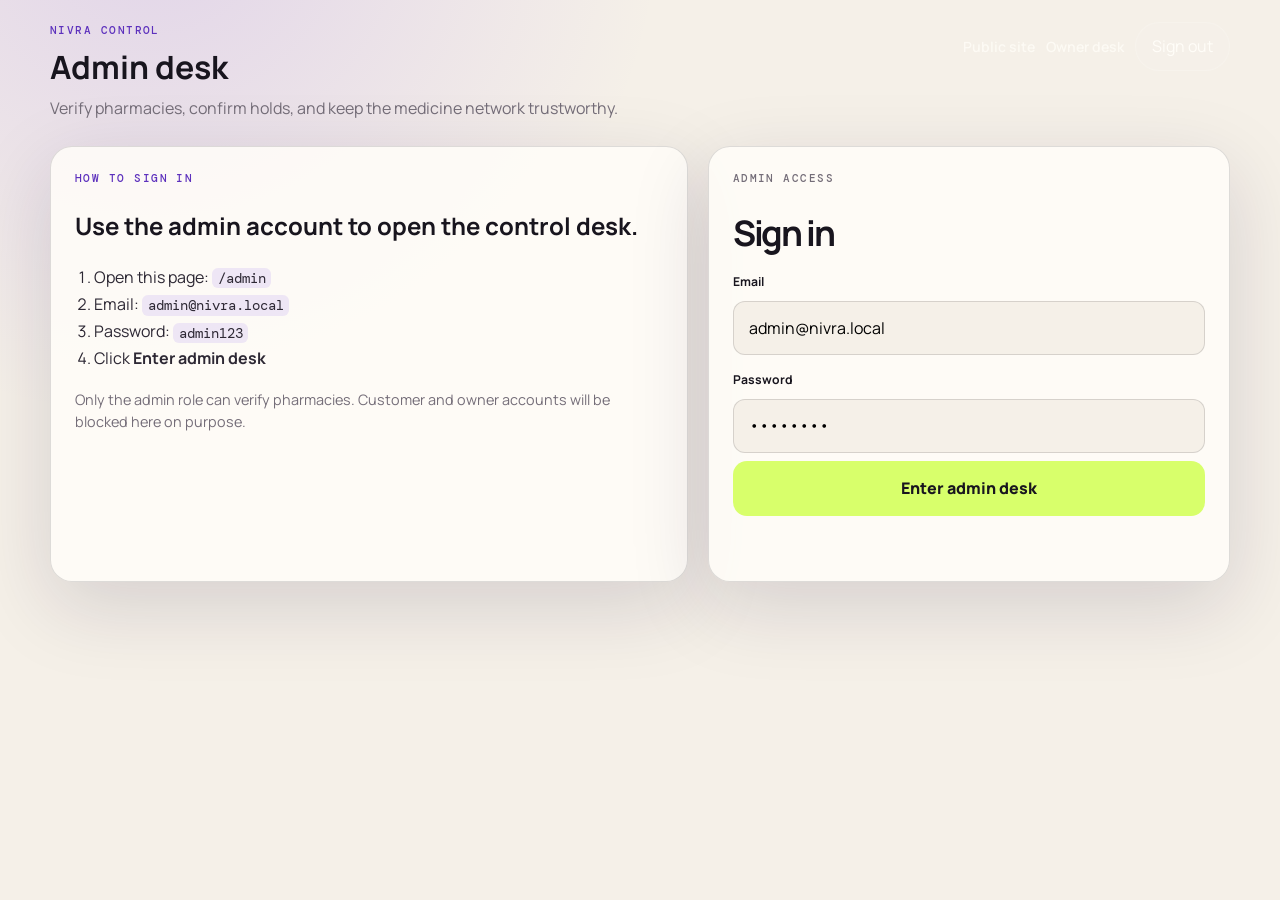
==== admin.html @ e7900cff "Ship Nivra with Rohtak catalog, lighter frontend, and deploy config. EOF  Co-authored-by: Cursor <cu" ====
<!doctype html>
<html lang="en">
<head>
    <meta charset="UTF-8">
    <meta name="viewport" content="width=device-width, initial-scale=1.0">
    <title>Nivra Admin Desk</title>
    <link rel="preconnect" href="https://fonts.googleapis.com">
    <link rel="preconnect" href="https://fonts.gstatic.com" crossorigin>
    <link href="https://fonts.googleapis.com/css2?family=DM+Mono:wght@400;500&family=Manrope:wght@400;500;600;700;800&family=Playfair+Display:ital,wght@0,600;1,600&display=swap" rel="stylesheet">
    <link rel="stylesheet" href="css/styles.css">
</head>
<body class="admin-page">
    <div class="admin-wrap">
        <div class="admin-top">
            <div>
                <p class="section-index">NIVRA CONTROL</p>
                <h1>Admin desk</h1>
                <p class="admin-subtitle" id="adminGreeting">Verify pharmacies, confirm holds, and keep the medicine network trustworthy.</p>
            </div>
            <div class="admin-top-actions">
                <a class="nav-owner" href="/">Public site</a>
                <a class="nav-owner" href="/owner">Owner desk</a>
                <button class="nav-urgent" type="button" id="adminRefresh" hidden>Refresh</button>
                <button class="nav-urgent" type="button" id="adminSignOut">Sign out</button>
            </div>
        </div>

        <section class="admin-login-card" id="adminLoginCard">
            <div class="admin-login-copy">
                <p class="section-index">HOW TO SIGN IN</p>
                <h2>Use the admin account to open the control desk.</h2>
                <ol class="admin-steps">
                    <li>Open this page: <code>/admin</code></li>
                    <li>Email: <code>admin@nivra.local</code></li>
                    <li>Password: <code>admin123</code></li>
                    <li>Click <strong>Enter admin desk</strong></li>
                </ol>
                <p class="admin-note">
                    Only the admin role can verify pharmacies. Customer and owner accounts will be blocked here on purpose.
                </p>
            </div>

            <form class="dialog-shell admin-login" id="adminLogin">
                <p class="section-index">ADMIN ACCESS</p>
                <h2>Sign in</h2>
                <label for="adminEmail">Email</label>
                <input id="adminEmail" type="email" value="admin@nivra.local" autocomplete="username" required>
                <label for="adminPassword">Password</label>
                <input id="adminPassword" type="password" value="admin123" autocomplete="current-password" required>
                <button class="search-submit" type="submit">Enter admin desk</button>
                <p class="dialog-message" id="adminLoginMessage" role="status"></p>
            </form>
        </section>

        <div id="adminApp" hidden>
            <div class="admin-grid" id="adminStats"></div>

            <div class="admin-tabs" role="tablist">
                <button class="filter active" type="button" data-admin-tab="pharmacies">Pharmacies</button>
                <button class="filter" type="button" data-admin-tab="reservations">Reservations</button>
                <button class="filter" type="button" data-admin-tab="urgent">Urgent</button>
                <button class="filter" type="button" data-admin-tab="lowstock">Low stock</button>
                <button class="filter" type="button" data-admin-tab="activity">Activity</button>
                <button class="filter" type="button" data-admin-tab="users">Users</button>
                <button class="filter" type="button" data-admin-tab="feedback">Feedback</button>
            </div>

            <div class="admin-panels">
                <section class="admin-panel" data-panel="pharmacies">
                    <div class="admin-panel-head">
                        <div>
                            <small>Trust layer</small>
                            <h2>Pharmacy verification</h2>
                        </div>
                        <button class="filter" type="button" id="expireHolds">Expire stale holds</button>
                    </div>
                    <div id="adminPharmacies"></div>
                </section>

                <section class="admin-panel" data-panel="reservations" hidden>
                    <div class="admin-panel-head">
                        <div>
                            <small>Customer holds</small>
                            <h2>Reservations</h2>
                        </div>
                    </div>
                    <div id="adminReservations"></div>
                </section>

                <section class="admin-panel" data-panel="urgent" hidden>
                    <div class="admin-panel-head">
                        <div>
                            <small>Network broadcasts</small>
                            <h2>Urgent requests</h2>
                        </div>
                    </div>
                    <div id="adminUrgent"></div>
                </section>

                <section class="admin-panel" data-panel="lowstock" hidden>
                    <div class="admin-panel-head">
                        <div>
                            <small>Scarcity watch</small>
                            <h2>Low stock alerts</h2>
                        </div>
                    </div>
                    <div id="adminLowStock"></div>
                </section>

                <section class="admin-panel" data-panel="activity" hidden>
                    <div class="admin-panel-head">
                        <div>
                            <small>Audit trail</small>
                            <h2>Live activity</h2>
                        </div>
                    </div>
                    <div id="adminActivity"></div>
                </section>

                <section class="admin-panel" data-panel="users" hidden>
                    <div class="admin-panel-head">
                        <div>
                            <small>Accounts</small>
                            <h2>Users</h2>
                        </div>
                    </div>
                    <div id="adminUsers"></div>
                </section>

                <section class="admin-panel" data-panel="feedback" hidden>
                    <div class="admin-panel-head">
                        <div>
                            <small>Public notes</small>
                            <h2>Feedback</h2>
                        </div>
                    </div>
                    <div id="adminFeedback"></div>
                </section>
            </div>

            <aside class="admin-detail" id="adminDetail" hidden>
                <div class="admin-panel-head">
                    <div>
                        <small>Pharmacy detail</small>
                        <h2 id="detailTitle">Inventory</h2>
                    </div>
                    <button class="filter" type="button" id="closeDetail">Close</button>
                </div>
                <div id="detailBody"></div>
            </aside>
        </div>
    </div>

    <script src="js/admin.js"></script>
</body>
</html>
---- css/styles.css ----
:root {
    --ink: #18151e;
    --ink-soft: #2d2834;
    --paper: #f5f0e8;
    --paper-deep: #e8e0d3;
    --muted: #746d78;
    --purple: #8655ee;
    --purple-deep: #5d31bd;
    --lavender: #c7b0ff;
    --acid: #d8ff6b;
    --mint: #69e3bb;
    --coral: #ff7e6b;
    --white: #fffdf8;
    --line: rgba(24, 21, 30, 0.14);
    --dark-line: rgba(255, 255, 255, 0.14);
    --radius-sm: 12px;
    --radius-md: 22px;
    --radius-lg: 36px;
    --shadow: 0 24px 80px rgba(34, 21, 61, 0.15);
    --ease: cubic-bezier(0.22, 1, 0.36, 1);
}

*,
*::before,
*::after {
    box-sizing: border-box;
}

[hidden] {
    display: none !important;
}

html {
    scroll-behavior: smooth;
}

body {
    margin: 0;
    min-width: 320px;
    color: var(--ink);
    background: var(--paper);
    font-family: "Manrope", system-ui, sans-serif;
    line-height: 1.55;
    overflow-x: hidden;
}

body.dialog-open {
    overflow: hidden;
}

body.loading {
    overflow: hidden;
}

.page-loader {
    position: fixed;
    inset: 0;
    z-index: 300;
    display: grid;
    place-items: center;
    align-content: center;
    gap: 1.2rem;
    color: var(--white);
    background:
        radial-gradient(circle at 50% 46%, rgba(134, 85, 238, 0.28), transparent 28%),
        var(--ink);
}

.loader-mark {
    position: relative;
    width: 112px;
    height: 56px;
    animation: loaderFloat 1.8s ease-in-out infinite;
}

.loader-capsule {
    position: absolute;
    top: 0;
    width: 56px;
    height: 56px;
    border: 1px solid rgba(255, 255, 255, 0.25);
    box-shadow: inset 0 8px 18px rgba(255, 255, 255, 0.18);
}

.loader-capsule-left {
    left: 0;
    border-radius: 999px 0 0 999px;
    background: var(--purple);
}

.loader-capsule-right {
    right: 0;
    border-radius: 0 999px 999px 0;
    background: var(--acid);
}

.loader-mark::after {
    content: "";
    position: absolute;
    z-index: 2;
    left: 50%;
    top: 4px;
    bottom: 4px;
    width: 2px;
    background: rgba(255, 255, 255, 0.65);
    transform: translateX(-50%);
}

@keyframes loaderFloat {
    0%, 100% { transform: rotate(-12deg) translateY(0); }
    50% { transform: rotate(-6deg) translateY(-8px); }
}

.loader-copy {
    display: grid;
    justify-items: center;
    gap: 0.15rem;
}

.loader-copy span {
    font-size: 1.45rem;
    font-weight: 800;
    letter-spacing: -0.04em;
}

.loader-copy small {
    color: rgba(255, 253, 248, 0.52);
    font-family: "DM Mono", monospace;
    font-size: 0.63rem;
    letter-spacing: 0.14em;
    text-transform: uppercase;
}

.loader-track {
    width: min(280px, 72vw);
    height: 3px;
    overflow: hidden;
    border-radius: 999px;
    background: rgba(255, 255, 255, 0.12);
}

.loader-track span {
    display: block;
    width: 0;
    height: 100%;
    border-radius: inherit;
    background: linear-gradient(90deg, var(--purple), var(--lavender), var(--acid));
}

.loader-percent {
    color: rgba(255, 253, 248, 0.7);
    font-family: "DM Mono", monospace;
    font-size: 0.68rem;
    font-weight: 500;
}

.scroll-progress {
    position: fixed;
    z-index: 140;
    top: 0;
    left: 0;
    right: 0;
    height: 3px;
    pointer-events: none;
}

.scroll-progress span {
    display: block;
    width: 100%;
    height: 100%;
    background: linear-gradient(90deg, var(--purple), var(--lavender), var(--acid));
    box-shadow: 0 0 14px rgba(216, 255, 107, 0.55);
    transform: scaleX(0);
    transform-origin: left;
}

button,
input,
select,
textarea {
    font: inherit;
}

button,
a {
    -webkit-tap-highlight-color: transparent;
}

button {
    color: inherit;
}

a {
    color: inherit;
    text-decoration: none;
}

svg {
    display: block;
}

.shell {
    width: min(1240px, calc(100% - 2.5rem));
    margin-inline: auto;
}

.noise {
    position: fixed;
    inset: 0;
    z-index: 100;
    opacity: 0.035;
    pointer-events: none;
    background-image: url("data:image/svg+xml,%3Csvg viewBox='0 0 180 180' xmlns='http://www.w3.org/2000/svg'%3E%3Cfilter id='n'%3E%3CfeTurbulence type='fractalNoise' baseFrequency='.82' numOctaves='3' stitchTiles='stitch'/%3E%3C/filter%3E%3Crect width='100%25' height='100%25' filter='url(%23n)' opacity='.8'/%3E%3C/svg%3E");
}

.cursor-dot {
    position: fixed;
    z-index: 110;
    width: 18px;
    height: 18px;
    border: 1px solid rgba(255, 255, 255, 0.75);
    border-radius: 50%;
    pointer-events: none;
    mix-blend-mode: difference;
    transform: translate(-50%, -50%);
    transition: width 0.25s var(--ease), height 0.25s var(--ease), background 0.25s var(--ease);
}

.cursor-aura {
    position: fixed;
    z-index: 109;
    width: 120px;
    height: 120px;
    border-radius: 50%;
    background: radial-gradient(circle, rgba(199, 176, 255, 0.13), rgba(134, 85, 238, 0.03) 52%, transparent 72%);
    pointer-events: none;
    transform: translate(-50%, -50%);
    filter: blur(2px);
}

.cursor-dot.active {
    width: 44px;
    height: 44px;
    background: rgba(255, 255, 255, 0.18);
}

@keyframes loaderOut {
    to {
        opacity: 0;
        visibility: hidden;
        transform: translateY(-100%);
    }
}

.site-header {
    position: fixed;
    z-index: 90;
    top: 0;
    left: 0;
    right: 0;
    color: var(--white);
    transition: background 0.35s var(--ease), border-color 0.35s var(--ease);
}

.site-header.scrolled {
    background: rgba(24, 21, 30, 0.82);
    border-bottom: 1px solid var(--dark-line);
    backdrop-filter: blur(18px);
}

.nav {
    min-height: 84px;
    display: flex;
    align-items: center;
    justify-content: space-between;
    gap: 2rem;
}

.brand {
    display: inline-flex;
    align-items: center;
    gap: 0.75rem;
    font-size: 1.12rem;
    font-weight: 800;
    letter-spacing: -0.03em;
}

.brand-glyph {
    position: relative;
    display: grid;
    place-items: center;
    width: 34px;
    height: 34px;
    border-radius: 50%;
    background: var(--acid);
    transform: rotate(-16deg);
}

.brand-glyph span {
    position: absolute;
    width: 18px;
    height: 7px;
    border: 2px solid var(--ink);
    border-radius: 999px;
}

.brand-glyph span:first-child {
    transform: translateY(-4px) rotate(18deg);
}

.brand-glyph span:last-child {
    transform: translateY(4px) rotate(-18deg);
}

.nav-menu {
    display: flex;
    align-items: center;
    gap: 1.75rem;
}

.nav-menu > a {
    color: rgba(255, 253, 248, 0.74);
    font-size: 0.88rem;
    font-weight: 600;
    transition: color 0.25s var(--ease);
}

.nav-menu > a:hover {
    color: var(--white);
}

.nav-urgent {
    display: inline-flex;
    align-items: center;
    gap: 0.55rem;
    padding: 0.68rem 1rem;
    color: var(--white);
    border: 1px solid var(--dark-line);
    border-radius: 999px;
    background: rgba(255, 255, 255, 0.06);
    cursor: pointer;
    transition: background 0.25s var(--ease), transform 0.25s var(--ease);
}

.nav-owner {
    padding: 0;
    color: rgba(255, 253, 248, 0.74);
    border: 0;
    background: transparent;
    font-size: 0.88rem;
    font-weight: 600;
    cursor: pointer;
    transition: color 0.25s var(--ease);
}

.nav-owner:hover {
    color: var(--acid);
}

.nav-urgent:hover {
    transform: translateY(-2px);
    background: rgba(255, 255, 255, 0.12);
}

.status-dot {
    display: inline-block;
    width: 8px;
    height: 8px;
    border-radius: 50%;
    background: var(--acid);
    box-shadow: 0 0 0 0 rgba(216, 255, 107, 0.7);
    animation: statusPulse 2s infinite;
}

@keyframes statusPulse {
    0% { box-shadow: 0 0 0 0 rgba(216, 255, 107, 0.65); }
    70% { box-shadow: 0 0 0 8px rgba(216, 255, 107, 0); }
    100% { box-shadow: 0 0 0 0 rgba(216, 255, 107, 0); }
}

.menu-toggle {
    display: none;
    width: 44px;
    height: 44px;
    border: 1px solid var(--dark-line);
    border-radius: 50%;
    background: transparent;
    cursor: pointer;
}

.menu-toggle span {
    display: block;
    width: 17px;
    height: 1px;
    margin: 5px auto;
    background: currentColor;
    transition: transform 0.3s var(--ease);
}

.hero {
    position: relative;
    min-height: 100svh;
    color: var(--white);
    background:
        radial-gradient(circle at 78% 42%, rgba(137, 84, 239, 0.38), transparent 26%),
        radial-gradient(circle at 15% 5%, rgba(96, 50, 177, 0.26), transparent 32%),
        #18151e;
    overflow: hidden;
}

#medicineScene {
    position: absolute;
    inset: 0;
    width: 100%;
    height: 100%;
    z-index: 1;
}

.hero-glow {
    position: absolute;
    z-index: 0;
    width: 520px;
    height: 520px;
    right: -90px;
    top: 80px;
    border-radius: 50%;
    background: rgba(134, 85, 238, 0.24);
    filter: blur(90px);
}

.hero-grid {
    position: relative;
    z-index: 2;
    min-height: calc(100svh - 62px);
    display: grid;
    grid-template-columns: 1.12fr 0.88fr;
    align-items: center;
    gap: 3rem;
    padding-top: 118px;
    padding-bottom: 96px;
    pointer-events: none;
}

.hero-copy,
.hero-status {
    pointer-events: auto;
}

.eyebrow,
.section-index {
    margin: 0;
    color: var(--purple-deep);
    font-family: "DM Mono", monospace;
    font-size: 0.7rem;
    font-weight: 500;
    letter-spacing: 0.13em;
    text-transform: uppercase;
}

.eyebrow {
    display: flex;
    align-items: center;
    gap: 0.65rem;
    color: rgba(255, 253, 248, 0.7);
    margin-bottom: 1.3rem;
}

.hero h1,
.section-heading h2,
.statement-copy h2,
.urgent-copy h2,
.dialog-shell h2 {
    margin: 0;
    letter-spacing: -0.06em;
    line-height: 0.98;
}

.hero h1 {
    max-width: 11ch;
    font-size: clamp(3.2rem, 7.2vw, 6.4rem);
    font-weight: 700;
}

.hero h1 em,
.serif-accent {
    font-family: "Playfair Display", Georgia, serif;
    font-weight: 600;
    font-style: italic;
}

.hero h1 em {
    display: block;
    color: var(--lavender);
}

.hero-lede {
    max-width: 640px;
    margin: 1.5rem 0 2rem;
    color: rgba(255, 253, 248, 0.68);
    font-size: clamp(1rem, 1.6vw, 1.16rem);
}

.hero-search {
    display: grid;
    grid-template-columns: 1fr 0.9fr auto;
    gap: 0;
    max-width: 900px;
    padding: 8px;
    border: 1px solid var(--dark-line);
    border-radius: 20px;
    background: rgba(255, 255, 255, 0.08);
    backdrop-filter: blur(18px);
    box-shadow: 0 22px 70px rgba(0, 0, 0, 0.22);
}

.search-field {
    position: relative;
    display: grid;
    gap: 0.25rem;
    padding: 0.52rem 1rem;
}

.search-field + .search-field {
    border-left: 1px solid var(--dark-line);
}

.search-field label {
    color: rgba(255, 253, 248, 0.5);
    font-family: "DM Mono", monospace;
    font-size: 0.64rem;
    text-transform: uppercase;
    letter-spacing: 0.08em;
}

.search-field input {
    min-width: 0;
    width: 100%;
    padding: 0;
    color: var(--white);
    border: 0;
    outline: 0;
    background: transparent;
    font-size: 0.92rem;
}

.search-field input::placeholder {
    color: rgba(255, 253, 248, 0.46);
}

.medicine-field input {
    padding-right: 34px;
}

.voice-button {
    position: absolute;
    right: 0.75rem;
    bottom: 0.66rem;
    display: grid;
    place-items: center;
    width: 32px;
    height: 32px;
    padding: 0;
    color: var(--lavender);
    border: 1px solid transparent;
    border-radius: 50%;
    background: transparent;
    cursor: pointer;
    transition: color 0.25s var(--ease), background 0.25s var(--ease), border-color 0.25s var(--ease);
}

.voice-button:hover {
    color: var(--acid);
    border-color: var(--dark-line);
    background: rgba(255, 255, 255, 0.06);
}

.voice-button svg {
    width: 17px;
    fill: none;
    stroke: currentColor;
    stroke-width: 1.7;
}

.voice-wave {
    position: absolute;
    inset: -5px;
    display: none;
    align-items: center;
    justify-content: center;
    gap: 2px;
    border-radius: 50%;
    background: var(--acid);
}

.voice-wave i {
    width: 2px;
    height: 5px;
    border-radius: 999px;
    background: var(--ink);
    animation: voiceBars 0.6s ease-in-out infinite alternate;
}

.voice-wave i:nth-child(2) {
    height: 12px;
    animation-delay: -0.2s;
}

.voice-wave i:nth-child(3) {
    height: 8px;
    animation-delay: -0.4s;
}

.voice-button.listening .voice-wave {
    display: flex;
}

@keyframes voiceBars {
    to { transform: scaleY(1.7); }
}

.location-field input {
    padding-right: 28px;
}

.locate-button {
    position: absolute;
    right: 0.8rem;
    bottom: 0.8rem;
    display: grid;
    place-items: center;
    width: 28px;
    height: 28px;
    padding: 0;
    color: var(--lavender);
    border: 0;
    border-radius: 50%;
    background: transparent;
    cursor: pointer;
}

.locate-button svg {
    width: 18px;
    fill: none;
    stroke: currentColor;
    stroke-width: 1.7;
}

.search-submit {
    position: relative;
    isolation: isolate;
    overflow: hidden;
    display: inline-flex;
    align-items: center;
    justify-content: center;
    gap: 0.75rem;
    padding: 0.95rem 1.25rem;
    color: var(--ink);
    border: 0;
    border-radius: 14px;
    background: var(--acid);
    font-weight: 800;
    cursor: pointer;
    transition: transform 0.25s var(--ease), box-shadow 0.25s var(--ease);
}

.search-submit::before {
    content: "";
    position: absolute;
    z-index: -1;
    top: -120%;
    left: -35%;
    width: 38%;
    height: 340%;
    background: rgba(255, 255, 255, 0.48);
    transform: rotate(22deg) translateX(-220%);
    transition: transform 0.8s var(--ease);
}

.search-submit:hover::before {
    transform: rotate(22deg) translateX(560%);
}

.search-submit:hover {
    transform: translateY(-2px);
    box-shadow: 0 12px 30px rgba(216, 255, 107, 0.2);
}

.search-submit svg {
    width: 20px;
    fill: none;
    stroke: currentColor;
    stroke-width: 1.8;
}

.quick-search {
    display: flex;
    flex-wrap: wrap;
    align-items: center;
    gap: 0.65rem;
    margin-top: 1rem;
    color: rgba(255, 253, 248, 0.48);
    font-size: 0.76rem;
}

.quick-search button {
    padding: 0.35rem 0.7rem;
    color: rgba(255, 253, 248, 0.74);
    border: 1px solid var(--dark-line);
    border-radius: 999px;
    background: transparent;
    cursor: pointer;
    transition: color 0.25s var(--ease), border-color 0.25s var(--ease);
}

.quick-search button:hover {
    color: var(--acid);
    border-color: rgba(216, 255, 107, 0.5);
}

.hero-status {
    position: relative;
    width: min(420px, 100%);
    justify-self: end;
    align-self: end;
    margin-bottom: 1rem;
}

.status-card {
    position: relative;
    overflow: hidden;
    padding: 1.2rem;
    border: 1px solid var(--dark-line);
    border-radius: 24px;
    background: rgba(21, 17, 29, 0.64);
    backdrop-filter: blur(20px);
    box-shadow: 0 30px 80px rgba(0, 0, 0, 0.25);
}

.status-card::after,
.guide-card::after,
.pharmacy-card::after,
.rx-scanner::after,
.rx-output::after {
    content: "";
    position: absolute;
    inset: 0;
    border-radius: inherit;
    background: radial-gradient(
        360px circle at var(--spot-x, 50%) var(--spot-y, 50%),
        rgba(255, 255, 255, 0.12),
        transparent 45%
    );
    opacity: 0;
    pointer-events: none;
    transition: opacity 0.3s var(--ease);
}

.status-card:hover::after,
.guide-card:hover::after,
.pharmacy-card:hover::after,
.rx-scanner:hover::after,
.rx-output:hover::after {
    opacity: 1;
}

.status-card-head {
    display: flex;
    align-items: center;
    justify-content: space-between;
    gap: 1rem;
    color: rgba(255, 253, 248, 0.68);
    font-family: "DM Mono", monospace;
    font-size: 0.68rem;
    text-transform: uppercase;
}

.live-badge {
    display: inline-flex;
    align-items: center;
    gap: 0.45rem;
    padding: 0.28rem 0.55rem;
    color: var(--ink);
    border-radius: 999px;
    background: var(--acid);
}

.live-badge i {
    width: 5px;
    height: 5px;
    border-radius: 50%;
    background: var(--ink);
}

.pulse-map {
    position: relative;
    height: 210px;
    margin: 1rem 0;
    overflow: hidden;
    border-radius: 17px;
    background:
        linear-gradient(rgba(255, 255, 255, 0.035) 1px, transparent 1px),
        linear-gradient(90deg, rgba(255, 255, 255, 0.035) 1px, transparent 1px);
    background-size: 28px 28px;
}

.pulse-map::before,
.pulse-map::after {
    content: "";
    position: absolute;
    border: 1px solid rgba(199, 176, 255, 0.28);
    border-radius: 50%;
}

.pulse-map::before {
    width: 130px;
    height: 130px;
    left: calc(50% - 65px);
    top: calc(50% - 65px);
}

.pulse-map::after {
    width: 86px;
    height: 86px;
    left: calc(50% - 43px);
    top: calc(50% - 43px);
}

.map-line {
    position: absolute;
    height: 1px;
    background: linear-gradient(90deg, transparent, var(--lavender), transparent);
    transform-origin: left;
}

.map-line-one {
    width: 150px;
    left: 49%;
    top: 49%;
    transform: rotate(-30deg);
}

.map-line-two {
    width: 130px;
    left: 20%;
    top: 62%;
    transform: rotate(-18deg);
}

.map-line-three {
    width: 160px;
    left: 48%;
    top: 50%;
    transform: rotate(148deg);
}

.map-node {
    position: absolute;
    width: 10px;
    height: 10px;
    border: 2px solid rgba(255, 253, 248, 0.75);
    border-radius: 50%;
    background: var(--purple);
    box-shadow: 0 0 18px rgba(134, 85, 238, 0.8);
}

.node-one { left: 24%; top: 58%; }
.node-two { right: 18%; top: 25%; }
.node-three { right: 22%; bottom: 20%; }
.node-four { left: 31%; top: 20%; }

.pulse-core {
    position: absolute;
    left: 50%;
    top: 50%;
    width: 20px;
    height: 20px;
    border: 5px solid var(--acid);
    border-radius: 50%;
    background: var(--ink);
    transform: translate(-50%, -50%);
    box-shadow: 0 0 0 0 rgba(216, 255, 107, 0.5);
    animation: mapPulse 2.4s infinite;
}

@keyframes mapPulse {
    0% { box-shadow: 0 0 0 0 rgba(216, 255, 107, 0.55); }
    70% { box-shadow: 0 0 0 34px rgba(216, 255, 107, 0); }
    100% { box-shadow: 0 0 0 0 rgba(216, 255, 107, 0); }
}

.network-metrics {
    display: grid;
    grid-template-columns: 1fr 1fr;
    gap: 0.75rem;
}

.network-metrics div {
    padding-top: 0.85rem;
    border-top: 1px solid var(--dark-line);
}

.network-metrics strong {
    display: block;
    font-size: 1.4rem;
}

.network-metrics span {
    color: rgba(255, 253, 248, 0.5);
    font-size: 0.7rem;
}

.floating-chip {
    position: absolute;
    display: flex;
    align-items: center;
    gap: 0.65rem;
    min-width: 170px;
    padding: 0.72rem 0.85rem;
    border: 1px solid var(--dark-line);
    border-radius: 14px;
    background: rgba(30, 25, 38, 0.8);
    backdrop-filter: blur(14px);
    box-shadow: 0 18px 45px rgba(0, 0, 0, 0.24);
    font-size: 0.72rem;
    animation: chipFloat 5s ease-in-out infinite;
}

.floating-chip small {
    display: block;
    color: rgba(255, 253, 248, 0.45);
}

.chip-icon {
    display: grid;
    place-items: center;
    width: 30px;
    height: 30px;
    color: var(--ink);
    border-radius: 50%;
    background: var(--acid);
    font-weight: 800;
}

.chip-verified {
    left: -60px;
    top: 75px;
}

.chip-distance {
    right: -35px;
    bottom: 76px;
    animation-delay: -2.4s;
}

@keyframes chipFloat {
    0%, 100% { transform: translateY(0); }
    50% { transform: translateY(-9px); }
}

.hero-marquee {
    position: absolute;
    z-index: 3;
    left: 0;
    right: 0;
    bottom: 0;
    padding: 0.95rem 0;
    color: var(--ink);
    background: var(--acid);
    overflow: hidden;
    transform: rotate(-1deg) scale(1.02);
    transform-origin: center;
}

.marquee-track {
    display: flex;
    align-items: center;
    width: max-content;
    gap: 1.3rem;
    font-family: "DM Mono", monospace;
    font-size: 0.72rem;
    font-weight: 500;
    letter-spacing: 0.09em;
    text-transform: uppercase;
    animation: marquee 24s linear infinite;
}

.marquee-track i {
    width: 7px;
    height: 7px;
    border-radius: 50%;
    background: var(--purple);
}

@keyframes marquee {
    to { transform: translateX(-50%); }
}

.section-pad {
    padding: 7rem 0;
}

.statement-grid {
    display: grid;
    grid-template-columns: 0.28fr 1fr;
    gap: 2rem;
    align-items: start;
}

.statement-copy h2 {
    max-width: 1050px;
    font-size: clamp(2.7rem, 6.5vw, 6.2rem);
}

.statement-copy > p {
    max-width: 780px;
    margin: 2rem 0 3rem;
    color: var(--muted);
    font-size: 1.08rem;
}

.statement-numbers {
    display: grid;
    grid-template-columns: repeat(3, minmax(0, 1fr));
    gap: 1rem;
}

.statement-numbers div {
    padding-top: 1rem;
    border-top: 1px solid var(--line);
}

.statement-numbers strong {
    display: block;
    margin-bottom: 0.3rem;
    font-size: 1.65rem;
}

.statement-numbers span {
    color: var(--muted);
    font-size: 0.78rem;
}

.rx-lens {
    color: var(--ink);
    background:
        radial-gradient(circle at 85% 15%, rgba(134, 85, 238, 0.15), transparent 32%),
        #e8dfd3;
}

.rx-lens .section-heading > p {
    color: var(--muted);
}

.rx-grid {
    display: grid;
    grid-template-columns: 1.1fr 0.9fr;
    gap: 1rem;
}

.rx-scanner,
.rx-output {
    position: relative;
    overflow: hidden;
    min-height: 520px;
    padding: 1rem;
    border: 1px solid var(--line);
    border-radius: 28px;
}

.rx-scanner {
    display: grid;
    grid-template-rows: 1fr auto;
    background: var(--white);
    box-shadow: 0 24px 70px rgba(47, 30, 68, 0.09);
}

.upload-zone {
    min-height: 390px;
    display: grid;
    place-items: center;
    align-content: center;
    gap: 0.55rem;
    color: var(--ink);
    border: 1px dashed rgba(93, 49, 189, 0.38);
    border-radius: 21px;
    background:
        linear-gradient(rgba(134, 85, 238, 0.035) 1px, transparent 1px),
        linear-gradient(90deg, rgba(134, 85, 238, 0.035) 1px, transparent 1px),
        #f3edff;
    background-size: 28px 28px;
    cursor: pointer;
    transition: border-color 0.3s var(--ease), transform 0.3s var(--ease), background-color 0.3s var(--ease);
}

.upload-zone:hover,
.upload-zone.dragging {
    border-color: var(--purple);
    transform: scale(0.992);
    background-color: #ebe1ff;
}

.upload-zone > span:last-child {
    color: var(--muted);
    font-size: 0.78rem;
}

.upload-icon {
    display: grid;
    place-items: center;
    width: 68px;
    height: 68px;
    margin-bottom: 0.6rem;
    color: var(--white);
    border-radius: 50%;
    background: var(--purple);
    box-shadow: 0 14px 34px rgba(93, 49, 189, 0.24);
    animation: uploadBreathe 2.8s ease-in-out infinite;
}

.upload-icon svg {
    width: 28px;
    fill: none;
    stroke: currentColor;
    stroke-width: 1.6;
}

@keyframes uploadBreathe {
    50% { transform: translateY(-7px); box-shadow: 0 22px 40px rgba(93, 49, 189, 0.3); }
}

.scan-viewport {
    position: relative;
    min-height: 390px;
    overflow: hidden;
    border-radius: 21px;
    background: #d9d2c7;
}

.scan-viewport img {
    width: 100%;
    height: 390px;
    object-fit: contain;
    filter: saturate(0.85) contrast(1.05);
}

.scan-beam {
    position: absolute;
    z-index: 2;
    left: 4%;
    right: 4%;
    top: 8%;
    height: 2px;
    background: var(--acid);
    box-shadow: 0 0 18px 4px rgba(216, 255, 107, 0.7);
    opacity: 0;
}

.scan-viewport.scanning .scan-beam {
    opacity: 1;
    animation: scanSweep 2s ease-in-out infinite;
}

@keyframes scanSweep {
    0%, 100% { top: 8%; }
    50% { top: 90%; }
}

.scan-corner {
    position: absolute;
    z-index: 3;
    width: 34px;
    height: 34px;
    border-color: var(--acid);
}

.corner-one { left: 16px; top: 16px; border-left: 2px solid; border-top: 2px solid; }
.corner-two { right: 16px; top: 16px; border-right: 2px solid; border-top: 2px solid; }
.corner-three { right: 16px; bottom: 16px; border-right: 2px solid; border-bottom: 2px solid; }
.corner-four { left: 16px; bottom: 16px; border-left: 2px solid; border-bottom: 2px solid; }

.scan-controls {
    display: flex;
    align-items: center;
    justify-content: space-between;
    gap: 1rem;
    padding: 0.9rem 0.3rem 0.1rem;
}

.scan-demo-button {
    display: inline-flex;
    align-items: center;
    gap: 0.45rem;
    padding: 0;
    color: var(--purple-deep);
    border: 0;
    background: transparent;
    font-weight: 700;
    cursor: pointer;
}

.scan-demo-button span {
    font-size: 1.2rem;
}

.private-note {
    display: inline-flex;
    align-items: center;
    gap: 0.38rem;
    color: var(--muted);
    font-size: 0.68rem;
}

.private-note svg {
    width: 15px;
    fill: none;
    stroke: currentColor;
    stroke-width: 1.7;
}

.rx-output {
    display: grid;
    align-content: start;
    color: var(--white);
    background:
        radial-gradient(circle at 80% 20%, rgba(134, 85, 238, 0.35), transparent 34%),
        var(--ink);
}

.rx-output-head {
    display: flex;
    align-items: center;
    justify-content: space-between;
    gap: 1rem;
    padding: 0.4rem 0.4rem 1rem;
}

.rx-output-head > div {
    display: grid;
}

.rx-output-head small,
.detected-label {
    color: rgba(255, 253, 248, 0.48);
    font-family: "DM Mono", monospace;
    font-size: 0.64rem;
    letter-spacing: 0.08em;
    text-transform: uppercase;
}

.rx-output-head strong {
    margin-top: 0.15rem;
    font-size: 1rem;
}

.scan-state {
    display: inline-flex;
    align-items: center;
    gap: 0.4rem;
    padding: 0.36rem 0.62rem;
    border: 1px solid var(--dark-line);
    border-radius: 999px;
    color: rgba(255, 253, 248, 0.62);
    font-size: 0.68rem;
}

.scan-state i {
    width: 6px;
    height: 6px;
    border-radius: 50%;
    background: var(--muted);
}

.scan-state.active i {
    background: var(--acid);
    animation: statusPulse 1.3s infinite;
}

.scan-progress {
    height: 3px;
    overflow: hidden;
    border-radius: 999px;
    background: rgba(255, 255, 255, 0.09);
}

.scan-progress span {
    display: block;
    width: 0;
    height: 100%;
    border-radius: inherit;
    background: linear-gradient(90deg, var(--purple), var(--lavender), var(--acid));
    transition: width 0.35s var(--ease);
}

.rx-empty {
    min-height: 400px;
    display: grid;
    place-items: center;
    align-content: center;
    gap: 1rem;
    text-align: center;
}

.rx-empty p {
    max-width: 300px;
    color: rgba(255, 253, 248, 0.45);
    font-size: 0.82rem;
}

.rx-orbit {
    position: relative;
    display: grid;
    place-items: center;
    width: 150px;
    height: 150px;
    border: 1px solid rgba(199, 176, 255, 0.28);
    border-radius: 50%;
    animation: orbitSpin 14s linear infinite;
}

.rx-orbit::before {
    content: "";
    position: absolute;
    inset: 28px;
    border: 1px solid rgba(216, 255, 107, 0.25);
    border-radius: 50%;
}

.rx-orbit span {
    width: 48px;
    height: 22px;
    border-radius: 999px;
    background: linear-gradient(90deg, var(--purple) 50%, var(--acid) 50%);
    transform: rotate(-28deg);
}

.rx-orbit i {
    position: absolute;
    right: 12px;
    top: 54px;
    width: 13px;
    height: 13px;
    border-radius: 50%;
    background: var(--acid);
    box-shadow: 0 0 18px rgba(216, 255, 107, 0.65);
}

.detected-results {
    padding: 1.4rem 0.4rem 0.4rem;
}

.medicine-chips {
    display: grid;
    gap: 0.65rem;
    margin: 1rem 0 1.4rem;
}

.medicine-chip {
    position: relative;
    display: grid;
    grid-template-columns: auto 1fr auto;
    gap: 0.75rem;
    align-items: center;
    padding: 0.85rem;
    color: var(--white);
    border: 1px solid var(--dark-line);
    border-radius: 15px;
    background: rgba(255, 255, 255, 0.05);
    text-align: left;
    cursor: pointer;
    transition: border-color 0.25s var(--ease), transform 0.25s var(--ease);
}

.medicine-chip:hover {
    border-color: rgba(216, 255, 107, 0.52);
    transform: translateX(5px);
}

.medicine-chip-index {
    display: grid;
    place-items: center;
    width: 30px;
    height: 30px;
    color: var(--ink);
    border-radius: 50%;
    background: var(--acid);
    font-family: "DM Mono", monospace;
    font-size: 0.65rem;
}

.medicine-chip strong {
    display: block;
    font-size: 0.82rem;
}

.medicine-chip small {
    color: rgba(255, 253, 248, 0.48);
    font-size: 0.65rem;
}

.medicine-chip-arrow {
    color: var(--acid);
}

.confidence-panel {
    display: grid;
    grid-template-columns: 1fr 1fr;
    gap: 0.6rem;
}

.confidence-panel > div {
    padding: 0.75rem;
    border: 1px solid var(--dark-line);
    border-radius: 13px;
    background: rgba(255, 255, 255, 0.035);
}

.confidence-panel span {
    display: block;
    color: rgba(255, 253, 248, 0.46);
    font-size: 0.65rem;
}

.confidence-panel strong {
    font-size: 1.1rem;
}

.scan-caution {
    margin: 1rem 0 0;
    color: rgba(255, 253, 248, 0.46);
    font-size: 0.67rem;
}

.finder {
    background: var(--ink);
    color: var(--white);
}

.section-heading {
    display: flex;
    align-items: end;
    justify-content: space-between;
    gap: 2rem;
    margin-bottom: 2.3rem;
}

.section-heading h2 {
    margin-top: 0.7rem;
    font-size: clamp(2.5rem, 5vw, 4.5rem);
}

.section-heading > p {
    max-width: 430px;
    margin: 0;
    color: rgba(255, 253, 248, 0.54);
}

.finder .section-index,
.urgent .section-index {
    color: var(--lavender);
}

.finder-toolbar {
    display: flex;
    align-items: center;
    justify-content: space-between;
    gap: 1rem;
    margin-bottom: 1.4rem;
}

.finder-search {
    display: flex;
    align-items: center;
    gap: 0.7rem;
    min-width: 300px;
    padding: 0.82rem 1rem;
    border: 1px solid var(--dark-line);
    border-radius: 999px;
    background: rgba(255, 255, 255, 0.05);
}

.finder-search svg {
    width: 18px;
    fill: none;
    stroke: rgba(255, 253, 248, 0.55);
    stroke-width: 1.8;
}

.finder-search input {
    width: 100%;
    color: var(--white);
    border: 0;
    outline: 0;
    background: transparent;
}

.filter-group {
    display: flex;
    flex-wrap: wrap;
    gap: 0.5rem;
}

.filter {
    padding: 0.64rem 0.9rem;
    color: rgba(255, 253, 248, 0.6);
    border: 1px solid var(--dark-line);
    border-radius: 999px;
    background: transparent;
    cursor: pointer;
    transition: color 0.25s var(--ease), background 0.25s var(--ease);
}

.filter.active,
.filter:hover {
    color: var(--ink);
    background: var(--acid);
    border-color: var(--acid);
}

.results-layout {
    display: grid;
    grid-template-columns: 1.08fr 0.92fr;
    gap: 1.25rem;
    align-items: start;
}

.pharmacy-results {
    display: grid;
    gap: 0.8rem;
}

.pharmacy-card {
    position: relative;
    overflow: hidden;
    display: grid;
    grid-template-columns: auto 1fr auto;
    gap: 1rem;
    align-items: center;
    padding: 1rem;
    border: 1px solid var(--dark-line);
    border-radius: 18px;
    background: rgba(255, 255, 255, 0.045);
    transition: transform 0.3s var(--ease), border-color 0.3s var(--ease), background 0.3s var(--ease);
}

.pharmacy-card:hover,
.pharmacy-card.active {
    transform: translateX(6px);
    border-color: rgba(216, 255, 107, 0.5);
    background: rgba(255, 255, 255, 0.075);
}

.pharmacy-index {
    display: grid;
    place-items: center;
    width: 42px;
    height: 42px;
    color: var(--ink);
    border-radius: 50%;
    background: var(--lavender);
    font-family: "DM Mono", monospace;
    font-weight: 500;
}

.pharmacy-main h3 {
    margin: 0 0 0.2rem;
    font-size: 1rem;
}

.pharmacy-main > p {
    margin: 0 0 0.55rem;
    color: rgba(255, 253, 248, 0.5);
    font-size: 0.74rem;
}

.medicine-line {
    display: flex;
    flex-wrap: wrap;
    align-items: center;
    gap: 0.45rem;
}

.medicine-line strong {
    font-size: 0.82rem;
}

.stock-badge,
.cold-badge,
.match-badge {
    padding: 0.23rem 0.5rem;
    border-radius: 999px;
    font-size: 0.62rem;
    font-weight: 800;
    text-transform: uppercase;
    letter-spacing: 0.04em;
}

.stock-in {
    color: #183112;
    background: var(--acid);
}

.stock-low {
    color: #3d201b;
    background: #ffb69d;
}

.cold-badge {
    color: #0d3129;
    background: var(--mint);
}

.match-badge {
    color: var(--lavender);
    border: 1px solid rgba(199, 176, 255, 0.28);
    background: rgba(134, 85, 238, 0.12);
}

.pharmacy-side {
    display: grid;
    justify-items: end;
    gap: 0.55rem;
}

.distance {
    color: rgba(255, 253, 248, 0.58);
    font-family: "DM Mono", monospace;
    font-size: 0.7rem;
}

.reserve-button {
    padding: 0.62rem 0.9rem;
    color: var(--ink);
    border: 0;
    border-radius: 999px;
    background: var(--white);
    font-size: 0.72rem;
    font-weight: 800;
    cursor: pointer;
    transition: background 0.25s var(--ease), transform 0.25s var(--ease);
}

.reserve-button:hover {
    transform: translateY(-2px);
    background: var(--acid);
}

.no-results {
    padding: 2rem;
    color: rgba(255, 253, 248, 0.6);
    text-align: center;
    border: 1px dashed var(--dark-line);
    border-radius: 18px;
}

.result-map {
    position: sticky;
    top: 110px;
    padding: 1rem;
    border: 1px solid var(--dark-line);
    border-radius: 24px;
    background: #25202c;
}

.map-top,
.map-legend {
    display: flex;
    align-items: center;
    justify-content: space-between;
    gap: 1rem;
    color: rgba(255, 253, 248, 0.6);
    font-size: 0.72rem;
}

.map-top button {
    color: var(--lavender);
    border: 0;
    background: transparent;
    cursor: pointer;
}

.city-map {
    position: relative;
    height: 440px;
    margin: 0.8rem 0;
    overflow: hidden;
    border-radius: 18px;
    background:
        radial-gradient(circle at 44% 55%, rgba(134, 85, 238, 0.3), transparent 18%),
        #1b1820;
    z-index: 1;
}

.live-map {
    background: #1b1820;
}

.live-map .leaflet-container {
    width: 100%;
    height: 100%;
    border-radius: 18px;
    font-family: "Manrope", system-ui, sans-serif;
    background: #1b1820;
}

.map-top-actions {
    display: flex;
    gap: 0.75rem;
}

.map-hint {
    margin: 0.55rem 0 0;
    color: rgba(255, 253, 248, 0.45);
    font-size: 0.68rem;
}

.legend-pending {
    background: #c7b0ff;
}

.nivra-map-pin,
.nivra-user-pin {
    background: transparent;
    border: 0;
}

.leaflet-pin {
    display: grid;
    place-items: center;
    width: 42px;
    height: 42px;
    padding: 0;
    color: #18151e;
    border: 4px solid rgba(24, 21, 30, 0.92);
    border-radius: 50% 50% 50% 10%;
    background: #c7b0ff;
    transform: rotate(-45deg);
    box-shadow: 0 10px 24px rgba(0, 0, 0, 0.28);
    cursor: pointer;
}

.leaflet-pin span {
    transform: rotate(45deg);
    font-family: "DM Mono", monospace;
    font-size: 0.66rem;
    font-weight: 700;
}

.leaflet-pin.pending {
    background: #ffd27a;
}

.nivra-map-pin.is-active .leaflet-pin,
.leaflet-pin:hover {
    background: #d8ff6b;
}

.leaflet-user-dot {
    display: block;
    width: 16px;
    height: 16px;
    border: 4px solid #fffdf8;
    border-radius: 50%;
    background: #8655ee;
    box-shadow: 0 0 0 8px rgba(134, 85, 238, 0.22);
}

.leaflet-popup-content-wrapper {
    border-radius: 14px;
    box-shadow: 0 16px 40px rgba(24, 21, 30, 0.22);
}

.leaflet-popup-content {
    margin: 0.75rem 0.9rem;
    font-size: 0.82rem;
    line-height: 1.4;
}

.road {
    display: none;
}

.map-pin,
.user-pin {
    display: none;
}

.map-legend {
    justify-content: flex-start;
}

.map-legend span {
    display: inline-flex;
    align-items: center;
    gap: 0.4rem;
}

.map-legend i {
    width: 8px;
    height: 8px;
    border-radius: 50%;
}

.legend-user { background: var(--purple); }
.legend-stock { background: var(--acid); }

.how {
    background: var(--purple);
    color: var(--white);
}

.how .section-index {
    color: var(--acid);
}

.process-stage {
    display: grid;
    grid-template-columns: 0.85fr 1.15fr;
    gap: 4rem;
    align-items: center;
}

.process-visual {
    position: sticky;
    top: 130px;
    min-height: 500px;
    display: grid;
    place-items: center;
}

.orbit {
    position: absolute;
    border: 1px solid rgba(255, 255, 255, 0.22);
    border-radius: 50%;
    animation: orbitSpin 18s linear infinite;
}

.orbit-outer {
    width: 390px;
    height: 390px;
}

.orbit-inner {
    width: 260px;
    height: 260px;
    animation-direction: reverse;
    animation-duration: 12s;
}

.orbit-dot {
    position: absolute;
    width: 22px;
    height: 22px;
    border: 5px solid var(--purple);
    border-radius: 50%;
    background: var(--acid);
}

.dot-one { left: 18px; top: 95px; }
.dot-two { right: 22px; bottom: 75px; background: var(--mint); }
.dot-three { right: 10px; top: 95px; background: var(--coral); }

@keyframes orbitSpin {
    to { transform: rotate(360deg); }
}

.process-core {
    position: relative;
    z-index: 2;
    display: grid;
    place-items: center;
    width: 150px;
    height: 150px;
    border-radius: 50%;
    background: var(--ink);
    box-shadow: 0 0 0 22px rgba(255, 255, 255, 0.07), 0 30px 80px rgba(30, 10, 75, 0.36);
}

.process-core span {
    font-family: "Playfair Display", serif;
    font-size: 3.4rem;
    font-style: italic;
}

.process-caption {
    position: absolute;
    left: 50%;
    bottom: 15px;
    min-width: 190px;
    padding: 0.8rem 1rem;
    color: var(--ink);
    border-radius: 14px;
    background: var(--acid);
    transform: translateX(-50%);
    text-align: center;
}

.process-caption small {
    display: block;
    color: rgba(24, 21, 30, 0.55);
    font-family: "DM Mono", monospace;
    font-size: 0.6rem;
    text-transform: uppercase;
}

.process-list {
    display: grid;
}

.process-step {
    display: grid;
    grid-template-columns: auto 1fr;
    gap: 1.2rem;
    padding: 2.2rem 0;
    border-bottom: 1px solid rgba(255, 255, 255, 0.2);
    opacity: 0.48;
    transition: opacity 0.35s var(--ease), transform 0.35s var(--ease);
    cursor: default;
}

.process-step.active,
.process-step:hover {
    opacity: 1;
    transform: translateX(8px);
}

.process-step > span {
    font-family: "DM Mono", monospace;
    font-size: 0.72rem;
}

.process-step h3 {
    margin: 0 0 0.5rem;
    font-size: 1.4rem;
}

.process-step p {
    max-width: 560px;
    margin: 0;
    color: rgba(255, 253, 248, 0.67);
}

.safety {
    background: var(--paper);
}

.safety .section-heading > p {
    color: var(--muted);
}

.guide-grid {
    display: grid;
    grid-template-columns: 1.15fr 0.85fr;
    gap: 1rem;
}

.guide-card {
    position: relative;
    min-height: 320px;
    padding: 1.5rem;
    overflow: hidden;
    border: 1px solid var(--line);
    border-radius: 28px;
    background: var(--white);
    box-shadow: 0 18px 50px rgba(42, 29, 60, 0.06);
}

.guide-card {
    transform-style: preserve-3d;
    transition: transform 0.5s var(--ease), box-shadow 0.5s var(--ease);
}

.guide-card:hover {
    box-shadow: 0 32px 80px rgba(42, 29, 60, 0.14);
}

.guide-card > * {
    position: relative;
    z-index: 1;
}

.guide-feature {
    grid-row: span 2;
    color: var(--white);
    background:
        radial-gradient(circle at 90% 10%, rgba(216, 255, 107, 0.32), transparent 35%),
        var(--ink);
}

.guide-label {
    color: var(--purple);
    font-family: "DM Mono", monospace;
    font-size: 0.64rem;
    text-transform: uppercase;
    letter-spacing: 0.1em;
}

.guide-feature .guide-label {
    color: var(--acid);
}

.guide-card h3 {
    max-width: 15ch;
    margin: 0.7rem 0;
    font-size: 1.8rem;
    line-height: 1.06;
    letter-spacing: -0.04em;
}

.guide-card p {
    max-width: 520px;
    color: var(--muted);
}

.guide-feature p {
    color: rgba(255, 253, 248, 0.62);
}

.salt-compare {
    display: grid;
    grid-template-columns: 1fr auto 1fr;
    gap: 1rem;
    align-items: center;
    margin-top: 2rem;
}

.salt-compare > div {
    display: grid;
    gap: 0.28rem;
    padding: 1rem;
    border: 1px solid var(--dark-line);
    border-radius: 16px;
    background: rgba(255, 255, 255, 0.04);
}

.salt-compare small,
.salt-compare span {
    color: rgba(255, 253, 248, 0.5);
    font-size: 0.66rem;
}

.compare-arrow {
    font-size: 1.4rem !important;
    color: var(--acid) !important;
}

.guide-icon {
    position: absolute;
    right: 1.5rem;
    top: 1.25rem;
    display: grid;
    place-items: center;
    width: 58px;
    height: 58px;
    color: var(--white);
    border-radius: 50%;
    background: var(--purple);
    font-family: "Playfair Display", serif;
    font-size: 1.2rem;
}

.temperature-icon {
    font-size: 2rem;
}

.temperature-bar {
    display: flex;
    align-items: center;
    gap: 0.8rem;
    margin-top: 1.5rem;
}

.temperature-bar > span {
    position: relative;
    flex: 1;
    height: 8px;
    overflow: hidden;
    border-radius: 999px;
    background: var(--paper-deep);
}

.temperature-bar > span::after {
    content: "";
    position: absolute;
    inset: 0 36% 0 18%;
    border-radius: inherit;
    background: linear-gradient(90deg, var(--mint), var(--purple));
}

.safety-pill {
    display: inline-flex;
    margin-top: 1rem;
    padding: 0.55rem 0.8rem;
    color: #57261c;
    border-radius: 999px;
    background: #ffd1c8;
    font-size: 0.72rem;
    font-weight: 700;
}

.urgent {
    background: var(--acid);
}

.urgent-card {
    display: grid;
    grid-template-columns: 1fr auto;
    gap: 2rem;
    align-items: center;
}

.urgent-copy h2 {
    max-width: 850px;
    margin: 0.8rem 0 1rem;
    font-size: clamp(3rem, 6.5vw, 6.2rem);
}

.urgent-copy p:last-child {
    max-width: 680px;
    color: rgba(24, 21, 30, 0.64);
}

.urgent-orb {
    position: relative;
    isolation: isolate;
    overflow: hidden;
    display: grid;
    place-items: center;
    align-content: center;
    gap: 1rem;
    width: 220px;
    aspect-ratio: 1;
    color: var(--white);
    border: 0;
    border-radius: 50%;
    background: var(--purple);
    box-shadow: 0 24px 70px rgba(93, 49, 189, 0.28);
    cursor: pointer;
    transition: transform 0.35s var(--ease);
}

.urgent-orb::before,
.urgent-orb::after {
    content: "";
    position: absolute;
    z-index: -1;
    border: 1px solid rgba(255, 255, 255, 0.28);
    border-radius: 50%;
    animation: urgentWave 3s ease-out infinite;
}

.urgent-orb::before {
    inset: 18px;
}

.urgent-orb::after {
    inset: 35px;
    animation-delay: -1.5s;
}

@keyframes urgentWave {
    0% { opacity: 0; transform: scale(0.6); }
    35% { opacity: 0.7; }
    100% { opacity: 0; transform: scale(1.8); }
}

.urgent-orb:hover {
    transform: rotate(-5deg) scale(1.04);
}

.urgent-orb span {
    font-family: "Playfair Display", serif;
    font-size: 1.35rem;
    font-style: italic;
    line-height: 1.05;
}

.urgent-orb svg {
    width: 32px;
    fill: none;
    stroke: currentColor;
    stroke-width: 1.5;
}

.trust {
    padding-top: 4rem;
    padding-bottom: 4rem;
    background: var(--white);
}

.trust-line {
    display: flex;
    flex-wrap: wrap;
    align-items: center;
    justify-content: space-between;
    gap: 1rem;
    margin-top: 1.4rem;
    font-size: clamp(1.05rem, 2vw, 1.35rem);
    font-weight: 700;
}

.trust-line i {
    width: 8px;
    height: 8px;
    border-radius: 50%;
    background: var(--purple);
}

.site-footer {
    padding: 4rem 0;
    color: var(--white);
    background: var(--ink);
}

.footer-grid {
    display: grid;
    grid-template-columns: 1.1fr 0.55fr 1fr;
    gap: 3rem;
}

.footer-brand {
    margin-bottom: 1rem;
}

.footer-grid > div:first-child p,
.footer-note p {
    max-width: 390px;
    color: rgba(255, 253, 248, 0.54);
    font-size: 0.82rem;
}

.footer-links {
    display: grid;
    align-content: start;
    gap: 0.65rem;
}

.footer-links a,
.footer-links button {
    width: fit-content;
    padding: 0;
    color: rgba(255, 253, 248, 0.72);
    border: 0;
    background: none;
    cursor: pointer;
}

.footer-note {
    display: grid;
    align-content: space-between;
}

.footer-note span {
    color: rgba(255, 253, 248, 0.45);
    font-family: "DM Mono", monospace;
    font-size: 0.66rem;
}

dialog {
    width: min(560px, calc(100% - 2rem));
    max-height: calc(100svh - 2rem);
    padding: 0;
    color: var(--ink);
    border: 0;
    border-radius: 26px;
    background: var(--white);
    box-shadow: 0 40px 120px rgba(23, 14, 38, 0.4);
}

.owner-dialog {
    width: min(1120px, calc(100% - 2rem));
}

.owner-shell {
    position: relative;
    padding: 2rem;
}

.owner-heading {
    padding-right: 3rem;
}

.owner-heading h2 {
    margin: 0.5rem 0;
    font-size: clamp(2.2rem, 5vw, 4.2rem);
}

.owner-heading > p:last-child {
    max-width: 680px;
    margin: 0;
    color: var(--muted);
}

.owner-progress {
    display: grid;
    grid-template-columns: repeat(3, 1fr);
    gap: 0.6rem;
    margin: 1.5rem 0;
}

.owner-progress span {
    display: flex;
    align-items: center;
    gap: 0.5rem;
    padding: 0.7rem;
    color: var(--muted);
    border-top: 1px solid var(--line);
    font-size: 0.72rem;
    font-weight: 700;
}

.owner-progress span.active {
    color: var(--purple-deep);
    border-color: var(--purple);
}

.owner-progress i {
    display: grid;
    place-items: center;
    width: 24px;
    height: 24px;
    border-radius: 50%;
    background: var(--paper-deep);
    font-style: normal;
    font-size: 0.64rem;
}

.owner-progress .active i {
    color: var(--white);
    background: var(--purple);
}

.owner-grid {
    display: grid;
    grid-template-columns: 0.9fr 1.1fr;
    gap: 1rem;
}

.owner-fields,
.inventory-studio {
    padding: 1.2rem;
    border: 1px solid var(--line);
    border-radius: 20px;
    background: #f8f4ed;
}

.inventory-studio {
    background: #eee6fb;
}

.owner-section-head {
    display: grid;
    grid-template-columns: auto 1fr;
    gap: 0.75rem;
    align-items: start;
    margin: 0.2rem 0 1rem;
}

.owner-section-head > span {
    display: grid;
    place-items: center;
    width: 30px;
    height: 30px;
    color: var(--white);
    border-radius: 50%;
    background: var(--purple);
    font-family: "DM Mono", monospace;
    font-size: 0.62rem;
}

.owner-section-head h3 {
    margin: 0;
    font-size: 1rem;
}

.owner-section-head p {
    margin: 0.18rem 0 0;
    color: var(--muted);
    font-size: 0.7rem;
}

.form-grid {
    display: grid;
    grid-template-columns: 1fr 1fr;
    gap: 0.7rem;
    margin-bottom: 1.4rem;
}

.owner-shell label,
.inventory-builder label {
    display: grid;
    gap: 0.35rem;
    color: var(--ink-soft);
    font-size: 0.7rem;
    font-weight: 700;
}

.owner-shell input,
.owner-shell select,
.owner-shell textarea {
    width: 100%;
    padding: 0.72rem 0.8rem;
    color: var(--ink);
    border: 1px solid var(--line);
    border-radius: 11px;
    outline: none;
    background: var(--white);
}

.owner-shell input:focus,
.owner-shell select:focus,
.owner-shell textarea:focus {
    border-color: var(--purple);
    box-shadow: 0 0 0 3px rgba(134, 85, 238, 0.1);
}

.location-capture {
    display: grid;
    grid-template-columns: 0.65fr 1.35fr;
    gap: 0.7rem;
    align-items: end;
    margin-top: 0.7rem;
}

.location-capture-button,
.add-product-button {
    display: inline-flex;
    align-items: center;
    justify-content: center;
    gap: 0.5rem;
    min-height: 42px;
    padding: 0.65rem 0.8rem;
    color: var(--white);
    border: 0;
    border-radius: 11px;
    background: var(--purple);
    font-weight: 700;
    cursor: pointer;
    transition: transform 0.25s var(--ease), background 0.25s var(--ease);
}

.location-capture-button:hover,
.add-product-button:hover {
    transform: translateY(-2px);
    background: var(--purple-deep);
}

.location-capture-button svg {
    width: 17px;
    fill: none;
    stroke: currentColor;
    stroke-width: 1.7;
}

.location-status {
    margin: 0.55rem 0 0;
    color: var(--muted);
    font-size: 0.65rem;
}

.location-status.captured {
    color: #397b66;
}

.inventory-builder {
    display: grid;
    gap: 0.65rem;
}

.inventory-row {
    display: grid;
    grid-template-columns: 1fr 1fr;
    gap: 0.65rem;
}

.inventory-checks {
    display: flex;
    flex-wrap: wrap;
    gap: 0.75rem;
}

.inventory-checks label {
    display: flex;
    align-items: center;
    gap: 0.4rem;
}

.inventory-checks input {
    width: auto;
}

.owner-product-list {
    display: grid;
    gap: 0.5rem;
    max-height: 190px;
    margin-top: 0.9rem;
    overflow-y: auto;
}

.owner-product-list > p {
    margin: 0;
    padding: 1rem;
    color: var(--muted);
    border: 1px dashed rgba(93, 49, 189, 0.3);
    border-radius: 12px;
    text-align: center;
    font-size: 0.7rem;
}

.owner-product {
    display: grid;
    grid-template-columns: 1fr auto;
    gap: 0.7rem;
    align-items: center;
    padding: 0.7rem;
    border: 1px solid rgba(93, 49, 189, 0.18);
    border-radius: 12px;
    background: rgba(255, 255, 255, 0.58);
}

.owner-product strong,
.owner-product small {
    display: block;
}

.owner-product strong {
    font-size: 0.76rem;
}

.owner-product small {
    color: var(--muted);
    font-size: 0.62rem;
}

.remove-product {
    width: 30px;
    height: 30px;
    color: #8f382a;
    border: 0;
    border-radius: 50%;
    background: #ffd5cd;
    cursor: pointer;
}

.owner-publish {
    display: grid;
    grid-template-columns: 1fr auto;
    gap: 1rem;
    align-items: center;
    margin-top: 1rem;
    padding-top: 1rem;
    border-top: 1px solid rgba(93, 49, 189, 0.2);
}

.owner-publish small {
    color: var(--purple-deep);
    font-family: "DM Mono", monospace;
    font-size: 0.6rem;
    text-transform: uppercase;
}

.owner-publish p {
    margin: 0.2rem 0 0;
    color: var(--muted);
    font-size: 0.64rem;
}

.pending-badge {
    padding: 0.23rem 0.5rem;
    color: #513683;
    border-radius: 999px;
    background: #e4d6ff;
    font-size: 0.62rem;
    font-weight: 800;
    text-transform: uppercase;
}

dialog::backdrop {
    background: rgba(24, 21, 30, 0.72);
    backdrop-filter: blur(10px);
}

.dialog-shell {
    position: relative;
    display: grid;
    gap: 0.55rem;
    padding: 2rem;
}

.dialog-shell h2 {
    margin: 0.45rem 0;
    font-size: 2.2rem;
}

.dialog-shell > p {
    margin: 0 0 0.8rem;
    color: var(--muted);
}

.dialog-shell label {
    margin-top: 0.45rem;
    font-size: 0.76rem;
    font-weight: 700;
}

.dialog-shell input,
.dialog-shell select {
    width: 100%;
    padding: 0.85rem 0.95rem;
    border: 1px solid var(--line);
    border-radius: 12px;
    outline: none;
    background: var(--paper);
}

.dialog-shell input:focus,
.dialog-shell select:focus {
    border-color: var(--purple);
    box-shadow: 0 0 0 4px rgba(134, 85, 238, 0.12);
}

.dialog-close {
    position: absolute;
    right: 1.2rem;
    top: 1.2rem;
    display: grid;
    place-items: center;
    width: 36px;
    height: 36px;
    padding: 0;
    border: 1px solid var(--line);
    border-radius: 50%;
    background: transparent;
    font-size: 1.3rem;
    cursor: pointer;
}

.reservation-summary {
    display: grid;
    gap: 0.3rem;
    padding: 0.9rem;
    border-radius: 14px;
    background: #ede4ff;
    font-size: 0.78rem;
}

.consent-row {
    display: grid !important;
    grid-template-columns: auto 1fr;
    align-items: start;
    gap: 0.6rem;
    color: var(--muted);
}

.consent-row input {
    width: auto;
    margin-top: 0.15rem;
}

.dialog-message {
    min-height: 1.3rem;
    color: var(--purple-deep) !important;
    font-weight: 700;
}

.toast {
    position: fixed;
    z-index: 120;
    left: 50%;
    bottom: 1.5rem;
    padding: 0.78rem 1rem;
    color: var(--white);
    border: 1px solid var(--dark-line);
    border-radius: 999px;
    background: rgba(24, 21, 30, 0.9);
    opacity: 0;
    pointer-events: none;
    transform: translate(-50%, 20px);
    transition: opacity 0.3s var(--ease), transform 0.3s var(--ease);
}

.toast.show {
    opacity: 1;
    transform: translate(-50%, 0);
}

.ripple {
    position: absolute;
    border-radius: 50%;
    background: rgba(255, 255, 255, 0.48);
    pointer-events: none;
    transform: translate(-50%, -50%) scale(0);
    animation: rippleBurst 0.7s ease-out forwards;
}

@keyframes rippleBurst {
    to {
        opacity: 0;
        transform: translate(-50%, -50%) scale(1);
    }
}

.reveal {
    opacity: 0;
    transform: translateY(34px);
}

@media (max-width: 1080px) {
    .hero-grid {
        grid-template-columns: 1fr;
        align-items: center;
    }

    .hero-status {
        display: none;
    }

    .hero-copy {
        max-width: 900px;
    }

    .hero h1 {
        max-width: 12ch;
    }

    .results-layout,
    .process-stage,
    .rx-grid {
        grid-template-columns: 1fr;
    }

    .result-map,
    .process-visual {
        position: relative;
        top: auto;
    }

    .process-visual {
        min-height: 430px;
    }
}

@media (max-width: 820px) {
    .shell {
        width: min(100% - 1.5rem, 1240px);
    }

    .site-header {
        background: rgba(24, 21, 30, 0.75);
        backdrop-filter: blur(14px);
    }

    .menu-toggle {
        display: block;
    }

    .nav-menu {
        position: absolute;
        top: 76px;
        left: 0.75rem;
        right: 0.75rem;
        display: grid;
        gap: 0;
        padding: 0.8rem;
        border: 1px solid var(--dark-line);
        border-radius: 18px;
        background: rgba(24, 21, 30, 0.96);
        opacity: 0;
        pointer-events: none;
        transform: translateY(-10px);
        transition: opacity 0.25s var(--ease), transform 0.25s var(--ease);
    }

    .nav-menu.open {
        opacity: 1;
        pointer-events: auto;
        transform: translateY(0);
    }

    .nav-menu > a,
    .nav-urgent {
        padding: 0.85rem;
    }

    .nav-urgent {
        margin-top: 0.4rem;
        justify-content: center;
    }

    .nav-owner,
    .nav-create,
    .nav-motion {
        padding: 0.85rem;
        text-align: left;
    }

    .nav-create {
        justify-self: start;
    }

    .menu-toggle.open span:first-child {
        transform: translateY(3px) rotate(45deg);
    }

    .menu-toggle.open span:last-child {
        transform: translateY(-3px) rotate(-45deg);
    }

    .hero-grid {
        padding-top: 130px;
    }

    .hero-search {
        grid-template-columns: 1fr;
        border-radius: 18px;
    }

    .search-field + .search-field {
        border-left: 0;
        border-top: 1px solid var(--dark-line);
    }

    .search-submit {
        min-height: 52px;
    }

    .statement-grid {
        grid-template-columns: 1fr;
    }

    .statement-numbers,
    .guide-grid,
    .urgent-card,
    .footer-grid,
    .owner-grid {
        grid-template-columns: 1fr;
    }

    .owner-dialog {
        max-height: calc(100svh - 1rem);
    }

    .owner-shell {
        padding: 1.25rem;
    }

    .guide-feature {
        grid-row: auto;
    }

    .urgent-orb {
        width: 180px;
        justify-self: center;
    }

    .finder-toolbar,
    .section-heading {
        align-items: flex-start;
        flex-direction: column;
    }

    .finder-search {
        width: 100%;
        min-width: 0;
    }
}

@media (max-width: 600px) {
    .cursor-dot,
    .cursor-aura {
        display: none;
    }

    .section-pad {
        padding: 5rem 0;
    }

    .hero h1 {
        font-size: clamp(3rem, 15vw, 4.6rem);
    }

    .quick-search > span {
        width: 100%;
    }

    .statement-numbers,
    .network-metrics,
    .confidence-panel {
        grid-template-columns: 1fr;
    }

    .scan-controls {
        align-items: flex-start;
        flex-direction: column;
    }

    .form-grid,
    .location-capture,
    .owner-publish {
        grid-template-columns: 1fr;
    }

    .owner-progress {
        gap: 0.2rem;
    }

    .owner-progress span {
        padding: 0.55rem 0.25rem;
        font-size: 0.62rem;
    }

    .pharmacy-card {
        grid-template-columns: auto 1fr;
    }

    .pharmacy-side {
        grid-column: 1 / -1;
        display: flex;
        align-items: center;
        justify-content: space-between;
        width: 100%;
    }

    .city-map {
        height: 340px;
    }

    .orbit-outer {
        width: 290px;
        height: 290px;
    }

    .orbit-inner {
        width: 200px;
        height: 200px;
    }

    .salt-compare {
        grid-template-columns: 1fr;
    }

    .compare-arrow {
        text-align: center;
    }

    .trust-line {
        align-items: flex-start;
        flex-direction: column;
    }

    .trust-line i {
        display: none;
    }

    .dialog-shell {
        padding: 1.5rem;
    }
}

@media (prefers-reduced-motion: reduce) {
    html:not(.force-motion) *,
    html:not(.force-motion) *::before,
    html:not(.force-motion) *::after {
        scroll-behavior: auto !important;
        animation-duration: 0.01ms !important;
        animation-iteration-count: 1 !important;
        transition-duration: 0.01ms !important;
    }

    html:not(.force-motion) .reveal,
    html:not(.force-motion) .hero-reveal {
        opacity: 1;
        transform: none;
    }
}

html.reduce-motion *,
html.reduce-motion *::before,
html.reduce-motion *::after {
    scroll-behavior: auto !important;
    animation-duration: 0.01ms !important;
    animation-iteration-count: 1 !important;
    transition-duration: 0.01ms !important;
}

html.reduce-motion .reveal,
html.reduce-motion .hero-reveal {
    opacity: 1 !important;
    transform: none !important;
}

.nav-create {
    padding: 0.55rem 0.9rem;
    color: var(--ink);
    border: 0;
    border-radius: 999px;
    background: var(--acid);
    font-size: 0.82rem;
    font-weight: 700;
    cursor: pointer;
    transition: transform 0.25s var(--ease), box-shadow 0.25s var(--ease);
}

.nav-create:hover {
    transform: translateY(-2px);
    box-shadow: 0 10px 28px rgba(216, 255, 107, 0.28);
}

.nav-motion {
    padding: 0.45rem 0.75rem;
    color: rgba(255, 253, 248, 0.82);
    border: 1px solid var(--dark-line);
    border-radius: 999px;
    background: rgba(255, 255, 255, 0.05);
    font-size: 0.74rem;
    font-weight: 700;
    cursor: pointer;
}

.nav-motion.is-off {
    color: rgba(255, 253, 248, 0.48);
}

.card-actions {
    display: flex;
    flex-wrap: wrap;
    gap: 0.4rem;
    justify-content: flex-end;
}

.ghost-button {
    display: inline-flex;
    align-items: center;
    justify-content: center;
    min-height: 38px;
    padding: 0.45rem 0.8rem;
    color: var(--white);
    border: 1px solid var(--dark-line);
    border-radius: 999px;
    background: transparent;
    text-decoration: none;
    font: inherit;
    font-size: 0.78rem;
    font-weight: 700;
    cursor: pointer;
}

.ghost-button:hover {
    border-color: rgba(255, 253, 248, 0.35);
    background: rgba(255, 255, 255, 0.06);
}

.feedback {
    background:
        linear-gradient(180deg, rgba(134, 85, 238, 0.08), transparent 40%),
        var(--paper);
}

.feedback-grid {
    display: grid;
    grid-template-columns: 0.9fr 1.1fr;
    gap: 2rem;
    align-items: start;
}

.feedback-form {
    display: grid;
    gap: 0.45rem;
    padding: 1.4rem;
    border: 1px solid var(--line);
    border-radius: var(--radius-md);
    background: rgba(255, 253, 248, 0.86);
    box-shadow: var(--shadow);
}

.feedback-form label {
    margin-top: 0.35rem;
    font-size: 0.76rem;
    font-weight: 700;
}

.feedback-form input,
.feedback-form textarea {
    width: 100%;
    padding: 0.85rem 0.95rem;
    border: 1px solid var(--line);
    border-radius: 12px;
    outline: none;
    background: var(--paper);
    font: inherit;
}

.feedback-form input:focus,
.feedback-form textarea:focus {
    border-color: var(--purple);
    box-shadow: 0 0 0 4px rgba(134, 85, 238, 0.12);
}

@media (max-width: 900px) {
    .feedback-grid {
        grid-template-columns: 1fr;
    }
}

.salt-chip {
    display: inline-block;
    margin-top: 0.55rem;
    padding: 0.25rem 0.55rem;
    border-radius: 999px;
    background: rgba(134, 85, 238, 0.12);
    color: #5b3aa8;
    font-size: 0.72rem;
    font-weight: 700;
}

.salt-alt-list {
    margin: 0.65rem 0 0;
    padding-left: 1.05rem;
    color: var(--muted);
    font-size: 0.82rem;
}

.salt-alt-list li {
    margin: 0.2rem 0;
}

.salt-alt-list strong {
    color: var(--ink);
}

.auth-mode {
    display: flex;
    gap: 0.5rem;
    margin: 0.35rem 0 0.6rem;
}

.auth-mode .filter {
    flex: 1;
}

.auth-register-fields {
    display: grid;
    gap: 0.45rem;
}

.auth-switch {
    margin: 0.35rem 0 0;
    color: var(--muted);
    font-size: 0.86rem;
}

.auth-switch button {
    padding: 0;
    color: var(--purple-deep);
    border: 0;
    background: transparent;
    font: inherit;
    font-weight: 700;
    cursor: pointer;
    text-decoration: underline;
    text-underline-offset: 3px;
}

.auth-hint {
    margin: 0.4rem 0 0;
    color: var(--muted);
    font-size: 0.72rem;
}

.hero-glow {
    animation: glowBreathe 6s ease-in-out infinite;
}

@keyframes glowBreathe {
    0%, 100% { opacity: 0.55; transform: scale(1); }
    50% { opacity: 0.9; transform: scale(1.08); }
}

.brand-glyph {
    animation: brandPulse 3.8s ease-in-out infinite;
}

@keyframes brandPulse {
    0%, 100% { transform: rotate(-16deg) scale(1); }
    50% { transform: rotate(-10deg) scale(1.08); }
}

.live-badge i {
    animation: statusPulse 1.6s infinite;
}

.pharmacy-card {
    transition: transform 0.35s var(--ease), border-color 0.35s var(--ease), box-shadow 0.35s var(--ease);
}

.pharmacy-card:hover,
.pharmacy-card.active {
    transform: translateY(-4px);
}

html.force-motion .marquee-track {
    animation-play-state: running;
}

.admin-page {
    min-height: 100vh;
    background:
        radial-gradient(circle at 12% -10%, rgba(134, 85, 238, 0.18), transparent 34%),
        var(--paper);
}

.admin-wrap {
    width: min(1180px, calc(100% - 2rem));
    margin: 0 auto;
    padding: 1.4rem 0 4rem;
}

.admin-top {
    display: flex;
    justify-content: space-between;
    gap: 1rem;
    align-items: flex-start;
    margin-bottom: 1.6rem;
}

.admin-top h1 {
    margin: 0.2rem 0;
}

.admin-subtitle {
    margin: 0;
    max-width: 42rem;
    color: var(--muted);
}

.admin-top-actions {
    display: flex;
    flex-wrap: wrap;
    gap: 0.7rem;
    align-items: center;
}

.admin-login-card {
    display: grid;
    grid-template-columns: 1.1fr 0.9fr;
    gap: 1.2rem;
    align-items: stretch;
    margin-bottom: 1.5rem;
}

.admin-login-copy,
.admin-login {
    padding: 1.4rem 1.5rem;
    border: 1px solid var(--line);
    border-radius: var(--radius-md);
    background: rgba(255, 253, 248, 0.86);
    box-shadow: var(--shadow);
}

.admin-login {
    max-width: none;
    margin: 0;
}

.admin-steps {
    margin: 1rem 0;
    padding-left: 1.2rem;
    color: var(--ink-soft);
    line-height: 1.7;
}

.admin-steps code,
.admin-note code {
    padding: 0.1rem 0.35rem;
    border-radius: 6px;
    background: rgba(134, 85, 238, 0.12);
    font-family: "DM Mono", monospace;
    font-size: 0.85em;
}

.admin-note {
    margin: 0;
    color: var(--muted);
    font-size: 0.9rem;
}

.admin-grid {
    display: grid;
    grid-template-columns: repeat(6, 1fr);
    gap: 0.9rem;
    margin-bottom: 1.2rem;
}

.admin-tabs {
    display: flex;
    flex-wrap: wrap;
    gap: 0.5rem;
    margin-bottom: 1rem;
}

.admin-stat,
.admin-panel,
.admin-detail {
    padding: 1.1rem 1.2rem;
    border: 1px solid var(--line);
    border-radius: var(--radius-md);
    background: rgba(255, 253, 248, 0.78);
    box-shadow: var(--shadow);
}

.admin-detail {
    margin-top: 1rem;
}

.admin-stat strong {
    display: block;
    font-size: 1.55rem;
}

.admin-stat span,
.admin-panel small {
    color: var(--muted);
}

.admin-panel-head {
    display: flex;
    justify-content: space-between;
    gap: 1rem;
    align-items: center;
    margin-bottom: 0.4rem;
}

.admin-panel-head h2 {
    margin: 0.2rem 0 0;
}

.admin-panels {
    display: grid;
    gap: 1rem;
}

.admin-row {
    display: grid;
    grid-template-columns: 1.4fr 0.9fr auto;
    gap: 0.8rem;
    align-items: center;
    padding: 0.85rem 0;
    border-top: 1px solid var(--line);
}

.admin-actions {
    display: flex;
    flex-wrap: wrap;
    gap: 0.45rem;
    justify-content: flex-end;
}

.admin-chip {
    display: inline-flex;
    padding: 0.2rem 0.55rem;
    border-radius: 999px;
    background: rgba(134, 85, 238, 0.12);
    font-size: 0.72rem;
    font-weight: 700;
    text-transform: uppercase;
    letter-spacing: 0.04em;
}

.admin-chip.status-verified,
.admin-chip.status-confirmed,
.admin-chip.status-resolved,
.admin-chip.status-admin {
    background: rgba(105, 227, 187, 0.2);
}

.admin-chip.status-pending,
.admin-chip.status-requested,
.admin-chip.status-broadcast,
.admin-chip.status-owner {
    background: rgba(255, 210, 122, 0.28);
}

.admin-chip.status-rejected,
.admin-chip.status-cancelled,
.admin-chip.status-expired {
    background: rgba(255, 126, 107, 0.18);
}

.activity-feed {
    display: grid;
    gap: 0.7rem;
    margin-top: 1rem;
}

.activity-item {
    display: grid;
    gap: 0.15rem;
    padding-bottom: 0.7rem;
    border-bottom: 1px solid var(--line);
}

.activity-item strong {
    font-size: 0.92rem;
}

.activity-item small {
    color: var(--muted);
}

@media (max-width: 1100px) {
    .admin-grid {
        grid-template-columns: repeat(3, 1fr);
    }
}

@media (max-width: 900px) {
    .admin-login-card,
    .admin-grid,
    .admin-row {
        grid-template-columns: 1fr;
    }

    .admin-top {
        flex-direction: column;
    }
}
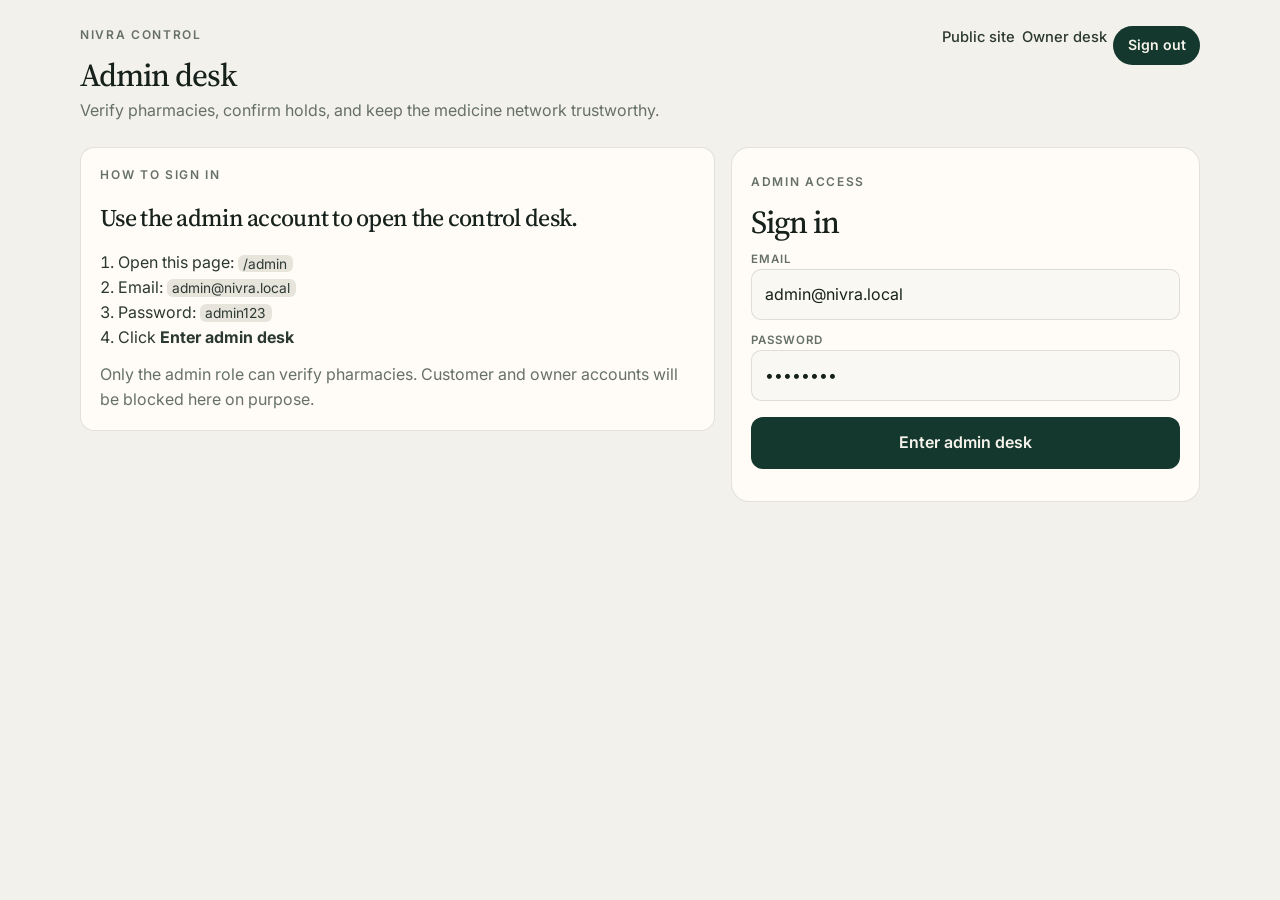
==== commit 1d89ca0d: "Restyle Nivra as a restrained clinic product instead of a generated landing page." ====
--- a/admin.html
+++ b/admin.html
@@ -6,7 +6,7 @@
     <title>Nivra Admin Desk</title>
     <link rel="preconnect" href="https://fonts.googleapis.com">
     <link rel="preconnect" href="https://fonts.gstatic.com" crossorigin>
-    <link href="https://fonts.googleapis.com/css2?family=DM+Mono:wght@400;500&family=Manrope:wght@400;500;600;700;800&family=Playfair+Display:ital,wght@0,600;1,600&display=swap" rel="stylesheet">
+    <link href="https://fonts.googleapis.com/css2?family=Inter:wght@400;500;600;700&family=Source+Serif+4:opsz,wght@8..60,500;8..60,600&display=swap" rel="stylesheet">
     <link rel="stylesheet" href="css/styles.css">
 </head>
 <body class="admin-page">
--- a/css/styles.css
+++ b/css/styles.css
@@ -1,23 +1,25 @@
 :root {
-    --ink: #18151e;
-    --ink-soft: #2d2834;
-    --paper: #f5f0e8;
-    --paper-deep: #e8e0d3;
-    --muted: #746d78;
-    --purple: #8655ee;
-    --purple-deep: #5d31bd;
-    --lavender: #c7b0ff;
-    --acid: #d8ff6b;
-    --mint: #69e3bb;
-    --coral: #ff7e6b;
-    --white: #fffdf8;
-    --line: rgba(24, 21, 30, 0.14);
-    --dark-line: rgba(255, 255, 255, 0.14);
-    --radius-sm: 12px;
-    --radius-md: 22px;
-    --radius-lg: 36px;
-    --shadow: 0 24px 80px rgba(34, 21, 61, 0.15);
+    --ink: #17211c;
+    --ink-soft: #2c3832;
+    --paper: #f3f1eb;
+    --paper-deep: #e7e4db;
+    --surface: #fffcf7;
+    --muted: #667069;
+    --accent: #14382d;
+    --accent-deep: #0d2820;
+    --accent-soft: #e7f0eb;
+    --line: rgba(20, 32, 27, 0.12);
+    --white: #fffcf7;
+    --danger: #8d3a32;
+    --warn: #8a5a16;
+    --ok: #1d6b45;
+    --radius-sm: 8px;
+    --radius-md: 14px;
+    --radius-lg: 18px;
+    --shadow: 0 18px 50px rgba(16, 28, 22, 0.07);
     --ease: cubic-bezier(0.22, 1, 0.36, 1);
+    --serif: "Source Serif 4", "Iowan Old Style", Georgia, serif;
+    --sans: "Inter", system-ui, sans-serif;
 }
 
 *,
@@ -38,18 +40,68 @@
     margin: 0;
     min-width: 320px;
     color: var(--ink);
-    background: var(--paper);
-    font-family: "Manrope", system-ui, sans-serif;
+    background:
+        linear-gradient(180deg, #f7f5f0 0%, var(--paper) 280px);
+    font-family: var(--sans);
+    font-size: 16px;
     line-height: 1.55;
     overflow-x: hidden;
 }
 
-body.dialog-open {
-    overflow: hidden;
-}
-
+body.dialog-open,
 body.loading {
     overflow: hidden;
+}
+
+button,
+input,
+select,
+textarea {
+    font: inherit;
+    color: inherit;
+}
+
+button:focus-visible,
+a:focus-visible {
+    outline: 2px solid var(--accent);
+    outline-offset: 2px;
+}
+
+button,
+a {
+    -webkit-tap-highlight-color: transparent;
+}
+
+a {
+    color: inherit;
+    text-decoration: none;
+}
+
+svg {
+    display: block;
+    fill: none;
+    stroke: currentColor;
+    stroke-width: 1.7;
+    stroke-linecap: round;
+    stroke-linejoin: round;
+}
+
+img {
+    max-width: 100%;
+}
+
+h1,
+h2,
+h3 {
+    font-family: var(--serif);
+    font-weight: 500;
+    letter-spacing: -0.03em;
+    line-height: 1.08;
+}
+
+.shell {
+    width: min(1120px, calc(100% - 3rem));
+    margin-inline: auto;
 }
 
 .page-loader {
@@ -59,99 +111,48 @@
     display: grid;
     place-items: center;
     align-content: center;
-    gap: 1.2rem;
-    color: var(--white);
-    background:
-        radial-gradient(circle at 50% 46%, rgba(134, 85, 238, 0.28), transparent 28%),
-        var(--ink);
-}
-
-.loader-mark {
-    position: relative;
-    width: 112px;
-    height: 56px;
-    animation: loaderFloat 1.8s ease-in-out infinite;
-}
-
-.loader-capsule {
-    position: absolute;
-    top: 0;
-    width: 56px;
-    height: 56px;
-    border: 1px solid rgba(255, 255, 255, 0.25);
-    box-shadow: inset 0 8px 18px rgba(255, 255, 255, 0.18);
-}
-
-.loader-capsule-left {
-    left: 0;
-    border-radius: 999px 0 0 999px;
-    background: var(--purple);
-}
-
-.loader-capsule-right {
-    right: 0;
-    border-radius: 0 999px 999px 0;
-    background: var(--acid);
-}
-
-.loader-mark::after {
-    content: "";
-    position: absolute;
-    z-index: 2;
-    left: 50%;
-    top: 4px;
-    bottom: 4px;
-    width: 2px;
-    background: rgba(255, 255, 255, 0.65);
-    transform: translateX(-50%);
-}
-
-@keyframes loaderFloat {
-    0%, 100% { transform: rotate(-12deg) translateY(0); }
-    50% { transform: rotate(-6deg) translateY(-8px); }
+    gap: 1rem;
+    color: #f6f3ec;
+    background: var(--accent-deep);
 }
 
 .loader-copy {
     display: grid;
     justify-items: center;
-    gap: 0.15rem;
+    gap: 0.2rem;
 }
 
 .loader-copy span {
-    font-size: 1.45rem;
-    font-weight: 800;
+    font-family: var(--serif);
+    font-size: 2rem;
     letter-spacing: -0.04em;
 }
 
 .loader-copy small {
-    color: rgba(255, 253, 248, 0.52);
-    font-family: "DM Mono", monospace;
-    font-size: 0.63rem;
-    letter-spacing: 0.14em;
+    color: rgba(246, 243, 236, 0.62);
+    font-size: 0.75rem;
+    letter-spacing: 0.16em;
     text-transform: uppercase;
 }
 
 .loader-track {
-    width: min(280px, 72vw);
-    height: 3px;
-    overflow: hidden;
-    border-radius: 999px;
-    background: rgba(255, 255, 255, 0.12);
+    width: min(180px, 50vw);
+    height: 1px;
+    background: rgba(255, 255, 255, 0.18);
 }
 
 .loader-track span {
     display: block;
     width: 0;
     height: 100%;
-    border-radius: inherit;
-    background: linear-gradient(90deg, var(--purple), var(--lavender), var(--acid));
+    background: #f6f3ec;
 }
 
 .loader-percent {
-    color: rgba(255, 253, 248, 0.7);
-    font-family: "DM Mono", monospace;
-    font-size: 0.68rem;
+    color: rgba(246, 243, 236, 0.55);
+    font-size: 0.72rem;
     font-weight: 500;
+    letter-spacing: 0.08em;
 }
 
 .scroll-progress {
@@ -160,7 +161,7 @@
     top: 0;
     left: 0;
     right: 0;
-    height: 3px;
+    height: 2px;
     pointer-events: none;
 }
 
@@ -168,1451 +169,870 @@
     display: block;
     width: 100%;
     height: 100%;
-    background: linear-gradient(90deg, var(--purple), var(--lavender), var(--acid));
-    box-shadow: 0 0 14px rgba(216, 255, 107, 0.55);
+    background: var(--accent);
     transform: scaleX(0);
     transform-origin: left;
 }
 
-button,
-input,
-select,
-textarea {
-    font: inherit;
-}
-
-button,
-a {
-    -webkit-tap-highlight-color: transparent;
-}
-
-button {
-    color: inherit;
-}
-
-a {
-    color: inherit;
-    text-decoration: none;
-}
-
-svg {
-    display: block;
-}
-
-.shell {
-    width: min(1240px, calc(100% - 2.5rem));
-    margin-inline: auto;
-}
-
-.noise {
-    position: fixed;
-    inset: 0;
-    z-index: 100;
-    opacity: 0.035;
-    pointer-events: none;
-    background-image: url("data:image/svg+xml,%3Csvg viewBox='0 0 180 180' xmlns='http://www.w3.org/2000/svg'%3E%3Cfilter id='n'%3E%3CfeTurbulence type='fractalNoise' baseFrequency='.82' numOctaves='3' stitchTiles='stitch'/%3E%3C/filter%3E%3Crect width='100%25' height='100%25' filter='url(%23n)' opacity='.8'/%3E%3C/svg%3E");
-}
-
-.cursor-dot {
-    position: fixed;
-    z-index: 110;
-    width: 18px;
-    height: 18px;
-    border: 1px solid rgba(255, 255, 255, 0.75);
-    border-radius: 50%;
-    pointer-events: none;
-    mix-blend-mode: difference;
-    transform: translate(-50%, -50%);
-    transition: width 0.25s var(--ease), height 0.25s var(--ease), background 0.25s var(--ease);
-}
-
-.cursor-aura {
-    position: fixed;
-    z-index: 109;
-    width: 120px;
-    height: 120px;
-    border-radius: 50%;
-    background: radial-gradient(circle, rgba(199, 176, 255, 0.13), rgba(134, 85, 238, 0.03) 52%, transparent 72%);
-    pointer-events: none;
-    transform: translate(-50%, -50%);
-    filter: blur(2px);
-}
-
-.cursor-dot.active {
-    width: 44px;
-    height: 44px;
-    background: rgba(255, 255, 255, 0.18);
-}
-
-@keyframes loaderOut {
-    to {
-        opacity: 0;
-        visibility: hidden;
-        transform: translateY(-100%);
-    }
-}
-
 .site-header {
-    position: fixed;
-    z-index: 90;
+    position: sticky;
     top: 0;
-    left: 0;
-    right: 0;
-    color: var(--white);
-    transition: background 0.35s var(--ease), border-color 0.35s var(--ease);
+    z-index: 40;
+    background: rgba(243, 241, 235, 0.88);
+    border-bottom: 1px solid transparent;
+    backdrop-filter: blur(16px);
 }
 
 .site-header.scrolled {
-    background: rgba(24, 21, 30, 0.82);
-    border-bottom: 1px solid var(--dark-line);
-    backdrop-filter: blur(18px);
+    border-bottom-color: var(--line);
+    background: rgba(247, 245, 240, 0.94);
 }
 
 .nav {
-    min-height: 84px;
     display: flex;
     align-items: center;
     justify-content: space-between;
-    gap: 2rem;
+    min-height: 72px;
+    gap: 1.5rem;
 }
 
 .brand {
     display: inline-flex;
     align-items: center;
-    gap: 0.75rem;
-    font-size: 1.12rem;
-    font-weight: 800;
+    gap: 0.65rem;
+    font-family: var(--serif);
+    font-size: 1.35rem;
     letter-spacing: -0.03em;
 }
 
 .brand-glyph {
     position: relative;
-    display: grid;
-    place-items: center;
-    width: 34px;
-    height: 34px;
-    border-radius: 50%;
-    background: var(--acid);
-    transform: rotate(-16deg);
+    width: 22px;
+    height: 22px;
+    border-radius: 6px;
+    background: var(--accent);
 }
 
 .brand-glyph span {
     position: absolute;
-    width: 18px;
-    height: 7px;
-    border: 2px solid var(--ink);
+    background: #f4f1e8;
+    border-radius: 1px;
+}
+
+.brand-glyph span:first-child {
+    width: 10px;
+    height: 1.5px;
+    left: 6px;
+    top: 10px;
+}
+
+.brand-glyph span:last-child {
+    width: 1.5px;
+    height: 10px;
+    left: 10px;
+    top: 6px;
+}
+
+.menu-toggle {
+    display: none;
+    width: 42px;
+    height: 42px;
+    padding: 0;
+    border: 1px solid var(--line);
+    border-radius: 10px;
+    background: var(--surface);
+}
+
+.menu-toggle span {
+    display: block;
+    width: 16px;
+    height: 1.5px;
+    margin: 5px auto;
+    background: var(--ink);
+}
+
+.nav-menu {
+    display: flex;
+    align-items: center;
+    gap: 0.35rem 1.15rem;
+    flex-wrap: wrap;
+    justify-content: flex-end;
+}
+
+.nav-menu > a,
+.nav-owner,
+.nav-create,
+.nav-motion {
+    padding: 0;
+    border: 0;
+    background: transparent;
+    color: var(--ink-soft);
+    font-size: 0.92rem;
+    font-weight: 500;
+}
+
+.nav-menu > a:hover,
+.nav-owner:hover,
+.nav-create:hover,
+.nav-motion:hover {
+    color: var(--ink);
+}
+
+.nav-create {
+    padding: 0.45rem 0.75rem;
+    border: 1px solid var(--line);
     border-radius: 999px;
-}
-
-.brand-glyph span:first-child {
-    transform: translateY(-4px) rotate(18deg);
-}
-
-.brand-glyph span:last-child {
-    transform: translateY(4px) rotate(-18deg);
-}
-
-.nav-menu {
-    display: flex;
-    align-items: center;
-    gap: 1.75rem;
-}
-
-.nav-menu > a {
-    color: rgba(255, 253, 248, 0.74);
+    background: var(--surface);
+}
+
+.nav-urgent {
+    display: inline-flex;
+    align-items: center;
+    gap: 0.45rem;
+    padding: 0.55rem 0.9rem;
+    border: 0;
+    border-radius: 999px;
+    background: var(--accent);
+    color: #f6f3ec;
     font-size: 0.88rem;
     font-weight: 600;
-    transition: color 0.25s var(--ease);
-}
-
-.nav-menu > a:hover {
-    color: var(--white);
-}
-
-.nav-urgent {
-    display: inline-flex;
-    align-items: center;
-    gap: 0.55rem;
-    padding: 0.68rem 1rem;
-    color: var(--white);
-    border: 1px solid var(--dark-line);
-    border-radius: 999px;
-    background: rgba(255, 255, 255, 0.06);
-    cursor: pointer;
-    transition: background 0.25s var(--ease), transform 0.25s var(--ease);
-}
-
-.nav-owner {
-    padding: 0;
-    color: rgba(255, 253, 248, 0.74);
-    border: 0;
-    background: transparent;
-    font-size: 0.88rem;
-    font-weight: 600;
-    cursor: pointer;
-    transition: color 0.25s var(--ease);
-}
-
-.nav-owner:hover {
-    color: var(--acid);
 }
 
 .nav-urgent:hover {
-    transform: translateY(-2px);
-    background: rgba(255, 255, 255, 0.12);
-}
-
-.status-dot {
-    display: inline-block;
-    width: 8px;
-    height: 8px;
+    background: var(--accent-deep);
+}
+
+.status-dot,
+.live-badge i,
+.scan-state i {
+    width: 7px;
+    height: 7px;
     border-radius: 50%;
-    background: var(--acid);
-    box-shadow: 0 0 0 0 rgba(216, 255, 107, 0.7);
-    animation: statusPulse 2s infinite;
-}
-
-@keyframes statusPulse {
-    0% { box-shadow: 0 0 0 0 rgba(216, 255, 107, 0.65); }
-    70% { box-shadow: 0 0 0 8px rgba(216, 255, 107, 0); }
-    100% { box-shadow: 0 0 0 0 rgba(216, 255, 107, 0); }
-}
-
-.menu-toggle {
-    display: none;
-    width: 44px;
-    height: 44px;
-    border: 1px solid var(--dark-line);
-    border-radius: 50%;
-    background: transparent;
-    cursor: pointer;
-}
-
-.menu-toggle span {
-    display: block;
-    width: 17px;
-    height: 1px;
-    margin: 5px auto;
-    background: currentColor;
-    transition: transform 0.3s var(--ease);
+    background: #2f8f5b;
+    box-shadow: 0 0 0 4px rgba(47, 143, 91, 0.14);
 }
 
 .hero {
-    position: relative;
-    min-height: 100svh;
-    color: var(--white);
-    background:
-        radial-gradient(circle at 78% 42%, rgba(137, 84, 239, 0.38), transparent 26%),
-        radial-gradient(circle at 15% 5%, rgba(96, 50, 177, 0.26), transparent 32%),
-        #18151e;
-    overflow: hidden;
-}
-
-#medicineScene {
-    position: absolute;
-    inset: 0;
-    width: 100%;
-    height: 100%;
-    z-index: 1;
-}
-
-.hero-glow {
-    position: absolute;
-    z-index: 0;
-    width: 520px;
-    height: 520px;
-    right: -90px;
-    top: 80px;
-    border-radius: 50%;
-    background: rgba(134, 85, 238, 0.24);
-    filter: blur(90px);
+    padding: 4.5rem 0 3.5rem;
 }
 
 .hero-grid {
-    position: relative;
-    z-index: 2;
-    min-height: calc(100svh - 62px);
-    display: grid;
-    grid-template-columns: 1.12fr 0.88fr;
-    align-items: center;
-    gap: 3rem;
-    padding-top: 118px;
-    padding-bottom: 96px;
-    pointer-events: none;
-}
-
-.hero-copy,
-.hero-status {
-    pointer-events: auto;
+    display: grid;
+    grid-template-columns: minmax(0, 1.35fr) minmax(280px, 0.75fr);
+    gap: 3.5rem;
+    align-items: end;
 }
 
 .eyebrow,
 .section-index {
+    margin: 0 0 0.85rem;
+    color: var(--muted);
+    font-size: 0.75rem;
+    font-weight: 600;
+    letter-spacing: 0.14em;
+    text-transform: uppercase;
+}
+
+.eyebrow {
+    display: inline-flex;
+    align-items: center;
+    gap: 0.55rem;
+}
+
+.hero h1,
+.statement-copy h2,
+.section-heading h2,
+.urgent-copy h2,
+.feedback h2,
+.dialog-shell h2,
+.owner-heading h2,
+.admin-top h1 {
     margin: 0;
-    color: var(--purple-deep);
-    font-family: "DM Mono", monospace;
-    font-size: 0.7rem;
-    font-weight: 500;
-    letter-spacing: 0.13em;
-    text-transform: uppercase;
-}
-
-.eyebrow {
-    display: flex;
-    align-items: center;
-    gap: 0.65rem;
-    color: rgba(255, 253, 248, 0.7);
-    margin-bottom: 1.3rem;
-}
-
-.hero h1,
-.section-heading h2,
-.statement-copy h2,
-.urgent-copy h2,
-.dialog-shell h2 {
-    margin: 0;
-    letter-spacing: -0.06em;
-    line-height: 0.98;
+    color: var(--ink);
 }
 
 .hero h1 {
     max-width: 11ch;
-    font-size: clamp(3.2rem, 7.2vw, 6.4rem);
-    font-weight: 700;
+    font-size: clamp(3.1rem, 5.4vw, 4.7rem);
 }
 
 .hero h1 em,
 .serif-accent {
-    font-family: "Playfair Display", Georgia, serif;
-    font-weight: 600;
     font-style: italic;
-}
-
-.hero h1 em {
-    display: block;
-    color: var(--lavender);
+    font-weight: 500;
+    color: var(--accent);
+}
+
+.hero-lede,
+.section-heading > p,
+.statement-copy > p,
+.urgent-copy > p,
+.feedback p,
+.footer-note p,
+.site-footer p {
+    color: var(--muted);
+    font-size: 1.05rem;
 }
 
 .hero-lede {
-    max-width: 640px;
-    margin: 1.5rem 0 2rem;
-    color: rgba(255, 253, 248, 0.68);
-    font-size: clamp(1rem, 1.6vw, 1.16rem);
+    max-width: 38rem;
+    margin: 1.15rem 0 0;
 }
 
 .hero-search {
     display: grid;
-    grid-template-columns: 1fr 0.9fr auto;
-    gap: 0;
-    max-width: 900px;
-    padding: 8px;
-    border: 1px solid var(--dark-line);
-    border-radius: 20px;
-    background: rgba(255, 255, 255, 0.08);
-    backdrop-filter: blur(18px);
-    box-shadow: 0 22px 70px rgba(0, 0, 0, 0.22);
+    grid-template-columns: 1.15fr 0.95fr auto;
+    gap: 0.55rem;
+    align-items: end;
+    margin-top: 1.8rem;
+    padding: 0.55rem;
+    border: 1px solid var(--line);
+    border-radius: 16px;
+    background: var(--surface);
+    box-shadow: var(--shadow);
 }
 
 .search-field {
     position: relative;
     display: grid;
-    gap: 0.25rem;
-    padding: 0.52rem 1rem;
-}
-
-.search-field + .search-field {
-    border-left: 1px solid var(--dark-line);
-}
-
-.search-field label {
-    color: rgba(255, 253, 248, 0.5);
-    font-family: "DM Mono", monospace;
-    font-size: 0.64rem;
+    gap: 0.28rem;
+    padding: 0.45rem 0.7rem 0.5rem;
+}
+
+.search-field label,
+.dialog-shell label,
+.feedback-form label,
+.owner-shell label {
+    color: var(--muted);
+    font-size: 0.72rem;
+    font-weight: 600;
+    letter-spacing: 0.08em;
     text-transform: uppercase;
-    letter-spacing: 0.08em;
+}
+
+.search-field input,
+.finder-search input,
+.dialog-shell input,
+.dialog-shell select,
+.feedback-form input,
+.feedback-form textarea,
+.owner-shell input,
+.owner-shell select,
+.owner-shell textarea {
+    width: 100%;
+    border: 0;
+    outline: none;
+    background: transparent;
+    color: var(--ink);
 }
 
 .search-field input {
-    min-width: 0;
-    width: 100%;
-    padding: 0;
-    color: var(--white);
-    border: 0;
-    outline: 0;
-    background: transparent;
-    font-size: 0.92rem;
-}
-
-.search-field input::placeholder {
-    color: rgba(255, 253, 248, 0.46);
-}
-
-.medicine-field input {
-    padding-right: 34px;
-}
-
-.voice-button {
+    padding: 0.15rem 2rem 0.15rem 0;
+    font-size: 1rem;
+}
+
+.voice-button,
+.locate-button {
     position: absolute;
-    right: 0.75rem;
-    bottom: 0.66rem;
+    right: 0.45rem;
+    bottom: 0.45rem;
     display: grid;
     place-items: center;
     width: 32px;
     height: 32px;
     padding: 0;
-    color: var(--lavender);
-    border: 1px solid transparent;
-    border-radius: 50%;
-    background: transparent;
-    cursor: pointer;
-    transition: color 0.25s var(--ease), background 0.25s var(--ease), border-color 0.25s var(--ease);
-}
-
-.voice-button:hover {
-    color: var(--acid);
-    border-color: var(--dark-line);
-    background: rgba(255, 255, 255, 0.06);
-}
-
-.voice-button svg {
-    width: 17px;
-    fill: none;
-    stroke: currentColor;
-    stroke-width: 1.7;
+    border: 0;
+    border-radius: 8px;
+    background: var(--paper);
+    color: var(--accent);
+}
+
+.voice-button svg,
+.locate-button svg,
+.search-submit svg,
+.urgent-orb svg,
+.upload-icon svg,
+.private-note svg,
+.finder-search svg,
+.location-capture-button svg {
+    width: 16px;
+    height: 16px;
 }
 
 .voice-wave {
-    position: absolute;
-    inset: -5px;
     display: none;
-    align-items: center;
-    justify-content: center;
+}
+
+.voice-button.listening .voice-wave {
+    display: flex;
     gap: 2px;
-    border-radius: 50%;
-    background: var(--acid);
+    align-items: end;
+    height: 12px;
+}
+
+.voice-button.listening svg {
+    display: none;
 }
 
 .voice-wave i {
     width: 2px;
-    height: 5px;
+    height: 6px;
+    background: var(--accent);
+    animation: wave 0.8s ease-in-out infinite alternate;
+}
+
+.voice-wave i:nth-child(2) { animation-delay: 0.15s; }
+.voice-wave i:nth-child(3) { animation-delay: 0.3s; }
+
+@keyframes wave {
+    to { height: 12px; }
+}
+
+.search-submit,
+.reserve-button,
+.add-product-button {
+    display: inline-flex;
+    align-items: center;
+    justify-content: center;
+    gap: 0.45rem;
+    min-height: 52px;
+    padding: 0.8rem 1.15rem;
+    border: 0;
+    border-radius: 12px;
+    background: var(--accent);
+    color: #f6f3ec;
+    font-weight: 600;
+}
+
+.search-submit:hover,
+.reserve-button:hover,
+.add-product-button:hover,
+.urgent-orb:hover {
+    background: var(--accent-deep);
+}
+
+.quick-search {
+    display: flex;
+    flex-wrap: wrap;
+    align-items: center;
+    gap: 0.45rem;
+    margin-top: 0.95rem;
+    color: var(--muted);
+    font-size: 0.86rem;
+}
+
+.quick-search button,
+.filter,
+.ghost-button,
+.scan-demo-button,
+.map-top button,
+.remove-product {
+    border: 1px solid var(--line);
     border-radius: 999px;
-    background: var(--ink);
-    animation: voiceBars 0.6s ease-in-out infinite alternate;
-}
-
-.voice-wave i:nth-child(2) {
-    height: 12px;
-    animation-delay: -0.2s;
-}
-
-.voice-wave i:nth-child(3) {
-    height: 8px;
-    animation-delay: -0.4s;
-}
-
-.voice-button.listening .voice-wave {
-    display: flex;
-}
-
-@keyframes voiceBars {
-    to { transform: scaleY(1.7); }
-}
-
-.location-field input {
-    padding-right: 28px;
-}
-
-.locate-button {
-    position: absolute;
-    right: 0.8rem;
-    bottom: 0.8rem;
+    background: var(--surface);
+    color: var(--ink-soft);
+    font-size: 0.84rem;
+    font-weight: 500;
+}
+
+.quick-search button,
+.filter,
+.scan-demo-button,
+.map-top button {
+    padding: 0.38rem 0.75rem;
+}
+
+.filter.active,
+.auth-mode .filter.active {
+    border-color: var(--accent);
+    background: var(--accent);
+    color: #f6f3ec;
+}
+
+.status-card,
+.guide-card,
+.rx-scanner,
+.rx-output,
+.process-step,
+.urgent-card,
+.feedback-form,
+.result-map,
+.pharmacy-card,
+.admin-login-copy,
+.admin-login,
+.admin-stat,
+.admin-panel,
+.admin-detail {
+    border: 1px solid var(--line);
+    border-radius: var(--radius-md);
+    background: var(--surface);
+    box-shadow: 0 1px 0 rgba(255, 255, 255, 0.7) inset;
+}
+
+.status-card {
+    padding: 1.35rem 1.35rem 1.15rem;
+}
+
+.status-card-head,
+.rx-output-head,
+.map-top,
+.admin-panel-head,
+.owner-publish,
+.admin-top {
+    display: flex;
+    align-items: center;
+    justify-content: space-between;
+    gap: 1rem;
+}
+
+.status-card-head span:first-child {
+    font-size: 0.78rem;
+    font-weight: 600;
+    letter-spacing: 0.12em;
+    text-transform: uppercase;
+    color: var(--muted);
+}
+
+.live-badge,
+.scan-state {
+    display: inline-flex;
+    align-items: center;
+    gap: 0.4rem;
+    color: var(--ok);
+    font-size: 0.78rem;
+    font-weight: 600;
+}
+
+.status-lead {
+    margin: 0.8rem 0 0;
+    color: var(--ink-soft);
+}
+
+.network-metrics {
+    display: grid;
+    grid-template-columns: 1fr 1fr;
+    gap: 1rem;
+    margin-top: 1.3rem;
+    padding-top: 1.1rem;
+    border-top: 1px solid var(--line);
+}
+
+.network-metrics strong,
+.statement-numbers strong,
+.admin-stat strong {
+    display: block;
+    font-family: var(--serif);
+    font-size: 2rem;
+    font-weight: 500;
+    letter-spacing: -0.04em;
+}
+
+.network-metrics span,
+.statement-numbers span,
+.admin-stat span {
+    color: var(--muted);
+    font-size: 0.86rem;
+}
+
+.status-points {
+    margin: 1.1rem 0 0;
+    padding: 0;
+    list-style: none;
+}
+
+.status-points li {
+    padding: 0.55rem 0;
+    border-top: 1px solid var(--line);
+    color: var(--ink-soft);
+    font-size: 0.92rem;
+}
+
+.section-pad {
+    padding: 4.5rem 0;
+}
+
+.problem-statement {
+    background: var(--accent);
+    color: #f6f3ec;
+}
+
+.problem-statement .section-index,
+.problem-statement .statement-copy > p,
+.problem-statement .statement-numbers span {
+    color: rgba(246, 243, 236, 0.68);
+}
+
+.problem-statement h2,
+.problem-statement .serif-accent,
+.problem-statement .statement-numbers strong {
+    color: #f6f3ec;
+}
+
+.statement-grid,
+.section-heading,
+.feedback-grid {
+    display: grid;
+    grid-template-columns: 180px 1fr;
+    gap: 2rem;
+}
+
+.statement-copy h2 {
+    max-width: 16ch;
+    font-size: clamp(2.3rem, 4vw, 3.5rem);
+}
+
+.section-heading h2,
+.urgent-copy h2,
+.feedback h2 {
+    max-width: 22ch;
+    font-size: clamp(2.05rem, 3vw, 2.7rem);
+}
+
+.statement-copy > p,
+.section-heading > p {
+    max-width: 40rem;
+}
+
+.statement-numbers {
+    display: grid;
+    grid-template-columns: repeat(3, 1fr);
+    gap: 1.5rem;
+    margin-top: 2rem;
+    padding-top: 1.4rem;
+    border-top: 1px solid rgba(246, 243, 236, 0.16);
+}
+
+.section-heading {
+    display: grid;
+    grid-template-columns: 1fr;
+    gap: 0.55rem;
+    margin-bottom: 1.6rem;
+}
+
+.section-heading > p {
+    margin: 0 0 0.35rem;
+}
+
+.rx-grid,
+.results-layout,
+.guide-grid,
+.owner-grid,
+.admin-login-card {
+    display: grid;
+    gap: 1rem;
+}
+
+.rx-grid,
+.results-layout,
+.admin-login-card {
+    grid-template-columns: 1.15fr 0.85fr;
+    align-items: start;
+}
+
+.guide-grid {
+    grid-template-columns: 1.4fr 0.8fr 0.8fr;
+}
+
+.rx-scanner,
+.rx-output,
+.guide-card,
+.result-map {
+    padding: 1.15rem;
+}
+
+.upload-zone {
+    display: grid;
+    justify-items: center;
+    gap: 0.35rem;
+    width: 100%;
+    min-height: 240px;
+    padding: 2rem 1rem;
+    border: 1px dashed rgba(20, 56, 45, 0.28);
+    border-radius: 12px;
+    background: #faf8f3;
+    text-align: center;
+}
+
+.upload-zone.dragging {
+    border-color: var(--accent);
+    background: var(--accent-soft);
+}
+
+.upload-icon {
     display: grid;
     place-items: center;
-    width: 28px;
-    height: 28px;
-    padding: 0;
-    color: var(--lavender);
-    border: 0;
+    width: 42px;
+    height: 42px;
+    margin-bottom: 0.4rem;
     border-radius: 50%;
-    background: transparent;
-    cursor: pointer;
-}
-
-.locate-button svg {
-    width: 18px;
-    fill: none;
-    stroke: currentColor;
-    stroke-width: 1.7;
-}
-
-.search-submit {
-    position: relative;
-    isolation: isolate;
-    overflow: hidden;
-    display: inline-flex;
-    align-items: center;
-    justify-content: center;
-    gap: 0.75rem;
-    padding: 0.95rem 1.25rem;
-    color: var(--ink);
-    border: 0;
-    border-radius: 14px;
-    background: var(--acid);
-    font-weight: 800;
-    cursor: pointer;
-    transition: transform 0.25s var(--ease), box-shadow 0.25s var(--ease);
-}
-
-.search-submit::before {
-    content: "";
-    position: absolute;
-    z-index: -1;
-    top: -120%;
-    left: -35%;
-    width: 38%;
-    height: 340%;
-    background: rgba(255, 255, 255, 0.48);
-    transform: rotate(22deg) translateX(-220%);
-    transition: transform 0.8s var(--ease);
-}
-
-.search-submit:hover::before {
-    transform: rotate(22deg) translateX(560%);
-}
-
-.search-submit:hover {
-    transform: translateY(-2px);
-    box-shadow: 0 12px 30px rgba(216, 255, 107, 0.2);
-}
-
-.search-submit svg {
-    width: 20px;
-    fill: none;
-    stroke: currentColor;
-    stroke-width: 1.8;
-}
-
-.quick-search {
-    display: flex;
-    flex-wrap: wrap;
-    align-items: center;
-    gap: 0.65rem;
-    margin-top: 1rem;
-    color: rgba(255, 253, 248, 0.48);
-    font-size: 0.76rem;
-}
-
-.quick-search button {
-    padding: 0.35rem 0.7rem;
-    color: rgba(255, 253, 248, 0.74);
-    border: 1px solid var(--dark-line);
-    border-radius: 999px;
-    background: transparent;
-    cursor: pointer;
-    transition: color 0.25s var(--ease), border-color 0.25s var(--ease);
-}
-
-.quick-search button:hover {
-    color: var(--acid);
-    border-color: rgba(216, 255, 107, 0.5);
-}
-
-.hero-status {
-    position: relative;
-    width: min(420px, 100%);
-    justify-self: end;
-    align-self: end;
-    margin-bottom: 1rem;
-}
-
-.status-card {
+    background: var(--surface);
+    color: var(--accent);
+}
+
+.upload-zone span,
+.private-note,
+.map-hint,
+.scan-caution,
+.auth-hint,
+.dialog-message,
+.owner-heading > p,
+.owner-section-head p,
+.owner-publish p,
+.location-status {
+    color: var(--muted);
+    font-size: 0.9rem;
+}
+
+.scan-viewport {
     position: relative;
     overflow: hidden;
-    padding: 1.2rem;
-    border: 1px solid var(--dark-line);
-    border-radius: 24px;
-    background: rgba(21, 17, 29, 0.64);
-    backdrop-filter: blur(20px);
-    box-shadow: 0 30px 80px rgba(0, 0, 0, 0.25);
-}
-
-.status-card::after,
-.guide-card::after,
-.pharmacy-card::after,
-.rx-scanner::after,
-.rx-output::after {
-    content: "";
-    position: absolute;
-    inset: 0;
-    border-radius: inherit;
-    background: radial-gradient(
-        360px circle at var(--spot-x, 50%) var(--spot-y, 50%),
-        rgba(255, 255, 255, 0.12),
-        transparent 45%
-    );
-    opacity: 0;
-    pointer-events: none;
-    transition: opacity 0.3s var(--ease);
-}
-
-.status-card:hover::after,
-.guide-card:hover::after,
-.pharmacy-card:hover::after,
-.rx-scanner:hover::after,
-.rx-output:hover::after {
-    opacity: 1;
-}
-
-.status-card-head {
+    border-radius: 12px;
+    background: #111;
+}
+
+.scan-viewport img {
+    display: block;
+    width: 100%;
+    max-height: 320px;
+    object-fit: contain;
+}
+
+.scan-beam,
+.scan-corner,
+.rx-orbit {
+    display: none;
+}
+
+.scan-controls {
     display: flex;
     align-items: center;
     justify-content: space-between;
-    gap: 1rem;
-    color: rgba(255, 253, 248, 0.68);
-    font-family: "DM Mono", monospace;
-    font-size: 0.68rem;
-    text-transform: uppercase;
-}
-
-.live-badge {
-    display: inline-flex;
-    align-items: center;
-    gap: 0.45rem;
-    padding: 0.28rem 0.55rem;
-    color: var(--ink);
-    border-radius: 999px;
-    background: var(--acid);
-}
-
-.live-badge i {
-    width: 5px;
-    height: 5px;
-    border-radius: 50%;
-    background: var(--ink);
-}
-
-.pulse-map {
-    position: relative;
-    height: 210px;
-    margin: 1rem 0;
-    overflow: hidden;
-    border-radius: 17px;
-    background:
-        linear-gradient(rgba(255, 255, 255, 0.035) 1px, transparent 1px),
-        linear-gradient(90deg, rgba(255, 255, 255, 0.035) 1px, transparent 1px);
-    background-size: 28px 28px;
-}
-
-.pulse-map::before,
-.pulse-map::after {
-    content: "";
-    position: absolute;
-    border: 1px solid rgba(199, 176, 255, 0.28);
-    border-radius: 50%;
-}
-
-.pulse-map::before {
-    width: 130px;
-    height: 130px;
-    left: calc(50% - 65px);
-    top: calc(50% - 65px);
-}
-
-.pulse-map::after {
-    width: 86px;
-    height: 86px;
-    left: calc(50% - 43px);
-    top: calc(50% - 43px);
-}
-
-.map-line {
-    position: absolute;
-    height: 1px;
-    background: linear-gradient(90deg, transparent, var(--lavender), transparent);
-    transform-origin: left;
-}
-
-.map-line-one {
-    width: 150px;
-    left: 49%;
-    top: 49%;
-    transform: rotate(-30deg);
-}
-
-.map-line-two {
-    width: 130px;
-    left: 20%;
-    top: 62%;
-    transform: rotate(-18deg);
-}
-
-.map-line-three {
-    width: 160px;
-    left: 48%;
-    top: 50%;
-    transform: rotate(148deg);
-}
-
-.map-node {
-    position: absolute;
-    width: 10px;
-    height: 10px;
-    border: 2px solid rgba(255, 253, 248, 0.75);
-    border-radius: 50%;
-    background: var(--purple);
-    box-shadow: 0 0 18px rgba(134, 85, 238, 0.8);
-}
-
-.node-one { left: 24%; top: 58%; }
-.node-two { right: 18%; top: 25%; }
-.node-three { right: 22%; bottom: 20%; }
-.node-four { left: 31%; top: 20%; }
-
-.pulse-core {
-    position: absolute;
-    left: 50%;
-    top: 50%;
-    width: 20px;
-    height: 20px;
-    border: 5px solid var(--acid);
-    border-radius: 50%;
-    background: var(--ink);
-    transform: translate(-50%, -50%);
-    box-shadow: 0 0 0 0 rgba(216, 255, 107, 0.5);
-    animation: mapPulse 2.4s infinite;
-}
-
-@keyframes mapPulse {
-    0% { box-shadow: 0 0 0 0 rgba(216, 255, 107, 0.55); }
-    70% { box-shadow: 0 0 0 34px rgba(216, 255, 107, 0); }
-    100% { box-shadow: 0 0 0 0 rgba(216, 255, 107, 0); }
-}
-
-.network-metrics {
-    display: grid;
-    grid-template-columns: 1fr 1fr;
-    gap: 0.75rem;
-}
-
-.network-metrics div {
-    padding-top: 0.85rem;
-    border-top: 1px solid var(--dark-line);
-}
-
-.network-metrics strong {
-    display: block;
-    font-size: 1.4rem;
-}
-
-.network-metrics span {
-    color: rgba(255, 253, 248, 0.5);
-    font-size: 0.7rem;
-}
-
-.floating-chip {
-    position: absolute;
-    display: flex;
-    align-items: center;
-    gap: 0.65rem;
-    min-width: 170px;
-    padding: 0.72rem 0.85rem;
-    border: 1px solid var(--dark-line);
-    border-radius: 14px;
-    background: rgba(30, 25, 38, 0.8);
-    backdrop-filter: blur(14px);
-    box-shadow: 0 18px 45px rgba(0, 0, 0, 0.24);
-    font-size: 0.72rem;
-    animation: chipFloat 5s ease-in-out infinite;
-}
-
-.floating-chip small {
-    display: block;
-    color: rgba(255, 253, 248, 0.45);
-}
-
-.chip-icon {
-    display: grid;
-    place-items: center;
-    width: 30px;
-    height: 30px;
-    color: var(--ink);
-    border-radius: 50%;
-    background: var(--acid);
-    font-weight: 800;
-}
-
-.chip-verified {
-    left: -60px;
-    top: 75px;
-}
-
-.chip-distance {
-    right: -35px;
-    bottom: 76px;
-    animation-delay: -2.4s;
-}
-
-@keyframes chipFloat {
-    0%, 100% { transform: translateY(0); }
-    50% { transform: translateY(-9px); }
-}
-
-.hero-marquee {
-    position: absolute;
-    z-index: 3;
-    left: 0;
-    right: 0;
-    bottom: 0;
-    padding: 0.95rem 0;
-    color: var(--ink);
-    background: var(--acid);
-    overflow: hidden;
-    transform: rotate(-1deg) scale(1.02);
-    transform-origin: center;
-}
-
-.marquee-track {
-    display: flex;
-    align-items: center;
-    width: max-content;
-    gap: 1.3rem;
-    font-family: "DM Mono", monospace;
-    font-size: 0.72rem;
-    font-weight: 500;
-    letter-spacing: 0.09em;
-    text-transform: uppercase;
-    animation: marquee 24s linear infinite;
-}
-
-.marquee-track i {
-    width: 7px;
-    height: 7px;
-    border-radius: 50%;
-    background: var(--purple);
-}
-
-@keyframes marquee {
-    to { transform: translateX(-50%); }
-}
-
-.section-pad {
-    padding: 7rem 0;
-}
-
-.statement-grid {
-    display: grid;
-    grid-template-columns: 0.28fr 1fr;
-    gap: 2rem;
-    align-items: start;
-}
-
-.statement-copy h2 {
-    max-width: 1050px;
-    font-size: clamp(2.7rem, 6.5vw, 6.2rem);
-}
-
-.statement-copy > p {
-    max-width: 780px;
-    margin: 2rem 0 3rem;
-    color: var(--muted);
-    font-size: 1.08rem;
-}
-
-.statement-numbers {
-    display: grid;
-    grid-template-columns: repeat(3, minmax(0, 1fr));
-    gap: 1rem;
-}
-
-.statement-numbers div {
-    padding-top: 1rem;
-    border-top: 1px solid var(--line);
-}
-
-.statement-numbers strong {
-    display: block;
-    margin-bottom: 0.3rem;
-    font-size: 1.65rem;
-}
-
-.statement-numbers span {
-    color: var(--muted);
-    font-size: 0.78rem;
-}
-
-.rx-lens {
-    color: var(--ink);
-    background:
-        radial-gradient(circle at 85% 15%, rgba(134, 85, 238, 0.15), transparent 32%),
-        #e8dfd3;
-}
-
-.rx-lens .section-heading > p {
-    color: var(--muted);
-}
-
-.rx-grid {
-    display: grid;
-    grid-template-columns: 1.1fr 0.9fr;
-    gap: 1rem;
-}
-
-.rx-scanner,
-.rx-output {
-    position: relative;
-    overflow: hidden;
-    min-height: 520px;
-    padding: 1rem;
-    border: 1px solid var(--line);
-    border-radius: 28px;
-}
-
-.rx-scanner {
-    display: grid;
-    grid-template-rows: 1fr auto;
-    background: var(--white);
-    box-shadow: 0 24px 70px rgba(47, 30, 68, 0.09);
-}
-
-.upload-zone {
-    min-height: 390px;
-    display: grid;
-    place-items: center;
-    align-content: center;
-    gap: 0.55rem;
-    color: var(--ink);
-    border: 1px dashed rgba(93, 49, 189, 0.38);
-    border-radius: 21px;
-    background:
-        linear-gradient(rgba(134, 85, 238, 0.035) 1px, transparent 1px),
-        linear-gradient(90deg, rgba(134, 85, 238, 0.035) 1px, transparent 1px),
-        #f3edff;
-    background-size: 28px 28px;
-    cursor: pointer;
-    transition: border-color 0.3s var(--ease), transform 0.3s var(--ease), background-color 0.3s var(--ease);
-}
-
-.upload-zone:hover,
-.upload-zone.dragging {
-    border-color: var(--purple);
-    transform: scale(0.992);
-    background-color: #ebe1ff;
-}
-
-.upload-zone > span:last-child {
-    color: var(--muted);
-    font-size: 0.78rem;
-}
-
-.upload-icon {
-    display: grid;
-    place-items: center;
-    width: 68px;
-    height: 68px;
-    margin-bottom: 0.6rem;
-    color: var(--white);
-    border-radius: 50%;
-    background: var(--purple);
-    box-shadow: 0 14px 34px rgba(93, 49, 189, 0.24);
-    animation: uploadBreathe 2.8s ease-in-out infinite;
-}
-
-.upload-icon svg {
-    width: 28px;
-    fill: none;
-    stroke: currentColor;
-    stroke-width: 1.6;
-}
-
-@keyframes uploadBreathe {
-    50% { transform: translateY(-7px); box-shadow: 0 22px 40px rgba(93, 49, 189, 0.3); }
-}
-
-.scan-viewport {
-    position: relative;
-    min-height: 390px;
-    overflow: hidden;
-    border-radius: 21px;
-    background: #d9d2c7;
-}
-
-.scan-viewport img {
-    width: 100%;
-    height: 390px;
-    object-fit: contain;
-    filter: saturate(0.85) contrast(1.05);
-}
-
-.scan-beam {
-    position: absolute;
-    z-index: 2;
-    left: 4%;
-    right: 4%;
-    top: 8%;
-    height: 2px;
-    background: var(--acid);
-    box-shadow: 0 0 18px 4px rgba(216, 255, 107, 0.7);
-    opacity: 0;
-}
-
-.scan-viewport.scanning .scan-beam {
-    opacity: 1;
-    animation: scanSweep 2s ease-in-out infinite;
-}
-
-@keyframes scanSweep {
-    0%, 100% { top: 8%; }
-    50% { top: 90%; }
-}
-
-.scan-corner {
-    position: absolute;
-    z-index: 3;
-    width: 34px;
-    height: 34px;
-    border-color: var(--acid);
-}
-
-.corner-one { left: 16px; top: 16px; border-left: 2px solid; border-top: 2px solid; }
-.corner-two { right: 16px; top: 16px; border-right: 2px solid; border-top: 2px solid; }
-.corner-three { right: 16px; bottom: 16px; border-right: 2px solid; border-bottom: 2px solid; }
-.corner-four { left: 16px; bottom: 16px; border-left: 2px solid; border-bottom: 2px solid; }
-
-.scan-controls {
-    display: flex;
-    align-items: center;
-    justify-content: space-between;
-    gap: 1rem;
-    padding: 0.9rem 0.3rem 0.1rem;
-}
-
-.scan-demo-button {
-    display: inline-flex;
-    align-items: center;
-    gap: 0.45rem;
-    padding: 0;
-    color: var(--purple-deep);
-    border: 0;
-    background: transparent;
-    font-weight: 700;
-    cursor: pointer;
-}
-
-.scan-demo-button span {
-    font-size: 1.2rem;
+    gap: 0.8rem;
+    margin-top: 0.9rem;
 }
 
 .private-note {
     display: inline-flex;
     align-items: center;
-    gap: 0.38rem;
-    color: var(--muted);
-    font-size: 0.68rem;
-}
-
-.private-note svg {
-    width: 15px;
-    fill: none;
-    stroke: currentColor;
-    stroke-width: 1.7;
-}
-
-.rx-output {
-    display: grid;
-    align-content: start;
-    color: var(--white);
-    background:
-        radial-gradient(circle at 80% 20%, rgba(134, 85, 238, 0.35), transparent 34%),
-        var(--ink);
-}
-
-.rx-output-head {
-    display: flex;
-    align-items: center;
-    justify-content: space-between;
-    gap: 1rem;
-    padding: 0.4rem 0.4rem 1rem;
-}
-
-.rx-output-head > div {
-    display: grid;
-}
-
-.rx-output-head small,
-.detected-label {
-    color: rgba(255, 253, 248, 0.48);
-    font-family: "DM Mono", monospace;
-    font-size: 0.64rem;
-    letter-spacing: 0.08em;
-    text-transform: uppercase;
-}
-
-.rx-output-head strong {
-    margin-top: 0.15rem;
-    font-size: 1rem;
-}
-
-.scan-state {
-    display: inline-flex;
-    align-items: center;
     gap: 0.4rem;
-    padding: 0.36rem 0.62rem;
-    border: 1px solid var(--dark-line);
-    border-radius: 999px;
-    color: rgba(255, 253, 248, 0.62);
-    font-size: 0.68rem;
-}
-
-.scan-state i {
-    width: 6px;
-    height: 6px;
-    border-radius: 50%;
-    background: var(--muted);
-}
-
-.scan-state.active i {
-    background: var(--acid);
-    animation: statusPulse 1.3s infinite;
 }
 
 .scan-progress {
-    height: 3px;
-    overflow: hidden;
-    border-radius: 999px;
-    background: rgba(255, 255, 255, 0.09);
+    height: 2px;
+    margin: 1rem 0;
+    background: var(--paper-deep);
 }
 
 .scan-progress span {
     display: block;
     width: 0;
     height: 100%;
-    border-radius: inherit;
-    background: linear-gradient(90deg, var(--purple), var(--lavender), var(--acid));
-    transition: width 0.35s var(--ease);
+    background: var(--accent);
 }
 
 .rx-empty {
-    min-height: 400px;
-    display: grid;
-    place-items: center;
-    align-content: center;
-    gap: 1rem;
-    text-align: center;
-}
-
-.rx-empty p {
-    max-width: 300px;
-    color: rgba(255, 253, 248, 0.45);
-    font-size: 0.82rem;
-}
-
-.rx-orbit {
-    position: relative;
-    display: grid;
-    place-items: center;
-    width: 150px;
-    height: 150px;
-    border: 1px solid rgba(199, 176, 255, 0.28);
-    border-radius: 50%;
-    animation: orbitSpin 14s linear infinite;
-}
-
-.rx-orbit::before {
-    content: "";
-    position: absolute;
-    inset: 28px;
-    border: 1px solid rgba(216, 255, 107, 0.25);
-    border-radius: 50%;
-}
-
-.rx-orbit span {
-    width: 48px;
-    height: 22px;
-    border-radius: 999px;
-    background: linear-gradient(90deg, var(--purple) 50%, var(--acid) 50%);
-    transform: rotate(-28deg);
-}
-
-.rx-orbit i {
-    position: absolute;
-    right: 12px;
-    top: 54px;
-    width: 13px;
-    height: 13px;
-    border-radius: 50%;
-    background: var(--acid);
-    box-shadow: 0 0 18px rgba(216, 255, 107, 0.65);
-}
-
-.detected-results {
-    padding: 1.4rem 0.4rem 0.4rem;
+    padding: 1.5rem 0.2rem 0.4rem;
+}
+
+.detected-label {
+    margin: 0 0 0.7rem;
+    color: var(--muted);
+    font-size: 0.75rem;
+    font-weight: 600;
+    letter-spacing: 0.12em;
+    text-transform: uppercase;
 }
 
 .medicine-chips {
     display: grid;
-    gap: 0.65rem;
-    margin: 1rem 0 1.4rem;
+    gap: 0.5rem;
 }
 
 .medicine-chip {
-    position: relative;
     display: grid;
     grid-template-columns: auto 1fr auto;
-    gap: 0.75rem;
-    align-items: center;
-    padding: 0.85rem;
-    color: var(--white);
-    border: 1px solid var(--dark-line);
-    border-radius: 15px;
-    background: rgba(255, 255, 255, 0.05);
+    gap: 0.7rem;
+    align-items: center;
+    width: 100%;
+    padding: 0.7rem 0.8rem;
+    border: 1px solid var(--line);
+    border-radius: 12px;
+    background: #faf8f3;
     text-align: left;
-    cursor: pointer;
-    transition: border-color 0.25s var(--ease), transform 0.25s var(--ease);
 }
 
 .medicine-chip:hover {
-    border-color: rgba(216, 255, 107, 0.52);
-    transform: translateX(5px);
-}
-
-.medicine-chip-index {
-    display: grid;
-    place-items: center;
-    width: 30px;
-    height: 30px;
-    color: var(--ink);
-    border-radius: 50%;
-    background: var(--acid);
-    font-family: "DM Mono", monospace;
-    font-size: 0.65rem;
-}
-
-.medicine-chip strong {
+    border-color: var(--accent);
+}
+
+.medicine-chip-index,
+.pharmacy-index,
+.owner-section-head > span,
+.process-step > span {
+    color: var(--muted);
+    font-size: 0.78rem;
+    font-weight: 600;
+    letter-spacing: 0.08em;
+}
+
+.medicine-chip small,
+.pharmacy-main > p,
+.activity-item small,
+.owner-product small {
     display: block;
-    font-size: 0.82rem;
-}
-
-.medicine-chip small {
-    color: rgba(255, 253, 248, 0.48);
-    font-size: 0.65rem;
-}
-
-.medicine-chip-arrow {
-    color: var(--acid);
+    color: var(--muted);
 }
 
 .confidence-panel {
     display: grid;
     grid-template-columns: 1fr 1fr;
-    gap: 0.6rem;
-}
-
-.confidence-panel > div {
-    padding: 0.75rem;
-    border: 1px solid var(--dark-line);
-    border-radius: 13px;
-    background: rgba(255, 255, 255, 0.035);
+    gap: 0.8rem;
+    margin-top: 1rem;
+    padding-top: 0.9rem;
+    border-top: 1px solid var(--line);
 }
 
 .confidence-panel span {
     display: block;
-    color: rgba(255, 253, 248, 0.46);
-    font-size: 0.65rem;
-}
-
-.confidence-panel strong {
-    font-size: 1.1rem;
-}
-
-.scan-caution {
-    margin: 1rem 0 0;
-    color: rgba(255, 253, 248, 0.46);
-    font-size: 0.67rem;
-}
-
-.finder {
-    background: var(--ink);
-    color: var(--white);
-}
-
-.section-heading {
-    display: flex;
-    align-items: end;
-    justify-content: space-between;
-    gap: 2rem;
-    margin-bottom: 2.3rem;
-}
-
-.section-heading h2 {
-    margin-top: 0.7rem;
-    font-size: clamp(2.5rem, 5vw, 4.5rem);
-}
-
-.section-heading > p {
-    max-width: 430px;
-    margin: 0;
-    color: rgba(255, 253, 248, 0.54);
-}
-
-.finder .section-index,
-.urgent .section-index {
-    color: var(--lavender);
+    color: var(--muted);
+    font-size: 0.8rem;
 }
 
 .finder-toolbar {
     display: flex;
-    align-items: center;
     justify-content: space-between;
     gap: 1rem;
-    margin-bottom: 1.4rem;
+    align-items: center;
+    margin-bottom: 1rem;
 }
 
 .finder-search {
     display: flex;
     align-items: center;
-    gap: 0.7rem;
-    min-width: 300px;
-    padding: 0.82rem 1rem;
-    border: 1px solid var(--dark-line);
-    border-radius: 999px;
-    background: rgba(255, 255, 255, 0.05);
+    gap: 0.55rem;
+    flex: 1;
+    min-width: 220px;
+    padding: 0.7rem 0.85rem;
+    border: 1px solid var(--line);
+    border-radius: 12px;
+    background: var(--surface);
 }
 
 .finder-search svg {
-    width: 18px;
-    fill: none;
-    stroke: rgba(255, 253, 248, 0.55);
-    stroke-width: 1.8;
-}
-
-.finder-search input {
-    width: 100%;
-    color: var(--white);
-    border: 0;
-    outline: 0;
-    background: transparent;
-}
-
-.filter-group {
+    color: var(--muted);
+}
+
+.filter-group,
+.auth-mode,
+.admin-tabs,
+.card-actions,
+.admin-actions,
+.admin-top-actions,
+.footer-links {
     display: flex;
     flex-wrap: wrap;
-    gap: 0.5rem;
-}
-
-.filter {
-    padding: 0.64rem 0.9rem;
-    color: rgba(255, 253, 248, 0.6);
-    border: 1px solid var(--dark-line);
-    border-radius: 999px;
-    background: transparent;
-    cursor: pointer;
-    transition: color 0.25s var(--ease), background 0.25s var(--ease);
-}
-
-.filter.active,
-.filter:hover {
-    color: var(--ink);
-    background: var(--acid);
-    border-color: var(--acid);
-}
-
-.results-layout {
-    display: grid;
-    grid-template-columns: 1.08fr 0.92fr;
-    gap: 1.25rem;
+    gap: 0.4rem;
+}
+
+.pharmacy-results {
+    display: grid;
+    gap: 0.65rem;
+    align-content: start;
+}
+
+.pharmacy-card {
+    display: grid;
+    grid-template-columns: auto 1fr auto;
+    gap: 0.9rem;
     align-items: start;
-}
-
-.pharmacy-results {
-    display: grid;
-    gap: 0.8rem;
-}
-
-.pharmacy-card {
-    position: relative;
-    overflow: hidden;
-    display: grid;
-    grid-template-columns: auto 1fr auto;
-    gap: 1rem;
-    align-items: center;
-    padding: 1rem;
-    border: 1px solid var(--dark-line);
-    border-radius: 18px;
-    background: rgba(255, 255, 255, 0.045);
-    transition: transform 0.3s var(--ease), border-color 0.3s var(--ease), background 0.3s var(--ease);
+    padding: 1rem 1rem;
 }
 
 .pharmacy-card:hover,
 .pharmacy-card.active {
-    transform: translateX(6px);
-    border-color: rgba(216, 255, 107, 0.5);
-    background: rgba(255, 255, 255, 0.075);
-}
-
-.pharmacy-index {
-    display: grid;
-    place-items: center;
-    width: 42px;
-    height: 42px;
-    color: var(--ink);
-    border-radius: 50%;
-    background: var(--lavender);
-    font-family: "DM Mono", monospace;
-    font-weight: 500;
-}
-
-.pharmacy-main h3 {
-    margin: 0 0 0.2rem;
-    font-size: 1rem;
-}
-
-.pharmacy-main > p {
-    margin: 0 0 0.55rem;
-    color: rgba(255, 253, 248, 0.5);
-    font-size: 0.74rem;
+    border-color: rgba(20, 56, 45, 0.45);
+}
+
+.pharmacy-card.active {
+    box-shadow: 0 0 0 1px var(--accent);
+}
+
+.pharmacy-main h3,
+.guide-card h3,
+.process-step h3,
+.owner-section-head h3 {
+    margin: 0;
+    font-family: var(--sans);
+    font-size: 1.02rem;
+    font-weight: 600;
+    letter-spacing: -0.02em;
+}
+
+.pharmacy-main > p,
+.guide-card p,
+.process-step p {
+    margin: 0.2rem 0 0;
 }
 
 .medicine-line {
     display: flex;
     flex-wrap: wrap;
-    align-items: center;
-    gap: 0.45rem;
-}
-
-.medicine-line strong {
-    font-size: 0.82rem;
+    gap: 0.35rem;
+    align-items: center;
+    margin-top: 0.55rem;
+}
+
+.medicine-line > strong {
+    margin-right: 0.25rem;
+    font-size: 0.92rem;
 }
 
 .stock-badge,
 .cold-badge,
-.match-badge {
-    padding: 0.23rem 0.5rem;
+.match-badge,
+.pending-badge,
+.safety-pill,
+.salt-chip,
+.admin-chip {
+    display: inline-flex;
+    align-items: center;
+    padding: 0.16rem 0.45rem;
     border-radius: 999px;
-    font-size: 0.62rem;
-    font-weight: 800;
-    text-transform: uppercase;
-    letter-spacing: 0.04em;
-}
-
-.stock-in {
-    color: #183112;
-    background: var(--acid);
-}
-
-.stock-low {
-    color: #3d201b;
-    background: #ffb69d;
+    background: var(--paper);
+    color: var(--ink-soft);
+    font-size: 0.72rem;
+    font-weight: 600;
+}
+
+.stock-in,
+.admin-chip.status-verified,
+.admin-chip.status-confirmed,
+.admin-chip.status-resolved,
+.admin-chip.status-admin {
+    background: #e5f3ea;
+    color: var(--ok);
+}
+
+.stock-low,
+.admin-chip.status-pending,
+.admin-chip.status-requested,
+.admin-chip.status-broadcast,
+.admin-chip.status-owner {
+    background: #f8efd8;
+    color: var(--warn);
 }
 
 .cold-badge {
-    color: #0d3129;
-    background: var(--mint);
-}
-
-.match-badge {
-    color: var(--lavender);
-    border: 1px solid rgba(199, 176, 255, 0.28);
-    background: rgba(134, 85, 238, 0.12);
+    background: #e7eef8;
+    color: #24507a;
+}
+
+.pending-badge,
+.admin-chip.status-rejected,
+.admin-chip.status-cancelled,
+.admin-chip.status-expired {
+    background: #f8e8e6;
+    color: var(--danger);
 }
 
 .pharmacy-side {
@@ -1622,99 +1042,71 @@
 }
 
 .distance {
-    color: rgba(255, 253, 248, 0.58);
-    font-family: "DM Mono", monospace;
-    font-size: 0.7rem;
+    color: var(--muted);
+    font-size: 0.84rem;
+}
+
+.ghost-button,
+.remove-product {
+    padding: 0.4rem 0.7rem;
+    background: transparent;
 }
 
 .reserve-button {
-    padding: 0.62rem 0.9rem;
-    color: var(--ink);
-    border: 0;
+    min-height: 36px;
+    padding: 0.4rem 0.8rem;
     border-radius: 999px;
-    background: var(--white);
-    font-size: 0.72rem;
-    font-weight: 800;
-    cursor: pointer;
-    transition: background 0.25s var(--ease), transform 0.25s var(--ease);
-}
-
-.reserve-button:hover {
-    transform: translateY(-2px);
-    background: var(--acid);
+    font-size: 0.84rem;
 }
 
 .no-results {
-    padding: 2rem;
-    color: rgba(255, 253, 248, 0.6);
-    text-align: center;
-    border: 1px dashed var(--dark-line);
-    border-radius: 18px;
+    padding: 1.4rem;
+    border: 1px dashed var(--line);
+    border-radius: 14px;
+    color: var(--muted);
 }
 
 .result-map {
     position: sticky;
-    top: 110px;
-    padding: 1rem;
-    border: 1px solid var(--dark-line);
-    border-radius: 24px;
-    background: #25202c;
-}
-
-.map-top,
+    top: 88px;
+    display: grid;
+    align-content: start;
+    gap: 0.7rem;
+    min-height: 460px;
+}
+
+.city-map {
+    height: 360px;
+    overflow: hidden;
+    border-radius: 12px;
+    background: #e7e4db;
+}
+
+.map-top span:first-child {
+    min-width: 0;
+}
+
+.map-top-actions {
+    display: flex;
+    flex-shrink: 0;
+    gap: 0.4rem;
+}
+
 .map-legend {
     display: flex;
-    align-items: center;
-    justify-content: space-between;
-    gap: 1rem;
-    color: rgba(255, 253, 248, 0.6);
-    font-size: 0.72rem;
-}
-
-.map-top button {
-    color: var(--lavender);
-    border: 0;
-    background: transparent;
-    cursor: pointer;
-}
-
-.city-map {
-    position: relative;
-    height: 440px;
-    margin: 0.8rem 0;
-    overflow: hidden;
-    border-radius: 18px;
-    background:
-        radial-gradient(circle at 44% 55%, rgba(134, 85, 238, 0.3), transparent 18%),
-        #1b1820;
-    z-index: 1;
-}
-
-.live-map {
-    background: #1b1820;
-}
-
-.live-map .leaflet-container {
-    width: 100%;
-    height: 100%;
-    border-radius: 18px;
-    font-family: "Manrope", system-ui, sans-serif;
-    background: #1b1820;
-}
-
-.map-top-actions {
-    display: flex;
-    gap: 0.75rem;
-}
-
-.map-hint {
-    margin: 0.55rem 0 0;
-    color: rgba(255, 253, 248, 0.45);
-    font-size: 0.68rem;
-}
-
+    flex-wrap: wrap;
+    gap: 0.8rem;
+    color: var(--muted);
+    font-size: 0.8rem;
+}
+
+.map-legend span,
+.legend-user,
+.legend-stock,
 .legend-pending {
-    background: #c7b0ff;
+    display: inline-flex;
+    align-items: center;
+    gap: 0.35rem;
 }
 
 .nivra-map-pin,
@@ -1724,958 +1116,556 @@
 }
 
 .leaflet-pin {
-    display: grid;
-    place-items: center;
-    width: 42px;
-    height: 42px;
-    padding: 0;
-    color: #18151e;
-    border: 4px solid rgba(24, 21, 30, 0.92);
-    border-radius: 50% 50% 50% 10%;
-    background: #c7b0ff;
-    transform: rotate(-45deg);
-    box-shadow: 0 10px 24px rgba(0, 0, 0, 0.28);
-    cursor: pointer;
-}
-
-.leaflet-pin span {
-    transform: rotate(45deg);
-    font-family: "DM Mono", monospace;
-    font-size: 0.66rem;
-    font-weight: 700;
-}
-
-.leaflet-pin.pending {
-    background: #ffd27a;
-}
-
-.nivra-map-pin.is-active .leaflet-pin,
-.leaflet-pin:hover {
-    background: #d8ff6b;
-}
-
-.leaflet-user-dot {
-    display: block;
-    width: 16px;
-    height: 16px;
-    border: 4px solid #fffdf8;
+    width: 14px;
+    height: 14px;
+    margin: 14px 0 0 14px;
+    border: 2px solid #fff;
     border-radius: 50%;
-    background: #8655ee;
-    box-shadow: 0 0 0 8px rgba(134, 85, 238, 0.22);
-}
-
-.leaflet-popup-content-wrapper {
-    border-radius: 14px;
-    box-shadow: 0 16px 40px rgba(24, 21, 30, 0.22);
-}
-
-.leaflet-popup-content {
-    margin: 0.75rem 0.9rem;
-    font-size: 0.82rem;
-    line-height: 1.4;
-}
-
-.road {
-    display: none;
-}
-
-.map-pin,
-.user-pin {
-    display: none;
-}
-
-.map-legend {
-    justify-content: flex-start;
-}
-
-.map-legend span {
-    display: inline-flex;
-    align-items: center;
-    gap: 0.4rem;
-}
-
-.map-legend i {
+    background: var(--accent);
+    box-shadow: 0 2px 8px rgba(16, 28, 22, 0.28);
+}
+
+.legend-user,
+.legend-stock,
+.legend-pending {
     width: 8px;
     height: 8px;
     border-radius: 50%;
 }
 
-.legend-user { background: var(--purple); }
-.legend-stock { background: var(--acid); }
-
-.how {
-    background: var(--purple);
-    color: var(--white);
-}
-
-.how .section-index {
-    color: var(--acid);
-}
-
-.process-stage {
-    display: grid;
-    grid-template-columns: 0.85fr 1.15fr;
-    gap: 4rem;
-    align-items: center;
-}
-
-.process-visual {
-    position: sticky;
-    top: 130px;
-    min-height: 500px;
+.legend-user { background: #24507a; }
+.legend-stock { background: var(--accent); }
+.legend-pending,
+.leaflet-pin.pending { background: var(--warn); }
+
+.leaflet-user-dot {
+    display: block;
+    width: 12px;
+    height: 12px;
+    margin: 5px;
+    border: 2px solid #fff;
+    border-radius: 50%;
+    background: #24507a;
+    box-shadow: 0 2px 8px rgba(16, 28, 22, 0.28);
+}
+
+.leaflet-pin span {
+    display: none;
+}
+
+.leaflet-popup-content-wrapper {
+    border-radius: 12px;
+    font-family: var(--sans);
+}
+
+.leaflet-popup-content {
+    margin: 0.7rem 0.85rem;
+    line-height: 1.4;
+}
+
+.process-list {
+    display: grid;
+    grid-template-columns: repeat(3, 1fr);
+    gap: 0.8rem;
+}
+
+.process-step {
+    display: grid;
+    align-content: start;
+    gap: 0.8rem;
+    min-height: 210px;
+    padding: 1.25rem;
+}
+
+.process-step.active {
+    background: var(--accent);
+    color: #f6f3ec;
+}
+
+.process-step.active > span,
+.process-step.active p {
+    color: rgba(246, 243, 236, 0.7);
+}
+
+.process-step.active h3 {
+    color: #f6f3ec;
+}
+
+.guide-label {
+    margin-bottom: 0.7rem;
+    color: var(--muted);
+    font-size: 0.75rem;
+    font-weight: 600;
+    letter-spacing: 0.12em;
+    text-transform: uppercase;
+}
+
+.guide-icon {
     display: grid;
     place-items: center;
-}
-
-.orbit {
-    position: absolute;
-    border: 1px solid rgba(255, 255, 255, 0.22);
-    border-radius: 50%;
-    animation: orbitSpin 18s linear infinite;
-}
-
-.orbit-outer {
-    width: 390px;
-    height: 390px;
-}
-
-.orbit-inner {
-    width: 260px;
-    height: 260px;
-    animation-direction: reverse;
-    animation-duration: 12s;
-}
-
-.orbit-dot {
-    position: absolute;
-    width: 22px;
-    height: 22px;
-    border: 5px solid var(--purple);
-    border-radius: 50%;
-    background: var(--acid);
-}
-
-.dot-one { left: 18px; top: 95px; }
-.dot-two { right: 22px; bottom: 75px; background: var(--mint); }
-.dot-three { right: 10px; top: 95px; background: var(--coral); }
-
-@keyframes orbitSpin {
-    to { transform: rotate(360deg); }
-}
-
-.process-core {
-    position: relative;
-    z-index: 2;
-    display: grid;
-    place-items: center;
-    width: 150px;
-    height: 150px;
-    border-radius: 50%;
-    background: var(--ink);
-    box-shadow: 0 0 0 22px rgba(255, 255, 255, 0.07), 0 30px 80px rgba(30, 10, 75, 0.36);
-}
-
-.process-core span {
-    font-family: "Playfair Display", serif;
-    font-size: 3.4rem;
-    font-style: italic;
-}
-
-.process-caption {
-    position: absolute;
-    left: 50%;
-    bottom: 15px;
-    min-width: 190px;
-    padding: 0.8rem 1rem;
-    color: var(--ink);
+    width: 36px;
+    height: 36px;
+    margin-bottom: 0.8rem;
+    border-radius: 10px;
+    background: var(--accent-soft);
+    color: var(--accent);
+    font-family: var(--serif);
+}
+
+.salt-compare {
+    display: grid;
+    grid-template-columns: 1fr auto 1fr;
+    gap: 0.8rem;
+    align-items: start;
+    margin-top: 1.2rem;
+    padding-top: 1rem;
+    border-top: 1px solid var(--line);
+}
+
+.salt-compare small {
+    display: block;
+    margin-bottom: 0.25rem;
+    color: var(--muted);
+}
+
+.salt-compare strong,
+.salt-compare span {
+    display: block;
+}
+
+.compare-arrow {
+    padding-top: 1.3rem;
+    color: var(--muted);
+}
+
+.salt-alt-list {
+    margin: 0.55rem 0 0;
+    padding-left: 1rem;
+    color: var(--ink-soft);
+    font-size: 0.9rem;
+}
+
+.temperature-bar {
+    display: flex;
+    align-items: center;
+    justify-content: space-between;
+    margin-top: 1rem;
+    padding: 0.55rem 0.7rem;
+    border-radius: 10px;
+    background: #e7eef8;
+    color: #24507a;
+}
+
+.temperature-bar span {
+    width: 42%;
+    height: 4px;
+    border-radius: 99px;
+    background: #24507a;
+}
+
+.safety-pill,
+.salt-chip {
+    margin-top: 0.9rem;
+}
+
+.urgent-card {
+    display: flex;
+    align-items: end;
+    justify-content: space-between;
+    gap: 2rem;
+    padding: 2rem;
+    background: #faf8f3;
+}
+
+.urgent-orb {
+    display: inline-flex;
+    align-items: center;
+    gap: 0.7rem;
+    min-width: 180px;
+    padding: 1rem 1.15rem;
+    border: 0;
     border-radius: 14px;
-    background: var(--acid);
-    transform: translateX(-50%);
-    text-align: center;
-}
-
-.process-caption small {
-    display: block;
-    color: rgba(24, 21, 30, 0.55);
-    font-family: "DM Mono", monospace;
-    font-size: 0.6rem;
-    text-transform: uppercase;
-}
-
-.process-list {
-    display: grid;
-}
-
-.process-step {
-    display: grid;
-    grid-template-columns: auto 1fr;
-    gap: 1.2rem;
-    padding: 2.2rem 0;
-    border-bottom: 1px solid rgba(255, 255, 255, 0.2);
-    opacity: 0.48;
-    transition: opacity 0.35s var(--ease), transform 0.35s var(--ease);
-    cursor: default;
-}
-
-.process-step.active,
-.process-step:hover {
-    opacity: 1;
-    transform: translateX(8px);
-}
-
-.process-step > span {
-    font-family: "DM Mono", monospace;
-    font-size: 0.72rem;
-}
-
-.process-step h3 {
-    margin: 0 0 0.5rem;
-    font-size: 1.4rem;
-}
-
-.process-step p {
-    max-width: 560px;
-    margin: 0;
-    color: rgba(255, 253, 248, 0.67);
-}
-
-.safety {
-    background: var(--paper);
-}
-
-.safety .section-heading > p {
-    color: var(--muted);
-}
-
-.guide-grid {
-    display: grid;
-    grid-template-columns: 1.15fr 0.85fr;
-    gap: 1rem;
-}
-
-.guide-card {
-    position: relative;
-    min-height: 320px;
-    padding: 1.5rem;
-    overflow: hidden;
-    border: 1px solid var(--line);
-    border-radius: 28px;
-    background: var(--white);
-    box-shadow: 0 18px 50px rgba(42, 29, 60, 0.06);
-}
-
-.guide-card {
-    transform-style: preserve-3d;
-    transition: transform 0.5s var(--ease), box-shadow 0.5s var(--ease);
-}
-
-.guide-card:hover {
-    box-shadow: 0 32px 80px rgba(42, 29, 60, 0.14);
-}
-
-.guide-card > * {
-    position: relative;
-    z-index: 1;
-}
-
-.guide-feature {
-    grid-row: span 2;
-    color: var(--white);
-    background:
-        radial-gradient(circle at 90% 10%, rgba(216, 255, 107, 0.32), transparent 35%),
-        var(--ink);
-}
-
-.guide-label {
-    color: var(--purple);
-    font-family: "DM Mono", monospace;
-    font-size: 0.64rem;
-    text-transform: uppercase;
-    letter-spacing: 0.1em;
-}
-
-.guide-feature .guide-label {
-    color: var(--acid);
-}
-
-.guide-card h3 {
-    max-width: 15ch;
-    margin: 0.7rem 0;
-    font-size: 1.8rem;
-    line-height: 1.06;
-    letter-spacing: -0.04em;
-}
-
-.guide-card p {
-    max-width: 520px;
-    color: var(--muted);
-}
-
-.guide-feature p {
-    color: rgba(255, 253, 248, 0.62);
-}
-
-.salt-compare {
-    display: grid;
-    grid-template-columns: 1fr auto 1fr;
-    gap: 1rem;
-    align-items: center;
-    margin-top: 2rem;
-}
-
-.salt-compare > div {
-    display: grid;
-    gap: 0.28rem;
-    padding: 1rem;
-    border: 1px solid var(--dark-line);
-    border-radius: 16px;
-    background: rgba(255, 255, 255, 0.04);
-}
-
-.salt-compare small,
-.salt-compare span {
-    color: rgba(255, 253, 248, 0.5);
-    font-size: 0.66rem;
-}
-
-.compare-arrow {
-    font-size: 1.4rem !important;
-    color: var(--acid) !important;
-}
-
-.guide-icon {
-    position: absolute;
-    right: 1.5rem;
-    top: 1.25rem;
-    display: grid;
-    place-items: center;
-    width: 58px;
-    height: 58px;
-    color: var(--white);
-    border-radius: 50%;
-    background: var(--purple);
-    font-family: "Playfair Display", serif;
-    font-size: 1.2rem;
-}
-
-.temperature-icon {
-    font-size: 2rem;
-}
-
-.temperature-bar {
-    display: flex;
-    align-items: center;
-    gap: 0.8rem;
-    margin-top: 1.5rem;
-}
-
-.temperature-bar > span {
-    position: relative;
-    flex: 1;
-    height: 8px;
-    overflow: hidden;
-    border-radius: 999px;
-    background: var(--paper-deep);
-}
-
-.temperature-bar > span::after {
-    content: "";
-    position: absolute;
-    inset: 0 36% 0 18%;
-    border-radius: inherit;
-    background: linear-gradient(90deg, var(--mint), var(--purple));
-}
-
-.safety-pill {
-    display: inline-flex;
-    margin-top: 1rem;
-    padding: 0.55rem 0.8rem;
-    color: #57261c;
-    border-radius: 999px;
-    background: #ffd1c8;
-    font-size: 0.72rem;
-    font-weight: 700;
-}
-
-.urgent {
-    background: var(--acid);
-}
-
-.urgent-card {
-    display: grid;
-    grid-template-columns: 1fr auto;
-    gap: 2rem;
-    align-items: center;
-}
-
-.urgent-copy h2 {
-    max-width: 850px;
-    margin: 0.8rem 0 1rem;
-    font-size: clamp(3rem, 6.5vw, 6.2rem);
-}
-
-.urgent-copy p:last-child {
-    max-width: 680px;
-    color: rgba(24, 21, 30, 0.64);
-}
-
-.urgent-orb {
-    position: relative;
-    isolation: isolate;
-    overflow: hidden;
-    display: grid;
-    place-items: center;
-    align-content: center;
-    gap: 1rem;
-    width: 220px;
-    aspect-ratio: 1;
-    color: var(--white);
-    border: 0;
-    border-radius: 50%;
-    background: var(--purple);
-    box-shadow: 0 24px 70px rgba(93, 49, 189, 0.28);
-    cursor: pointer;
-    transition: transform 0.35s var(--ease);
-}
-
-.urgent-orb::before,
-.urgent-orb::after {
-    content: "";
-    position: absolute;
-    z-index: -1;
-    border: 1px solid rgba(255, 255, 255, 0.28);
-    border-radius: 50%;
-    animation: urgentWave 3s ease-out infinite;
-}
-
-.urgent-orb::before {
-    inset: 18px;
-}
-
-.urgent-orb::after {
-    inset: 35px;
-    animation-delay: -1.5s;
-}
-
-@keyframes urgentWave {
-    0% { opacity: 0; transform: scale(0.6); }
-    35% { opacity: 0.7; }
-    100% { opacity: 0; transform: scale(1.8); }
-}
-
-.urgent-orb:hover {
-    transform: rotate(-5deg) scale(1.04);
-}
-
-.urgent-orb span {
-    font-family: "Playfair Display", serif;
-    font-size: 1.35rem;
-    font-style: italic;
-    line-height: 1.05;
-}
-
-.urgent-orb svg {
-    width: 32px;
-    fill: none;
-    stroke: currentColor;
-    stroke-width: 1.5;
-}
-
-.trust {
-    padding-top: 4rem;
-    padding-bottom: 4rem;
-    background: var(--white);
-}
-
-.trust-line {
-    display: flex;
-    flex-wrap: wrap;
-    align-items: center;
-    justify-content: space-between;
-    gap: 1rem;
-    margin-top: 1.4rem;
-    font-size: clamp(1.05rem, 2vw, 1.35rem);
-    font-weight: 700;
-}
-
-.trust-line i {
-    width: 8px;
-    height: 8px;
-    border-radius: 50%;
-    background: var(--purple);
-}
-
-.site-footer {
-    padding: 4rem 0;
-    color: var(--white);
-    background: var(--ink);
-}
-
-.footer-grid {
-    display: grid;
-    grid-template-columns: 1.1fr 0.55fr 1fr;
-    gap: 3rem;
-}
-
-.footer-brand {
-    margin-bottom: 1rem;
-}
-
-.footer-grid > div:first-child p,
-.footer-note p {
-    max-width: 390px;
-    color: rgba(255, 253, 248, 0.54);
-    font-size: 0.82rem;
-}
-
-.footer-links {
-    display: grid;
-    align-content: start;
-    gap: 0.65rem;
-}
-
-.footer-links a,
-.footer-links button {
-    width: fit-content;
-    padding: 0;
-    color: rgba(255, 253, 248, 0.72);
-    border: 0;
-    background: none;
-    cursor: pointer;
-}
-
-.footer-note {
-    display: grid;
-    align-content: space-between;
-}
-
-.footer-note span {
-    color: rgba(255, 253, 248, 0.45);
-    font-family: "DM Mono", monospace;
-    font-size: 0.66rem;
-}
-
-dialog {
-    width: min(560px, calc(100% - 2rem));
-    max-height: calc(100svh - 2rem);
-    padding: 0;
-    color: var(--ink);
-    border: 0;
-    border-radius: 26px;
-    background: var(--white);
-    box-shadow: 0 40px 120px rgba(23, 14, 38, 0.4);
-}
-
-.owner-dialog {
-    width: min(1120px, calc(100% - 2rem));
-}
-
-.owner-shell {
-    position: relative;
-    padding: 2rem;
-}
-
-.owner-heading {
-    padding-right: 3rem;
-}
-
-.owner-heading h2 {
-    margin: 0.5rem 0;
-    font-size: clamp(2.2rem, 5vw, 4.2rem);
-}
-
-.owner-heading > p:last-child {
-    max-width: 680px;
-    margin: 0;
-    color: var(--muted);
-}
-
-.owner-progress {
-    display: grid;
-    grid-template-columns: repeat(3, 1fr);
-    gap: 0.6rem;
-    margin: 1.5rem 0;
-}
-
-.owner-progress span {
-    display: flex;
-    align-items: center;
-    gap: 0.5rem;
-    padding: 0.7rem;
-    color: var(--muted);
-    border-top: 1px solid var(--line);
-    font-size: 0.72rem;
-    font-weight: 700;
-}
-
-.owner-progress span.active {
-    color: var(--purple-deep);
-    border-color: var(--purple);
-}
-
-.owner-progress i {
-    display: grid;
-    place-items: center;
-    width: 24px;
-    height: 24px;
-    border-radius: 50%;
-    background: var(--paper-deep);
-    font-style: normal;
-    font-size: 0.64rem;
-}
-
-.owner-progress .active i {
-    color: var(--white);
-    background: var(--purple);
-}
-
-.owner-grid {
-    display: grid;
-    grid-template-columns: 0.9fr 1.1fr;
-    gap: 1rem;
-}
-
-.owner-fields,
-.inventory-studio {
+    background: var(--accent);
+    color: #f6f3ec;
+    font-weight: 600;
+    text-align: left;
+}
+
+.feedback-form {
+    display: grid;
+    gap: 0.35rem;
     padding: 1.2rem;
-    border: 1px solid var(--line);
-    border-radius: 20px;
-    background: #f8f4ed;
-}
-
-.inventory-studio {
-    background: #eee6fb;
-}
-
-.owner-section-head {
-    display: grid;
-    grid-template-columns: auto 1fr;
-    gap: 0.75rem;
-    align-items: start;
-    margin: 0.2rem 0 1rem;
-}
-
-.owner-section-head > span {
-    display: grid;
-    place-items: center;
-    width: 30px;
-    height: 30px;
-    color: var(--white);
-    border-radius: 50%;
-    background: var(--purple);
-    font-family: "DM Mono", monospace;
-    font-size: 0.62rem;
-}
-
-.owner-section-head h3 {
-    margin: 0;
-    font-size: 1rem;
-}
-
-.owner-section-head p {
-    margin: 0.18rem 0 0;
-    color: var(--muted);
-    font-size: 0.7rem;
-}
-
-.form-grid {
-    display: grid;
-    grid-template-columns: 1fr 1fr;
-    gap: 0.7rem;
-    margin-bottom: 1.4rem;
-}
-
-.owner-shell label,
-.inventory-builder label {
-    display: grid;
-    gap: 0.35rem;
-    color: var(--ink-soft);
-    font-size: 0.7rem;
-    font-weight: 700;
-}
-
+}
+
+.feedback-form input,
+.feedback-form textarea,
+.dialog-shell input,
+.dialog-shell select,
 .owner-shell input,
 .owner-shell select,
 .owner-shell textarea {
-    width: 100%;
-    padding: 0.72rem 0.8rem;
-    color: var(--ink);
+    padding: 0.75rem 0.8rem;
     border: 1px solid var(--line);
-    border-radius: 11px;
-    outline: none;
-    background: var(--white);
-}
-
+    border-radius: 10px;
+    background: #faf8f3;
+}
+
+.feedback-form textarea,
+.owner-shell textarea {
+    resize: vertical;
+}
+
+.feedback-form input:focus,
+.feedback-form textarea:focus,
+.dialog-shell input:focus,
+.dialog-shell select:focus,
 .owner-shell input:focus,
 .owner-shell select:focus,
-.owner-shell textarea:focus {
-    border-color: var(--purple);
-    box-shadow: 0 0 0 3px rgba(134, 85, 238, 0.1);
-}
-
-.location-capture {
-    display: grid;
-    grid-template-columns: 0.65fr 1.35fr;
+.owner-shell textarea:focus,
+.finder-search:focus-within,
+.search-field:focus-within {
+    outline: 2px solid rgba(20, 56, 45, 0.18);
+    outline-offset: 1px;
+}
+
+.trust-line {
+    display: flex;
+    flex-wrap: wrap;
+    gap: 0.7rem 1.2rem;
+    align-items: center;
+    color: var(--ink-soft);
+}
+
+.trust-line i {
+    width: 4px;
+    height: 4px;
+    border-radius: 50%;
+    background: var(--muted);
+}
+
+.activity-feed {
+    display: grid;
     gap: 0.7rem;
-    align-items: end;
-    margin-top: 0.7rem;
-}
-
-.location-capture-button,
-.add-product-button {
-    display: inline-flex;
-    align-items: center;
-    justify-content: center;
-    gap: 0.5rem;
-    min-height: 42px;
-    padding: 0.65rem 0.8rem;
-    color: var(--white);
+    margin-top: 1.4rem;
+}
+
+.activity-item {
+    display: grid;
+    gap: 0.15rem;
+    padding-bottom: 0.7rem;
+    border-bottom: 1px solid var(--line);
+}
+
+.site-footer {
+    padding: 3.2rem 0 2rem;
+    background: var(--accent-deep);
+    color: #f6f3ec;
+}
+
+.footer-grid {
+    display: grid;
+    grid-template-columns: 1.3fr 1fr 1fr;
+    gap: 2rem;
+}
+
+.footer-brand {
+    color: #f6f3ec;
+}
+
+.site-footer p,
+.footer-note span,
+.site-footer a,
+.site-footer button {
+    color: rgba(246, 243, 236, 0.72);
+}
+
+.site-footer a:hover,
+.site-footer button:hover {
+    color: #f6f3ec;
+}
+
+.footer-links {
+    flex-direction: column;
+    align-items: flex-start;
+    gap: 0.45rem;
+}
+
+.footer-links button {
+    padding: 0;
     border: 0;
-    border-radius: 11px;
-    background: var(--purple);
-    font-weight: 700;
-    cursor: pointer;
-    transition: transform 0.25s var(--ease), background 0.25s var(--ease);
-}
-
-.location-capture-button:hover,
-.add-product-button:hover {
-    transform: translateY(-2px);
-    background: var(--purple-deep);
-}
-
-.location-capture-button svg {
-    width: 17px;
-    fill: none;
-    stroke: currentColor;
-    stroke-width: 1.7;
-}
-
-.location-status {
-    margin: 0.55rem 0 0;
-    color: var(--muted);
-    font-size: 0.65rem;
-}
-
-.location-status.captured {
-    color: #397b66;
-}
-
-.inventory-builder {
-    display: grid;
-    gap: 0.65rem;
-}
-
-.inventory-row {
-    display: grid;
-    grid-template-columns: 1fr 1fr;
-    gap: 0.65rem;
-}
-
-.inventory-checks {
-    display: flex;
-    flex-wrap: wrap;
-    gap: 0.75rem;
-}
-
-.inventory-checks label {
-    display: flex;
-    align-items: center;
-    gap: 0.4rem;
-}
-
-.inventory-checks input {
-    width: auto;
-}
-
-.owner-product-list {
-    display: grid;
-    gap: 0.5rem;
-    max-height: 190px;
-    margin-top: 0.9rem;
-    overflow-y: auto;
-}
-
-.owner-product-list > p {
-    margin: 0;
-    padding: 1rem;
-    color: var(--muted);
-    border: 1px dashed rgba(93, 49, 189, 0.3);
-    border-radius: 12px;
-    text-align: center;
-    font-size: 0.7rem;
-}
-
-.owner-product {
-    display: grid;
-    grid-template-columns: 1fr auto;
-    gap: 0.7rem;
-    align-items: center;
-    padding: 0.7rem;
-    border: 1px solid rgba(93, 49, 189, 0.18);
-    border-radius: 12px;
-    background: rgba(255, 255, 255, 0.58);
-}
-
-.owner-product strong,
-.owner-product small {
+    background: transparent;
+    font: inherit;
+    text-align: left;
+}
+
+.footer-note span {
     display: block;
-}
-
-.owner-product strong {
-    font-size: 0.76rem;
-}
-
-.owner-product small {
-    color: var(--muted);
-    font-size: 0.62rem;
-}
-
-.remove-product {
-    width: 30px;
-    height: 30px;
-    color: #8f382a;
+    margin-top: 1rem;
+    font-size: 0.86rem;
+}
+
+dialog {
+    width: min(560px, calc(100vw - 2rem));
+    padding: 0;
     border: 0;
-    border-radius: 50%;
-    background: #ffd5cd;
-    cursor: pointer;
-}
-
-.owner-publish {
-    display: grid;
-    grid-template-columns: 1fr auto;
-    gap: 1rem;
-    align-items: center;
-    margin-top: 1rem;
-    padding-top: 1rem;
-    border-top: 1px solid rgba(93, 49, 189, 0.2);
-}
-
-.owner-publish small {
-    color: var(--purple-deep);
-    font-family: "DM Mono", monospace;
-    font-size: 0.6rem;
-    text-transform: uppercase;
-}
-
-.owner-publish p {
-    margin: 0.2rem 0 0;
-    color: var(--muted);
-    font-size: 0.64rem;
-}
-
-.pending-badge {
-    padding: 0.23rem 0.5rem;
-    color: #513683;
-    border-radius: 999px;
-    background: #e4d6ff;
-    font-size: 0.62rem;
-    font-weight: 800;
-    text-transform: uppercase;
+    background: transparent;
+    color: inherit;
 }
 
 dialog::backdrop {
-    background: rgba(24, 21, 30, 0.72);
-    backdrop-filter: blur(10px);
-}
-
-.dialog-shell {
+    background: rgba(13, 24, 20, 0.48);
+}
+
+.owner-dialog {
+    width: min(980px, calc(100vw - 2rem));
+}
+
+.dialog-shell,
+.owner-shell {
     position: relative;
-    display: grid;
-    gap: 0.55rem;
-    padding: 2rem;
-}
-
-.dialog-shell h2 {
-    margin: 0.45rem 0;
-    font-size: 2.2rem;
-}
-
-.dialog-shell > p {
-    margin: 0 0 0.8rem;
-    color: var(--muted);
-}
-
-.dialog-shell label {
-    margin-top: 0.45rem;
-    font-size: 0.76rem;
-    font-weight: 700;
-}
-
-.dialog-shell input,
-.dialog-shell select {
-    width: 100%;
-    padding: 0.85rem 0.95rem;
-    border: 1px solid var(--line);
-    border-radius: 12px;
-    outline: none;
-    background: var(--paper);
-}
-
-.dialog-shell input:focus,
-.dialog-shell select:focus {
-    border-color: var(--purple);
-    box-shadow: 0 0 0 4px rgba(134, 85, 238, 0.12);
+    padding: 1.5rem;
+    border-radius: 18px;
+    background: var(--surface);
+    box-shadow: var(--shadow);
+}
+
+.dialog-shell h2,
+.owner-heading h2 {
+    font-size: 2rem;
+}
+
+.dialog-shell > p,
+.owner-heading > p:last-child {
+    margin-top: 0.4rem;
 }
 
 .dialog-close {
     position: absolute;
-    right: 1.2rem;
-    top: 1.2rem;
-    display: grid;
-    place-items: center;
-    width: 36px;
-    height: 36px;
-    padding: 0;
+    top: 0.8rem;
+    right: 0.8rem;
+    width: 34px;
+    height: 34px;
     border: 1px solid var(--line);
     border-radius: 50%;
     background: transparent;
-    font-size: 1.3rem;
-    cursor: pointer;
+    font-size: 1.2rem;
+    line-height: 1;
+}
+
+.dialog-shell label,
+.owner-fields label,
+.inventory-builder label {
+    display: grid;
+    gap: 0.3rem;
+    margin-top: 0.75rem;
+}
+
+.auth-mode {
+    margin: 1rem 0 0.4rem;
+}
+
+.auth-switch {
+    color: var(--muted);
+}
+
+.auth-switch button {
+    padding: 0;
+    border: 0;
+    background: transparent;
+    color: var(--accent);
+    font-weight: 600;
+}
+
+.consent-row,
+.inventory-checks label {
+    display: flex !important;
+    grid-template-columns: none;
+    align-items: flex-start;
+    gap: 0.55rem;
+    margin-top: 0.9rem;
+    text-transform: none;
+    letter-spacing: 0;
+    font-size: 0.92rem;
+    font-weight: 400;
+    color: var(--ink-soft);
 }
 
 .reservation-summary {
-    display: grid;
-    gap: 0.3rem;
-    padding: 0.9rem;
-    border-radius: 14px;
-    background: #ede4ff;
-    font-size: 0.78rem;
-}
-
-.consent-row {
-    display: grid !important;
-    grid-template-columns: auto 1fr;
+    display: flex;
+    flex-wrap: wrap;
+    gap: 0.4rem;
+    margin: 1rem 0;
+}
+
+.reservation-summary span {
+    padding: 0.3rem 0.55rem;
+    border-radius: 999px;
+    background: var(--paper);
+    font-size: 0.82rem;
+}
+
+.dialog-shell .search-submit,
+.owner-publish .search-submit,
+.feedback-form .search-submit {
+    width: 100%;
+    margin-top: 1rem;
+}
+
+.owner-shell {
+    max-height: min(88vh, 900px);
+    overflow: auto;
+}
+
+.owner-progress {
+    display: flex;
+    gap: 1rem;
+    margin: 1rem 0 1.2rem;
+    color: var(--muted);
+    font-size: 0.86rem;
+}
+
+.owner-progress span {
+    display: inline-flex;
+    align-items: center;
+    gap: 0.4rem;
+}
+
+.owner-progress i {
+    display: grid;
+    place-items: center;
+    width: 22px;
+    height: 22px;
+    border-radius: 50%;
+    background: var(--paper);
+    font-style: normal;
+    font-size: 0.75rem;
+}
+
+.owner-progress .active {
+    color: var(--accent);
+    font-weight: 600;
+}
+
+.owner-progress .active i {
+    background: var(--accent);
+    color: #f6f3ec;
+}
+
+.owner-grid {
+    grid-template-columns: 1fr 1fr;
     align-items: start;
-    gap: 0.6rem;
-    color: var(--muted);
-}
-
-.consent-row input {
+}
+
+.owner-fields,
+.inventory-studio {
+    padding: 0.2rem;
+}
+
+.owner-section-head {
+    display: flex;
+    gap: 0.7rem;
+    margin: 1.1rem 0 0.4rem;
+}
+
+.form-grid,
+.inventory-builder,
+.inventory-row {
+    display: grid;
+    gap: 0.2rem 0.7rem;
+}
+
+.form-grid,
+.inventory-row {
+    grid-template-columns: 1fr 1fr;
+}
+
+.location-capture {
+    display: grid;
+    grid-template-columns: 1fr auto;
+    gap: 0.7rem;
+    align-items: end;
+}
+
+.location-capture-button {
+    display: inline-flex;
+    align-items: center;
+    gap: 0.4rem;
+    height: 44px;
+    padding: 0 0.8rem;
+    border: 1px solid var(--line);
+    border-radius: 10px;
+    background: var(--surface);
+}
+
+.location-status.captured {
+    color: var(--ok);
+}
+
+.inventory-checks {
+    display: flex;
+    flex-wrap: wrap;
+    gap: 0.8rem;
+    margin-top: 0.4rem;
+}
+
+.add-product-button {
+    width: 100%;
+    margin-top: 0.8rem;
+}
+
+.owner-product-list {
+    display: grid;
+    gap: 0.45rem;
+    margin-top: 0.9rem;
+}
+
+.owner-product-list > p {
+    color: var(--muted);
+}
+
+.owner-product {
+    display: flex;
+    justify-content: space-between;
+    gap: 0.7rem;
+    align-items: center;
+    padding: 0.7rem 0.75rem;
+    border: 1px solid var(--line);
+    border-radius: 12px;
+}
+
+.owner-publish {
+    align-items: end;
+    margin-top: 1rem;
+    padding-top: 0.9rem;
+    border-top: 1px solid var(--line);
+}
+
+.owner-publish small {
+    color: var(--muted);
+    letter-spacing: 0.08em;
+    text-transform: uppercase;
+    font-size: 0.72rem;
+}
+
+.owner-publish .search-submit {
     width: auto;
-    margin-top: 0.15rem;
-}
-
-.dialog-message {
-    min-height: 1.3rem;
-    color: var(--purple-deep) !important;
-    font-weight: 700;
+    margin: 0;
 }
 
 .toast {
     position: fixed;
-    z-index: 120;
+    z-index: 80;
     left: 50%;
-    bottom: 1.5rem;
-    padding: 0.78rem 1rem;
-    color: var(--white);
-    border: 1px solid var(--dark-line);
-    border-radius: 999px;
-    background: rgba(24, 21, 30, 0.9);
+    bottom: 1.2rem;
+    transform: translate(-50%, 12px);
+    max-width: min(420px, calc(100% - 2rem));
+    padding: 0.75rem 0.95rem;
+    border-radius: 12px;
+    background: var(--accent-deep);
+    color: #f6f3ec;
     opacity: 0;
     pointer-events: none;
-    transform: translate(-50%, 20px);
-    transition: opacity 0.3s var(--ease), transform 0.3s var(--ease);
+    transition: opacity 0.25s var(--ease), transform 0.25s var(--ease);
 }
 
 .toast.show {
@@ -2683,70 +1673,136 @@
     transform: translate(-50%, 0);
 }
 
-.ripple {
-    position: absolute;
-    border-radius: 50%;
-    background: rgba(255, 255, 255, 0.48);
-    pointer-events: none;
-    transform: translate(-50%, -50%) scale(0);
-    animation: rippleBurst 0.7s ease-out forwards;
-}
-
-@keyframes rippleBurst {
-    to {
-        opacity: 0;
-        transform: translate(-50%, -50%) scale(1);
-    }
-}
-
-.reveal {
-    opacity: 0;
-    transform: translateY(34px);
+.admin-page {
+    min-height: 100vh;
+    background: var(--paper);
+}
+
+.admin-wrap {
+    width: min(1120px, calc(100% - 2rem));
+    margin: 0 auto;
+    padding: 1.6rem 0 4rem;
+}
+
+.admin-top {
+    align-items: flex-start;
+    margin-bottom: 1.5rem;
+}
+
+.admin-subtitle,
+.admin-note {
+    max-width: 42rem;
+    margin: 0.35rem 0 0;
+    color: var(--muted);
+}
+
+.admin-login-card {
+    margin-bottom: 1.2rem;
+}
+
+.admin-login-copy,
+.admin-login,
+.admin-stat,
+.admin-panel,
+.admin-detail {
+    padding: 1.15rem 1.2rem;
+    box-shadow: none;
+}
+
+.admin-steps {
+    margin: 0.8rem 0;
+    padding-left: 1.1rem;
+    color: var(--ink-soft);
+}
+
+.admin-steps code,
+.admin-note code {
+    padding: 0.05rem 0.35rem;
+    border-radius: 6px;
+    background: var(--paper-deep);
+    font-family: var(--sans);
+    font-size: 0.86em;
+}
+
+.admin-grid {
+    display: grid;
+    grid-template-columns: repeat(6, 1fr);
+    gap: 0.7rem;
+    margin-bottom: 1rem;
+}
+
+.admin-tabs {
+    margin-bottom: 0.8rem;
+}
+
+.admin-panels {
+    display: grid;
+    gap: 0.8rem;
+}
+
+.admin-panel-head h2,
+.admin-detail h2 {
+    margin: 0.15rem 0 0;
+    font-size: 1.45rem;
+}
+
+.admin-panel small {
+    color: var(--muted);
+}
+
+.admin-row {
+    display: grid;
+    grid-template-columns: 1.4fr 0.8fr auto;
+    gap: 0.8rem;
+    align-items: center;
+    padding: 0.8rem 0;
+    border-top: 1px solid var(--line);
+}
+
+.admin-detail {
+    margin-top: 0.8rem;
+}
+
+.nav-motion {
+    display: none;
 }
 
 @media (max-width: 1080px) {
-    .hero-grid {
+    .hero-grid,
+    .rx-grid,
+    .results-layout,
+    .guide-grid,
+    .admin-login-card,
+    .owner-grid,
+    .footer-grid,
+    .statement-grid,
+    .section-heading,
+    .feedback-grid {
         grid-template-columns: 1fr;
-        align-items: center;
-    }
-
-    .hero-status {
-        display: none;
-    }
-
-    .hero-copy {
-        max-width: 900px;
     }
 
     .hero h1 {
-        max-width: 12ch;
-    }
-
-    .results-layout,
-    .process-stage,
-    .rx-grid {
-        grid-template-columns: 1fr;
-    }
-
-    .result-map,
-    .process-visual {
-        position: relative;
-        top: auto;
-    }
-
-    .process-visual {
-        min-height: 430px;
+        max-width: 14ch;
+    }
+
+    .process-list,
+    .statement-numbers,
+    .admin-grid {
+        grid-template-columns: 1fr 1fr;
+    }
+
+    .result-map {
+        position: static;
+    }
+
+    .admin-grid {
+        grid-template-columns: repeat(3, 1fr);
     }
 }
 
 @media (max-width: 820px) {
     .shell {
-        width: min(100% - 1.5rem, 1240px);
-    }
-
-    .site-header {
-        background: rgba(24, 21, 30, 0.75);
-        backdrop-filter: blur(14px);
+        width: min(1120px, calc(100% - 1.5rem));
     }
 
     .menu-toggle {
@@ -2755,671 +1811,82 @@
 
     .nav-menu {
         position: absolute;
-        top: 76px;
-        left: 0.75rem;
-        right: 0.75rem;
-        display: grid;
-        gap: 0;
-        padding: 0.8rem;
-        border: 1px solid var(--dark-line);
-        border-radius: 18px;
-        background: rgba(24, 21, 30, 0.96);
-        opacity: 0;
-        pointer-events: none;
-        transform: translateY(-10px);
-        transition: opacity 0.25s var(--ease), transform 0.25s var(--ease);
+        top: 72px;
+        left: 0;
+        right: 0;
+        display: none;
+        padding: 0.8rem 1rem 1rem;
+        border-bottom: 1px solid var(--line);
+        background: #f7f5f0;
+        flex-direction: column;
+        align-items: stretch;
     }
 
     .nav-menu.open {
-        opacity: 1;
-        pointer-events: auto;
-        transform: translateY(0);
-    }
-
-    .nav-menu > a,
-    .nav-urgent {
-        padding: 0.85rem;
-    }
-
-    .nav-urgent {
-        margin-top: 0.4rem;
-        justify-content: center;
-    }
-
-    .nav-owner,
-    .nav-create,
-    .nav-motion {
-        padding: 0.85rem;
-        text-align: left;
-    }
-
-    .nav-create {
-        justify-self: start;
-    }
-
-    .menu-toggle.open span:first-child {
-        transform: translateY(3px) rotate(45deg);
-    }
-
-    .menu-toggle.open span:last-child {
-        transform: translateY(-3px) rotate(-45deg);
-    }
-
-    .hero-grid {
-        padding-top: 130px;
-    }
-
-    .hero-search {
+        display: flex;
+    }
+
+    .hero {
+        padding-top: 2.4rem;
+    }
+
+    .hero-search,
+    .salt-compare,
+    .form-grid,
+    .inventory-row,
+    .location-capture,
+    .urgent-card,
+    .admin-row {
         grid-template-columns: 1fr;
-        border-radius: 18px;
-    }
-
-    .search-field + .search-field {
-        border-left: 0;
-        border-top: 1px solid var(--dark-line);
+    }
+
+    .pharmacy-card {
+        grid-template-columns: auto 1fr;
+    }
+
+    .pharmacy-side,
+    .admin-actions {
+        grid-column: 1 / -1;
+        justify-items: start;
+        justify-content: flex-start;
     }
 
     .search-submit {
-        min-height: 52px;
-    }
-
-    .statement-grid {
-        grid-template-columns: 1fr;
-    }
-
+        min-height: 48px;
+    }
+}
+
+@media (max-width: 640px) {
+    .process-list,
     .statement-numbers,
-    .guide-grid,
-    .urgent-card,
-    .footer-grid,
-    .owner-grid {
-        grid-template-columns: 1fr;
-    }
-
-    .owner-dialog {
-        max-height: calc(100svh - 1rem);
-    }
-
-    .owner-shell {
-        padding: 1.25rem;
-    }
-
-    .guide-feature {
-        grid-row: auto;
-    }
-
-    .urgent-orb {
-        width: 180px;
-        justify-self: center;
-    }
-
-    .finder-toolbar,
-    .section-heading {
-        align-items: flex-start;
-        flex-direction: column;
-    }
-
-    .finder-search {
-        width: 100%;
-        min-width: 0;
-    }
-}
-
-@media (max-width: 600px) {
-    .cursor-dot,
-    .cursor-aura {
-        display: none;
-    }
-
-    .section-pad {
-        padding: 5rem 0;
-    }
-
-    .hero h1 {
-        font-size: clamp(3rem, 15vw, 4.6rem);
-    }
-
-    .quick-search > span {
-        width: 100%;
-    }
-
-    .statement-numbers,
+    .admin-grid,
     .network-metrics,
     .confidence-panel {
         grid-template-columns: 1fr;
     }
 
-    .scan-controls {
-        align-items: flex-start;
+    .hero h1 {
+        font-size: 2.7rem;
+    }
+
+    .section-pad {
+        padding: 3.2rem 0;
+    }
+
+    .scan-controls,
+    .finder-toolbar,
+    .owner-publish {
+        align-items: stretch;
         flex-direction: column;
     }
-
-    .form-grid,
-    .location-capture,
-    .owner-publish {
-        grid-template-columns: 1fr;
-    }
-
-    .owner-progress {
-        gap: 0.2rem;
-    }
-
-    .owner-progress span {
-        padding: 0.55rem 0.25rem;
-        font-size: 0.62rem;
-    }
-
-    .pharmacy-card {
-        grid-template-columns: auto 1fr;
-    }
-
-    .pharmacy-side {
-        grid-column: 1 / -1;
-        display: flex;
-        align-items: center;
-        justify-content: space-between;
-        width: 100%;
-    }
-
-    .city-map {
-        height: 340px;
-    }
-
-    .orbit-outer {
-        width: 290px;
-        height: 290px;
-    }
-
-    .orbit-inner {
-        width: 200px;
-        height: 200px;
-    }
-
-    .salt-compare {
-        grid-template-columns: 1fr;
-    }
-
-    .compare-arrow {
-        text-align: center;
-    }
-
-    .trust-line {
-        align-items: flex-start;
-        flex-direction: column;
-    }
-
-    .trust-line i {
-        display: none;
-    }
-
-    .dialog-shell {
-        padding: 1.5rem;
-    }
 }
 
 @media (prefers-reduced-motion: reduce) {
-    html:not(.force-motion) *,
-    html:not(.force-motion) *::before,
-    html:not(.force-motion) *::after {
-        scroll-behavior: auto !important;
-        animation-duration: 0.01ms !important;
-        animation-iteration-count: 1 !important;
-        transition-duration: 0.01ms !important;
-    }
-
-    html:not(.force-motion) .reveal,
-    html:not(.force-motion) .hero-reveal {
-        opacity: 1;
-        transform: none;
-    }
-}
-
-html.reduce-motion *,
-html.reduce-motion *::before,
-html.reduce-motion *::after {
-    scroll-behavior: auto !important;
-    animation-duration: 0.01ms !important;
-    animation-iteration-count: 1 !important;
-    transition-duration: 0.01ms !important;
-}
-
-html.reduce-motion .reveal,
-html.reduce-motion .hero-reveal {
-    opacity: 1 !important;
-    transform: none !important;
-}
-
-.nav-create {
-    padding: 0.55rem 0.9rem;
-    color: var(--ink);
-    border: 0;
-    border-radius: 999px;
-    background: var(--acid);
-    font-size: 0.82rem;
-    font-weight: 700;
-    cursor: pointer;
-    transition: transform 0.25s var(--ease), box-shadow 0.25s var(--ease);
-}
-
-.nav-create:hover {
-    transform: translateY(-2px);
-    box-shadow: 0 10px 28px rgba(216, 255, 107, 0.28);
-}
-
-.nav-motion {
-    padding: 0.45rem 0.75rem;
-    color: rgba(255, 253, 248, 0.82);
-    border: 1px solid var(--dark-line);
-    border-radius: 999px;
-    background: rgba(255, 255, 255, 0.05);
-    font-size: 0.74rem;
-    font-weight: 700;
-    cursor: pointer;
-}
-
-.nav-motion.is-off {
-    color: rgba(255, 253, 248, 0.48);
-}
-
-.card-actions {
-    display: flex;
-    flex-wrap: wrap;
-    gap: 0.4rem;
-    justify-content: flex-end;
-}
-
-.ghost-button {
-    display: inline-flex;
-    align-items: center;
-    justify-content: center;
-    min-height: 38px;
-    padding: 0.45rem 0.8rem;
-    color: var(--white);
-    border: 1px solid var(--dark-line);
-    border-radius: 999px;
-    background: transparent;
-    text-decoration: none;
-    font: inherit;
-    font-size: 0.78rem;
-    font-weight: 700;
-    cursor: pointer;
-}
-
-.ghost-button:hover {
-    border-color: rgba(255, 253, 248, 0.35);
-    background: rgba(255, 255, 255, 0.06);
-}
-
-.feedback {
-    background:
-        linear-gradient(180deg, rgba(134, 85, 238, 0.08), transparent 40%),
-        var(--paper);
-}
-
-.feedback-grid {
-    display: grid;
-    grid-template-columns: 0.9fr 1.1fr;
-    gap: 2rem;
-    align-items: start;
-}
-
-.feedback-form {
-    display: grid;
-    gap: 0.45rem;
-    padding: 1.4rem;
-    border: 1px solid var(--line);
-    border-radius: var(--radius-md);
-    background: rgba(255, 253, 248, 0.86);
-    box-shadow: var(--shadow);
-}
-
-.feedback-form label {
-    margin-top: 0.35rem;
-    font-size: 0.76rem;
-    font-weight: 700;
-}
-
-.feedback-form input,
-.feedback-form textarea {
-    width: 100%;
-    padding: 0.85rem 0.95rem;
-    border: 1px solid var(--line);
-    border-radius: 12px;
-    outline: none;
-    background: var(--paper);
-    font: inherit;
-}
-
-.feedback-form input:focus,
-.feedback-form textarea:focus {
-    border-color: var(--purple);
-    box-shadow: 0 0 0 4px rgba(134, 85, 238, 0.12);
-}
-
-@media (max-width: 900px) {
-    .feedback-grid {
-        grid-template-columns: 1fr;
-    }
-}
-
-.salt-chip {
-    display: inline-block;
-    margin-top: 0.55rem;
-    padding: 0.25rem 0.55rem;
-    border-radius: 999px;
-    background: rgba(134, 85, 238, 0.12);
-    color: #5b3aa8;
-    font-size: 0.72rem;
-    font-weight: 700;
-}
-
-.salt-alt-list {
-    margin: 0.65rem 0 0;
-    padding-left: 1.05rem;
-    color: var(--muted);
-    font-size: 0.82rem;
-}
-
-.salt-alt-list li {
-    margin: 0.2rem 0;
-}
-
-.salt-alt-list strong {
-    color: var(--ink);
-}
-
-.auth-mode {
-    display: flex;
-    gap: 0.5rem;
-    margin: 0.35rem 0 0.6rem;
-}
-
-.auth-mode .filter {
-    flex: 1;
-}
-
-.auth-register-fields {
-    display: grid;
-    gap: 0.45rem;
-}
-
-.auth-switch {
-    margin: 0.35rem 0 0;
-    color: var(--muted);
-    font-size: 0.86rem;
-}
-
-.auth-switch button {
-    padding: 0;
-    color: var(--purple-deep);
-    border: 0;
-    background: transparent;
-    font: inherit;
-    font-weight: 700;
-    cursor: pointer;
-    text-decoration: underline;
-    text-underline-offset: 3px;
-}
-
-.auth-hint {
-    margin: 0.4rem 0 0;
-    color: var(--muted);
-    font-size: 0.72rem;
-}
-
-.hero-glow {
-    animation: glowBreathe 6s ease-in-out infinite;
-}
-
-@keyframes glowBreathe {
-    0%, 100% { opacity: 0.55; transform: scale(1); }
-    50% { opacity: 0.9; transform: scale(1.08); }
-}
-
-.brand-glyph {
-    animation: brandPulse 3.8s ease-in-out infinite;
-}
-
-@keyframes brandPulse {
-    0%, 100% { transform: rotate(-16deg) scale(1); }
-    50% { transform: rotate(-10deg) scale(1.08); }
-}
-
-.live-badge i {
-    animation: statusPulse 1.6s infinite;
-}
-
-.pharmacy-card {
-    transition: transform 0.35s var(--ease), border-color 0.35s var(--ease), box-shadow 0.35s var(--ease);
-}
-
-.pharmacy-card:hover,
-.pharmacy-card.active {
-    transform: translateY(-4px);
-}
-
-html.force-motion .marquee-track {
-    animation-play-state: running;
-}
-
-.admin-page {
-    min-height: 100vh;
-    background:
-        radial-gradient(circle at 12% -10%, rgba(134, 85, 238, 0.18), transparent 34%),
-        var(--paper);
-}
-
-.admin-wrap {
-    width: min(1180px, calc(100% - 2rem));
-    margin: 0 auto;
-    padding: 1.4rem 0 4rem;
-}
-
-.admin-top {
-    display: flex;
-    justify-content: space-between;
-    gap: 1rem;
-    align-items: flex-start;
-    margin-bottom: 1.6rem;
-}
-
-.admin-top h1 {
-    margin: 0.2rem 0;
-}
-
-.admin-subtitle {
-    margin: 0;
-    max-width: 42rem;
-    color: var(--muted);
-}
-
-.admin-top-actions {
-    display: flex;
-    flex-wrap: wrap;
-    gap: 0.7rem;
-    align-items: center;
-}
-
-.admin-login-card {
-    display: grid;
-    grid-template-columns: 1.1fr 0.9fr;
-    gap: 1.2rem;
-    align-items: stretch;
-    margin-bottom: 1.5rem;
-}
-
-.admin-login-copy,
-.admin-login {
-    padding: 1.4rem 1.5rem;
-    border: 1px solid var(--line);
-    border-radius: var(--radius-md);
-    background: rgba(255, 253, 248, 0.86);
-    box-shadow: var(--shadow);
-}
-
-.admin-login {
-    max-width: none;
-    margin: 0;
-}
-
-.admin-steps {
-    margin: 1rem 0;
-    padding-left: 1.2rem;
-    color: var(--ink-soft);
-    line-height: 1.7;
-}
-
-.admin-steps code,
-.admin-note code {
-    padding: 0.1rem 0.35rem;
-    border-radius: 6px;
-    background: rgba(134, 85, 238, 0.12);
-    font-family: "DM Mono", monospace;
-    font-size: 0.85em;
-}
-
-.admin-note {
-    margin: 0;
-    color: var(--muted);
-    font-size: 0.9rem;
-}
-
-.admin-grid {
-    display: grid;
-    grid-template-columns: repeat(6, 1fr);
-    gap: 0.9rem;
-    margin-bottom: 1.2rem;
-}
-
-.admin-tabs {
-    display: flex;
-    flex-wrap: wrap;
-    gap: 0.5rem;
-    margin-bottom: 1rem;
-}
-
-.admin-stat,
-.admin-panel,
-.admin-detail {
-    padding: 1.1rem 1.2rem;
-    border: 1px solid var(--line);
-    border-radius: var(--radius-md);
-    background: rgba(255, 253, 248, 0.78);
-    box-shadow: var(--shadow);
-}
-
-.admin-detail {
-    margin-top: 1rem;
-}
-
-.admin-stat strong {
-    display: block;
-    font-size: 1.55rem;
-}
-
-.admin-stat span,
-.admin-panel small {
-    color: var(--muted);
-}
-
-.admin-panel-head {
-    display: flex;
-    justify-content: space-between;
-    gap: 1rem;
-    align-items: center;
-    margin-bottom: 0.4rem;
-}
-
-.admin-panel-head h2 {
-    margin: 0.2rem 0 0;
-}
-
-.admin-panels {
-    display: grid;
-    gap: 1rem;
-}
-
-.admin-row {
-    display: grid;
-    grid-template-columns: 1.4fr 0.9fr auto;
-    gap: 0.8rem;
-    align-items: center;
-    padding: 0.85rem 0;
-    border-top: 1px solid var(--line);
-}
-
-.admin-actions {
-    display: flex;
-    flex-wrap: wrap;
-    gap: 0.45rem;
-    justify-content: flex-end;
-}
-
-.admin-chip {
-    display: inline-flex;
-    padding: 0.2rem 0.55rem;
-    border-radius: 999px;
-    background: rgba(134, 85, 238, 0.12);
-    font-size: 0.72rem;
-    font-weight: 700;
-    text-transform: uppercase;
-    letter-spacing: 0.04em;
-}
-
-.admin-chip.status-verified,
-.admin-chip.status-confirmed,
-.admin-chip.status-resolved,
-.admin-chip.status-admin {
-    background: rgba(105, 227, 187, 0.2);
-}
-
-.admin-chip.status-pending,
-.admin-chip.status-requested,
-.admin-chip.status-broadcast,
-.admin-chip.status-owner {
-    background: rgba(255, 210, 122, 0.28);
-}
-
-.admin-chip.status-rejected,
-.admin-chip.status-cancelled,
-.admin-chip.status-expired {
-    background: rgba(255, 126, 107, 0.18);
-}
-
-.activity-feed {
-    display: grid;
-    gap: 0.7rem;
-    margin-top: 1rem;
-}
-
-.activity-item {
-    display: grid;
-    gap: 0.15rem;
-    padding-bottom: 0.7rem;
-    border-bottom: 1px solid var(--line);
-}
-
-.activity-item strong {
-    font-size: 0.92rem;
-}
-
-.activity-item small {
-    color: var(--muted);
-}
-
-@media (max-width: 1100px) {
-    .admin-grid {
-        grid-template-columns: repeat(3, 1fr);
-    }
-}
-
-@media (max-width: 900px) {
-    .admin-login-card,
-    .admin-grid,
-    .admin-row {
-        grid-template-columns: 1fr;
-    }
-
-    .admin-top {
-        flex-direction: column;
-    }
-}
+    html {
+        scroll-behavior: auto;
+    }
+
+    .voice-wave i {
+        animation: none;
+    }
+}
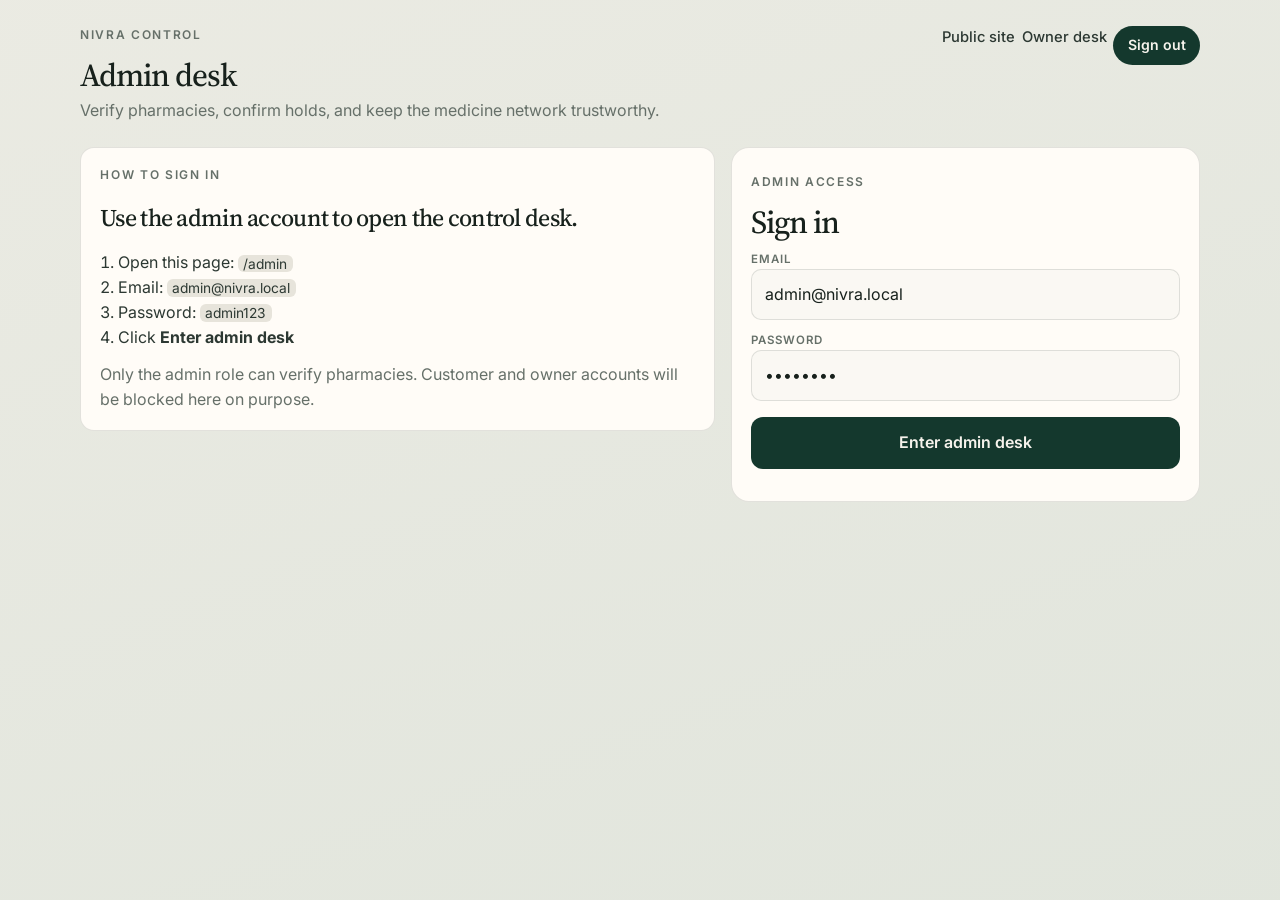
==== commit 1481d12b: "Add a moving hero field and looping backgrounds on the other pages. The hero keeps a slow light anim" ====
--- a/admin.html
+++ b/admin.html
@@ -10,6 +10,9 @@
     <link rel="stylesheet" href="css/styles.css">
 </head>
 <body class="admin-page">
+    <div class="ambient-video ambient-video-desk" aria-hidden="true">
+        <video data-ambient autoplay muted loop playsinline preload="auto" src="media/admin-drift.mp4"></video>
+    </div>
     <div class="admin-wrap">
         <div class="admin-top">
             <div>
@@ -151,6 +154,8 @@
         </div>
     </div>
 
+    <script src="js/motion.js"></script>
+    <script src="js/ambient.js"></script>
     <script src="js/admin.js"></script>
 </body>
 </html>
--- a/css/styles.css
+++ b/css/styles.css
@@ -380,6 +380,8 @@
 }
 
 .hero-search {
+    position: relative;
+    z-index: 3;
     display: grid;
     grid-template-columns: 1.15fr 0.95fr auto;
     gap: 0.55rem;
@@ -1764,7 +1766,7 @@
 }
 
 .nav-motion {
-    display: none;
+    display: inline-flex;
 }
 
 @media (max-width: 1080px) {
@@ -1881,12 +1883,481 @@
     }
 }
 
+.hero {
+    position: relative;
+}
+
+.hero-grid {
+    position: relative;
+    z-index: 1;
+}
+
+.hero-glow {
+    position: absolute;
+    z-index: 0;
+    width: 460px;
+    height: 460px;
+    left: 28%;
+    top: 42%;
+    border-radius: 50%;
+    background: radial-gradient(circle, rgba(20, 56, 45, 0.16), rgba(20, 56, 45, 0) 68%);
+    transform: translate(-50%, -50%);
+    pointer-events: none;
+    opacity: 0.35;
+}
+
+.status-card-main {
+    transition: transform 0.18s linear;
+}
+
+.cursor-dot,
+.cursor-aura,
+.cursor-trail {
+    position: fixed;
+    top: 0;
+    left: 0;
+    z-index: 220;
+    display: none;
+    border-radius: 50%;
+    pointer-events: none;
+    transform: translate(-50%, -50%);
+}
+
+body.cursor-on .cursor-dot,
+body.cursor-on .cursor-aura,
+body.cursor-on .cursor-trail {
+    display: block;
+}
+
+.cursor-dot {
+    width: 7px;
+    height: 7px;
+    background: var(--accent);
+    transition: width 0.2s var(--ease), height 0.2s var(--ease);
+}
+
+.cursor-dot.active {
+    width: 12px;
+    height: 12px;
+}
+
+.cursor-aura {
+    width: 34px;
+    height: 34px;
+    border: 1px solid rgba(20, 56, 45, 0.35);
+    transition: width 0.25s var(--ease), height 0.25s var(--ease);
+}
+
+.cursor-aura.active {
+    width: 52px;
+    height: 52px;
+}
+
+.cursor-trail {
+    width: 5px;
+    height: 5px;
+    background: rgba(20, 56, 45, 0.28);
+}
+
+.cursor-trail:nth-of-type(1) { opacity: 0.7; }
+.cursor-trail:nth-of-type(2) { opacity: 0.5; }
+.cursor-trail:nth-of-type(3) { opacity: 0.35; }
+
+@media (pointer: fine) {
+    body.cursor-on,
+    body.cursor-on a,
+    body.cursor-on button,
+    body.cursor-on .pharmacy-card,
+    body.cursor-on .guide-card {
+        cursor: none;
+    }
+
+    body.cursor-on input,
+    body.cursor-on textarea,
+    body.cursor-on select {
+        cursor: text;
+    }
+}
+
+.status-card,
+.guide-card,
+.pharmacy-card,
+.rx-scanner,
+.rx-output {
+    position: relative;
+    isolation: isolate;
+}
+
+.status-card::before,
+.guide-card::before,
+.pharmacy-card::before,
+.rx-scanner::before,
+.rx-output::before {
+    content: "";
+    position: absolute;
+    inset: 0;
+    z-index: 0;
+    border-radius: inherit;
+    background: radial-gradient(
+        160px circle at var(--spot-x, 50%) var(--spot-y, 0%),
+        rgba(20, 56, 45, 0.1),
+        transparent 70%
+    );
+    opacity: 0;
+    pointer-events: none;
+    transition: opacity 0.25s var(--ease);
+}
+
+.status-card:hover::before,
+.guide-card:hover::before,
+.pharmacy-card:hover::before,
+.rx-scanner:hover::before,
+.rx-output:hover::before {
+    opacity: 1;
+}
+
+.status-card > *,
+.guide-card > *,
+.pharmacy-card > *,
+.rx-scanner > *,
+.rx-output > * {
+    position: relative;
+    z-index: 1;
+}
+
+.ripple {
+    position: absolute;
+    z-index: 2;
+    border-radius: 50%;
+    background: rgba(20, 56, 45, 0.16);
+    transform: translate(-50%, -50%) scale(0);
+    pointer-events: none;
+    animation: ripple 0.65s var(--ease) forwards;
+}
+
+@keyframes ripple {
+    to {
+        transform: translate(-50%, -50%) scale(1);
+        opacity: 0;
+    }
+}
+
+.live-badge i {
+    animation: live-pulse 1.8s ease-in-out infinite;
+}
+
+@keyframes live-pulse {
+    50% { box-shadow: 0 0 0 7px rgba(47, 143, 91, 0); }
+}
+
+.finder-search,
+.search-field {
+    position: relative;
+}
+
+.finder-tools {
+    display: flex;
+    flex-wrap: wrap;
+    gap: 0.7rem 0.85rem;
+    align-items: end;
+    margin: -0.2rem 0 0.9rem;
+}
+
+.finder-tools label {
+    display: grid;
+    gap: 0.28rem;
+    color: var(--muted);
+    font-size: 0.72rem;
+    font-weight: 600;
+    letter-spacing: 0.08em;
+    text-transform: uppercase;
+}
+
+.finder-tools select {
+    min-height: 38px;
+    padding: 0.35rem 0.7rem;
+    border: 1px solid var(--line);
+    border-radius: 10px;
+    background: var(--surface);
+}
+
+.finder-tools .filter {
+    min-height: 38px;
+}
+
+.suggest-list {
+    position: absolute;
+    z-index: 20;
+    top: calc(100% + 6px);
+    left: 0;
+    right: 0;
+    display: grid;
+    max-height: 240px;
+    overflow: auto;
+    padding: 0.3rem;
+    border: 1px solid var(--line);
+    border-radius: 12px;
+    background: var(--surface);
+    box-shadow: var(--shadow);
+}
+
+.medicine-field .suggest-list {
+    min-width: 260px;
+}
+
+@media (max-width: 820px) {
+    .medicine-field .suggest-list {
+        left: -0.7rem;
+        right: -0.7rem;
+        min-width: 0;
+    }
+}
+
+.suggest-list button {
+    display: grid;
+    gap: 0.05rem;
+    width: 100%;
+    padding: 0.45rem 0.6rem;
+    border: 0;
+    border-radius: 8px;
+    background: transparent;
+    text-align: left;
+}
+
+.suggest-list button:hover,
+.suggest-list button:focus-visible {
+    background: var(--paper);
+}
+
+.suggest-list small {
+    color: var(--muted);
+    font-size: 0.78rem;
+}
+
+.insight-row {
+    display: grid;
+    grid-template-columns: repeat(3, minmax(0, 1fr));
+    gap: 0.65rem;
+    margin-bottom: 1rem;
+}
+
+.insight-row article {
+    padding: 0.85rem 1rem;
+    border: 1px solid var(--line);
+    border-radius: var(--radius-md);
+    background: var(--surface);
+}
+
+.insight-row small {
+    color: var(--muted);
+    font-size: 0.72rem;
+    font-weight: 600;
+    letter-spacing: 0.08em;
+    text-transform: uppercase;
+}
+
+.insight-row strong {
+    display: block;
+    margin-top: 0.2rem;
+    font-family: var(--serif);
+    font-size: 1.35rem;
+    font-weight: 500;
+    letter-spacing: -0.03em;
+}
+
+.insight-row span,
+.insight-row p {
+    color: var(--muted);
+    font-size: 0.86rem;
+}
+
+.insight-row p {
+    margin: 0;
+}
+
+.pharmacy-card.is-cheapest {
+    background:
+        linear-gradient(180deg, #f3faf6 0%, var(--surface) 70%);
+}
+
+.desk-body {
+    display: grid;
+    margin-top: 0.4rem;
+}
+
+.desk-item {
+    display: flex;
+    justify-content: space-between;
+    gap: 0.8rem;
+    align-items: center;
+    padding: 0.8rem 0;
+    border-top: 1px solid var(--line);
+}
+
+.desk-item small {
+    display: block;
+    color: var(--muted);
+}
+
+body.reduce-motion .cursor-dot,
+body.reduce-motion .cursor-aura,
+body.reduce-motion .cursor-trail,
+body.reduce-motion .live-badge i {
+    display: none;
+    animation: none;
+}
+
+body.reduce-motion .hero-orb,
+body.reduce-motion .hero-sheen,
+html.reduce-motion .hero-orb,
+html.reduce-motion .hero-sheen {
+    animation: none;
+}
+
+.ambient-video {
+    position: fixed;
+    inset: 0;
+    z-index: 0;
+    overflow: hidden;
+    pointer-events: none;
+    background: #efece4;
+}
+
+.ambient-video video {
+    width: 100%;
+    height: 100%;
+    object-fit: cover;
+}
+
+.ambient-video::after {
+    content: "";
+    position: absolute;
+    inset: 0;
+    background: linear-gradient(180deg, rgba(247, 245, 240, 0.28), rgba(243, 241, 235, 0.4));
+}
+
+.ambient-video-desk::after {
+    background: linear-gradient(160deg, rgba(214, 228, 220, 0.18), rgba(198, 216, 206, 0.34));
+}
+
+.ambient-video-owner::after {
+    background: linear-gradient(160deg, rgba(244, 232, 214, 0.16), rgba(232, 214, 188, 0.32));
+}
+
+main,
+.site-footer,
+.admin-wrap {
+    position: relative;
+    z-index: 1;
+}
+
+.hero-field {
+    position: absolute;
+    z-index: 0;
+    inset: 0;
+    overflow: hidden;
+    pointer-events: none;
+    background: #f3f1eb;
+}
+
+.hero-field canvas {
+    position: absolute;
+    inset: 0;
+    width: 100%;
+    height: 100%;
+}
+
+.hero-orb,
+.hero-sheen {
+    position: absolute;
+    pointer-events: none;
+}
+
+.hero-orb {
+    border-radius: 50%;
+    filter: blur(18px);
+}
+
+.hero-orb-a {
+    width: 46vw;
+    height: 46vw;
+    left: -10%;
+    top: -22%;
+    background: radial-gradient(circle, rgba(47, 122, 90, 0.34), transparent 68%);
+    animation: hero-orb-a 24s ease-in-out infinite;
+}
+
+.hero-orb-b {
+    width: 34vw;
+    height: 34vw;
+    right: -6%;
+    top: 8%;
+    background: radial-gradient(circle, rgba(196, 164, 96, 0.28), transparent 70%);
+    animation: hero-orb-b 18s ease-in-out infinite;
+}
+
+.hero-orb-c {
+    width: 40vw;
+    height: 40vw;
+    left: 28%;
+    bottom: -28%;
+    background: radial-gradient(circle, rgba(20, 56, 45, 0.16), transparent 70%);
+    animation: hero-orb-c 28s ease-in-out infinite;
+}
+
+.hero-sheen {
+    inset: -30% -10%;
+    background: linear-gradient(115deg, transparent 38%, rgba(255, 252, 247, 0.45) 50%, transparent 62%);
+    animation: hero-sheen 16s ease-in-out infinite;
+}
+
+@keyframes hero-orb-a {
+    0%, 100% { transform: translate3d(0, 0, 0) scale(1); }
+    50% { transform: translate3d(10%, 14%, 0) scale(1.12); }
+}
+
+@keyframes hero-orb-b {
+    0%, 100% { transform: translate3d(0, 0, 0) scale(1); }
+    50% { transform: translate3d(-12%, 10%, 0) scale(1.08); }
+}
+
+@keyframes hero-orb-c {
+    0%, 100% { transform: translate3d(0, 0, 0) scale(1); }
+    50% { transform: translate3d(8%, -12%, 0) scale(1.16); }
+}
+
+@keyframes hero-sheen {
+    0%, 100% { transform: translateX(-12%); }
+    50% { transform: translateX(12%); }
+}
+
+@media (max-width: 820px) {
+    .insight-row {
+        grid-template-columns: 1fr;
+    }
+
+    .hero-glow {
+        width: 280px;
+        height: 280px;
+    }
+}
+
 @media (prefers-reduced-motion: reduce) {
     html {
         scroll-behavior: auto;
     }
 
-    .voice-wave i {
+    .voice-wave i,
+    .live-badge i,
+    .hero-orb,
+    .hero-sheen {
         animation: none;
     }
-}
+
+    .cursor-dot,
+    .cursor-aura,
+    .cursor-trail,
+    .hero-glow {
+        display: none;
+    }
+}
